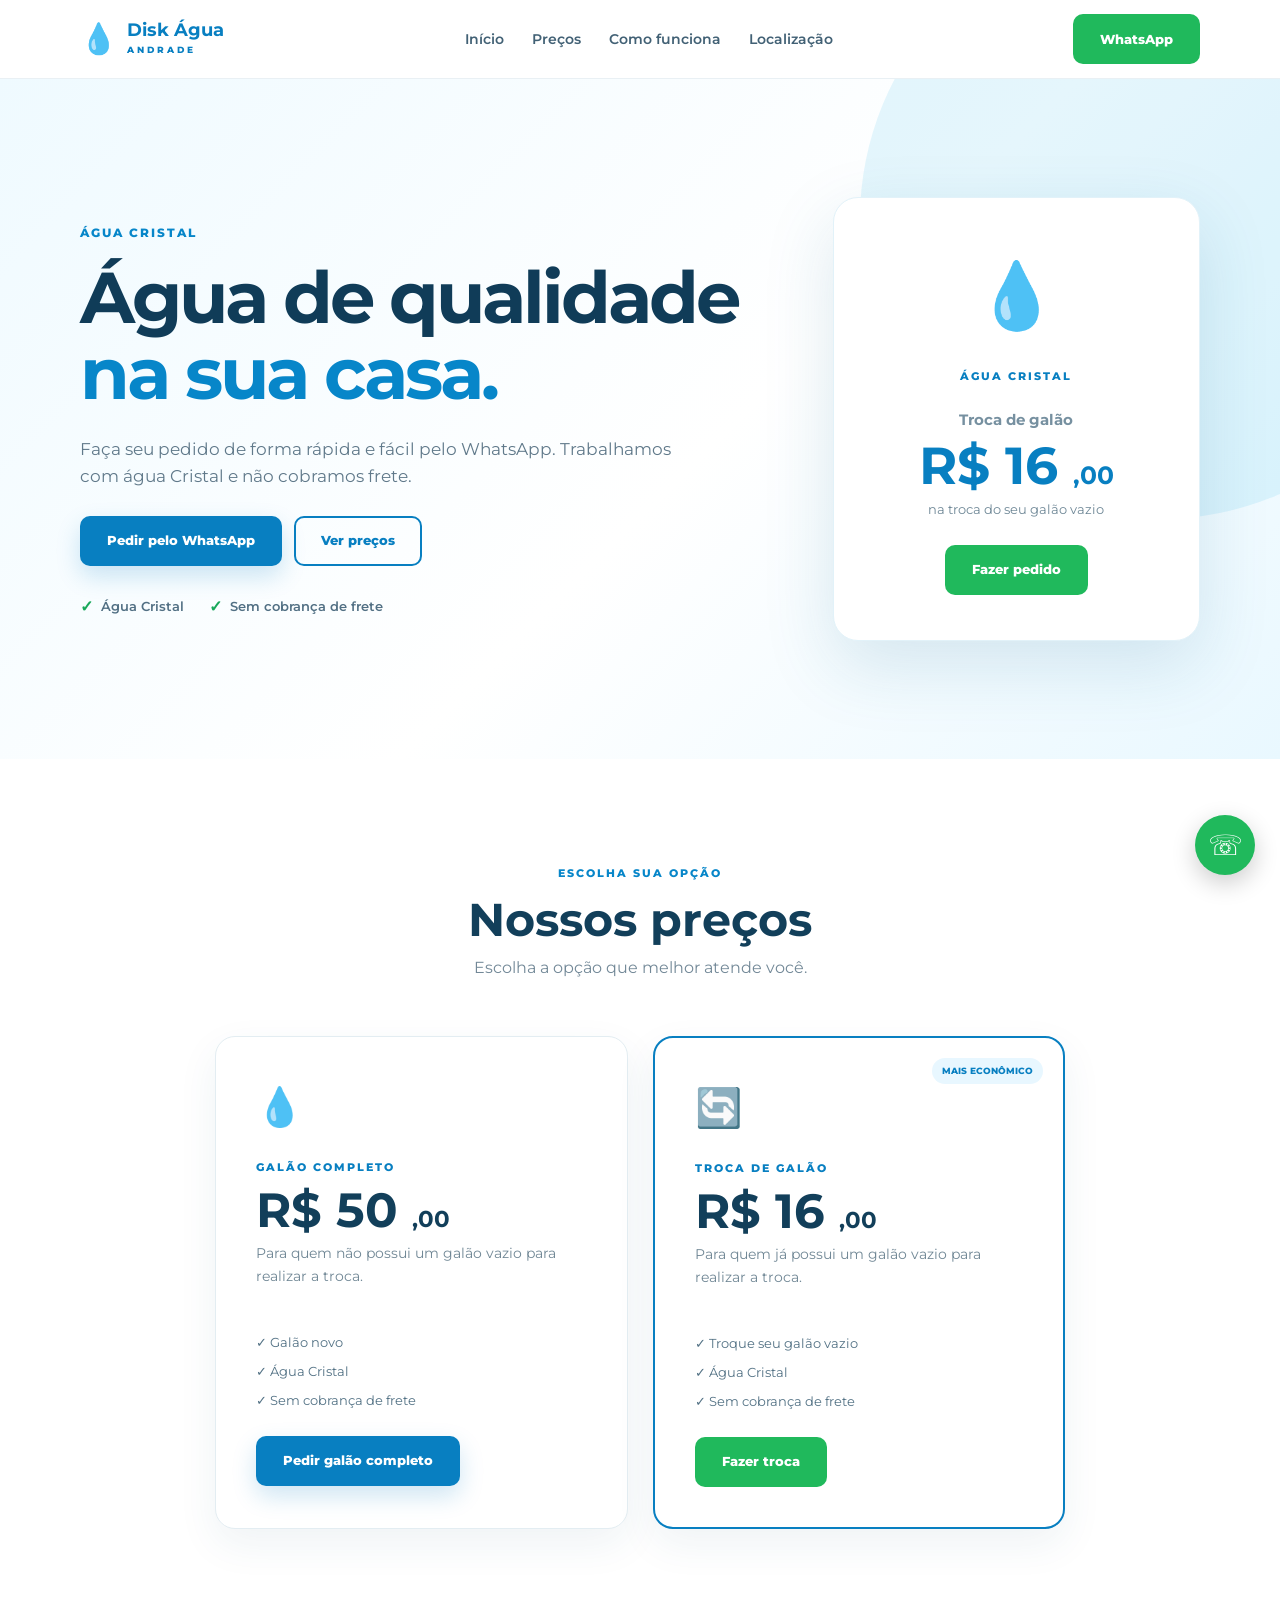
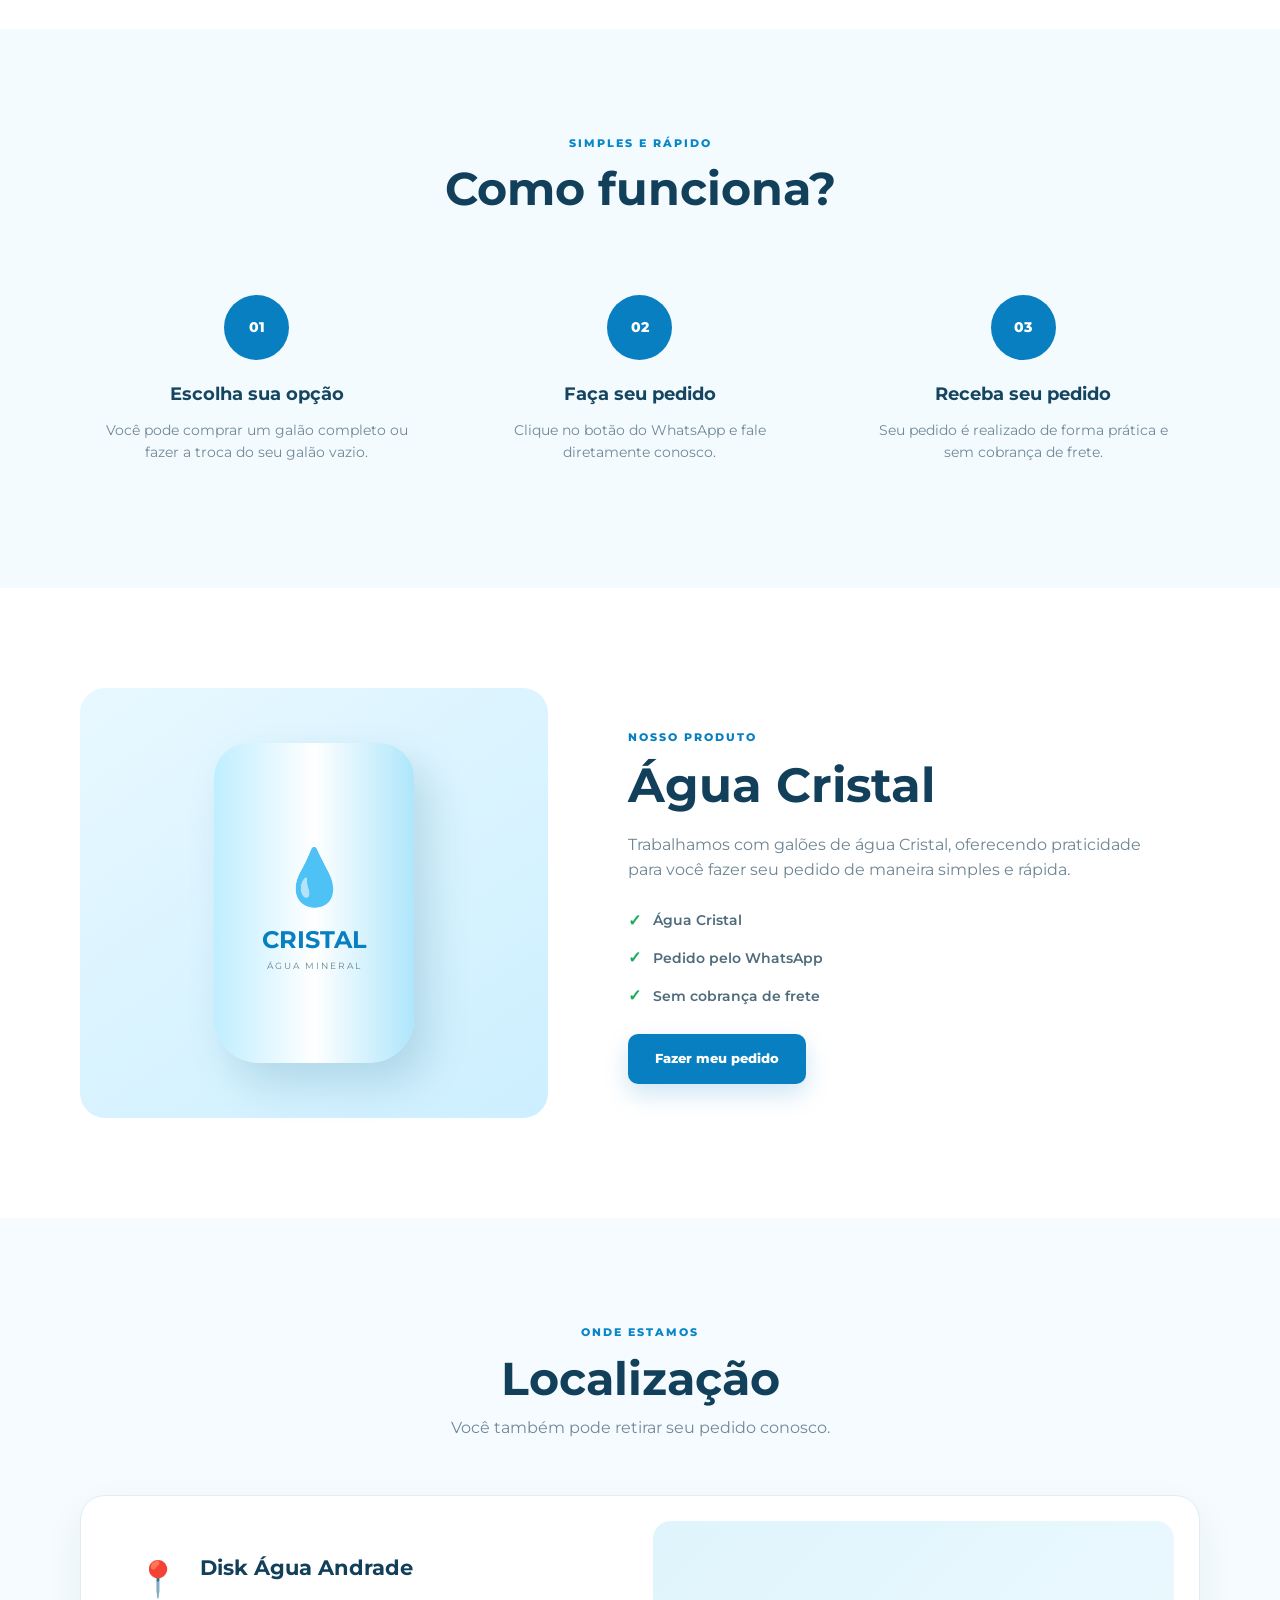
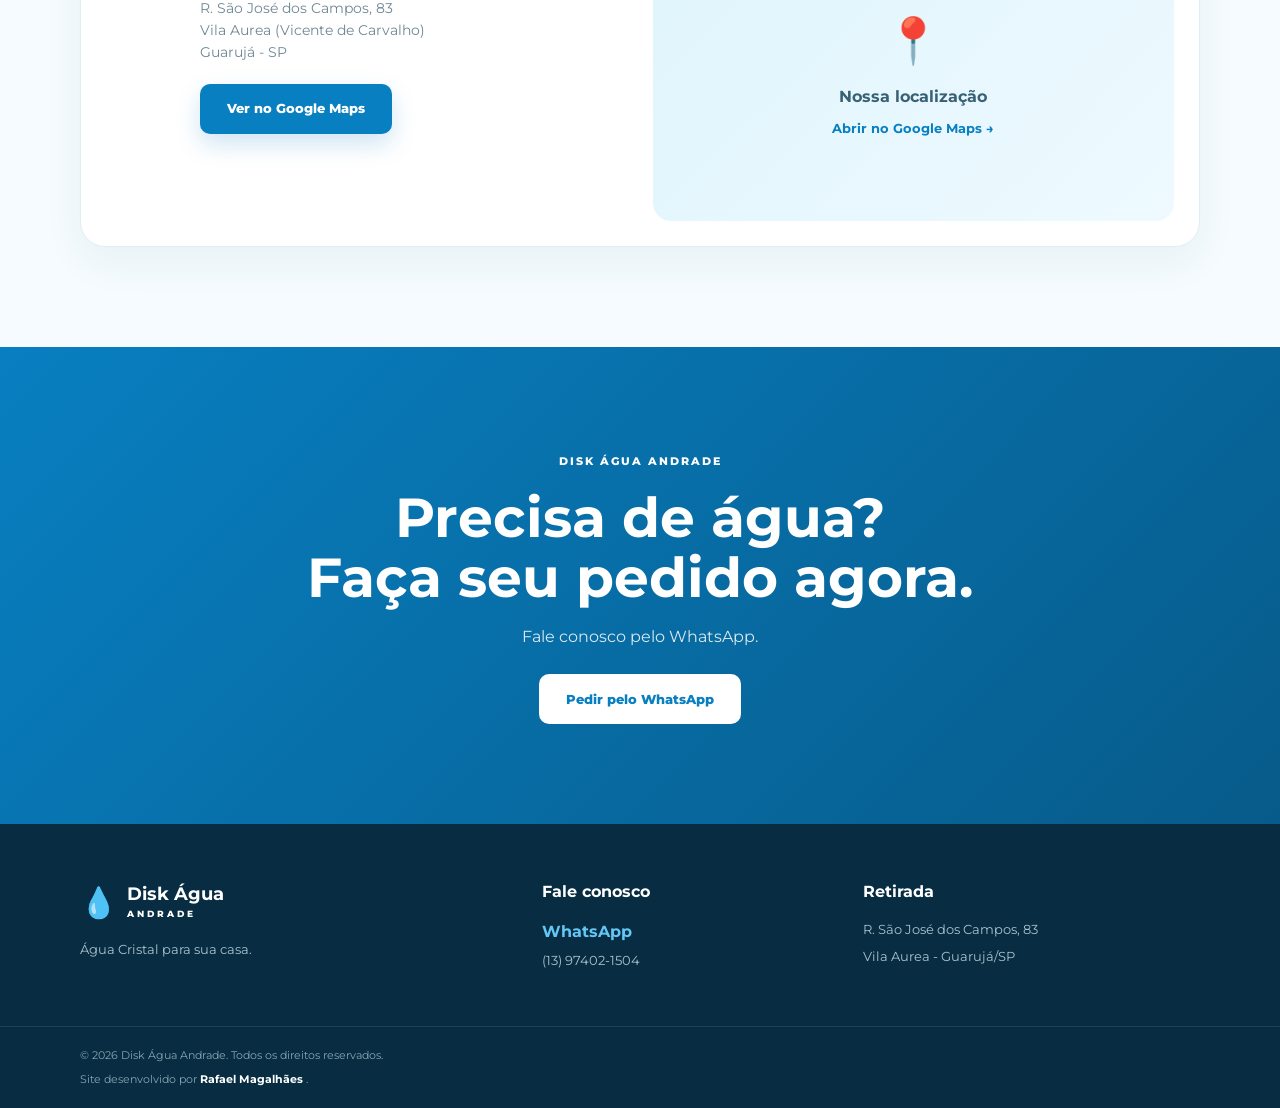
==== index.html @ 964249cc "Add files via upload" ====
<!DOCTYPE html>
<html lang="pt-BR">

<head>

    <meta charset="UTF-8">

    <meta name="viewport" content="width=device-width, initial-scale=1.0">

    <title>Disk Água Andrade | Água Cristal</title>

    <meta
        name="description"
        content="Disk Água Andrade. Água Cristal com entrega sem cobrança de frete. Galão completo por R$ 50,00 ou troca por apenas R$ 16,00."
    >

    <link rel="stylesheet" href="style.css">

    <link rel="preconnect" href="https://fonts.googleapis.com">

    <link rel="preconnect" href="https://fonts.gstatic.com" crossorigin>

    <link
        href="https://fonts.googleapis.com/css2?family=Montserrat:wght@400;500;600;700;800&display=swap"
        rel="stylesheet"
    >

</head>


<body>


    <!-- =========================================
         HEADER
    ========================================== -->

    <header class="header">

        <div class="container header-content">


            <a href="#inicio" class="logo">

                <span class="logo-water">
                    💧
                </span>

                <span>

                    <strong>
                        Disk Água
                    </strong>

                    <small>
                        ANDRADE
                    </small>

                </span>

            </a>


            <nav class="nav">

                <a href="#inicio">
                    Início
                </a>

                <a href="#precos">
                    Preços
                </a>

                <a href="#como-funciona">
                    Como funciona
                </a>

                <a href="#localizacao">
                    Localização
                </a>

            </nav>


            <a
                href="#"
                class="btn btn-whatsapp header-whatsapp"
                data-whatsapp="geral"
            >
                WhatsApp
            </a>


            <button
                class="menu-button"
                id="menuButton"
                aria-label="Abrir menu"
            >
                ☰
            </button>


        </div>

    </header>



    <main>


        <!-- =========================================
             HERO
        ========================================== -->

        <section class="hero" id="inicio">

            <div class="hero-background"></div>


            <div class="container hero-content">


                <div class="hero-text">


                    <span class="tag">
                        ÁGUA CRISTAL
                    </span>


                    <h1>

                        Água de qualidade

                        <span>
                            na sua casa.
                        </span>

                    </h1>


                    <p>

                        Faça seu pedido de forma rápida e fácil pelo WhatsApp.
                        Trabalhamos com água Cristal e não cobramos frete.

                    </p>


                    <div class="hero-buttons">


                        <a
                            href="#"
                            class="btn btn-primary"
                            data-whatsapp="geral"
                        >
                            Pedir pelo WhatsApp
                        </a>


                        <a
                            href="#precos"
                            class="btn btn-outline"
                        >
                            Ver preços
                        </a>


                    </div>


                    <div class="hero-info">


                        <div class="info-item">

                            <span>
                                ✓
                            </span>

                            <p>
                                Água Cristal
                            </p>

                        </div>


                        <div class="info-item">

                            <span>
                                ✓
                            </span>

                            <p>
                                Sem cobrança de frete
                            </p>

                        </div>


                    </div>


                </div>



                <!-- CARD DE DESTAQUE -->

                <div class="hero-card">


                    <div class="water-drop">
                        💧
                    </div>


                    <span>
                        ÁGUA CRISTAL
                    </span>


                    <h2>
                        Troca de galão
                    </h2>


                    <strong>

                        R$ 16

                        <small>
                            ,00
                        </small>

                    </strong>


                    <p>
                        na troca do seu galão vazio
                    </p>


                    <a
                        href="#"
                        class="btn btn-whatsapp"
                        data-whatsapp="troca"
                    >
                        Fazer pedido
                    </a>


                </div>


            </div>

        </section>



        <!-- =========================================
             PREÇOS
        ========================================== -->

        <section
            class="prices section"
            id="precos"
        >


            <div class="container">


                <div class="section-title">


                    <span>
                        ESCOLHA SUA OPÇÃO
                    </span>


                    <h2>
                        Nossos preços
                    </h2>


                    <p>
                        Escolha a opção que melhor atende você.
                    </p>


                </div>



                <div class="price-grid">


                    <!-- GALÃO COMPLETO -->

                    <article class="price-card">


                        <div class="card-icon">
                            💧
                        </div>


                        <span class="card-label">
                            GALÃO COMPLETO
                        </span>


                        <h3>

                            R$ 50

                            <span>
                                ,00
                            </span>

                        </h3>


                        <p>

                            Para quem não possui um galão vazio
                            para realizar a troca.

                        </p>


                        <ul>

                            <li>
                                ✓ Galão novo
                            </li>

                            <li>
                                ✓ Água Cristal
                            </li>

                            <li>
                                ✓ Sem cobrança de frete
                            </li>

                        </ul>


                        <a
                            href="#"
                            class="btn btn-primary"
                            data-whatsapp="completo"
                        >
                            Pedir galão completo
                        </a>


                    </article>



                    <!-- TROCA DE GALÃO -->

                    <article class="price-card featured">


                        <div class="featured-badge">
                            MAIS ECONÔMICO
                        </div>


                        <div class="card-icon">
                            🔄
                        </div>


                        <span class="card-label">
                            TROCA DE GALÃO
                        </span>


                        <h3>

                            R$ 16

                            <span>
                                ,00
                            </span>

                        </h3>


                        <p>

                            Para quem já possui um galão vazio
                            para realizar a troca.

                        </p>


                        <ul>

                            <li>
                                ✓ Troque seu galão vazio
                            </li>

                            <li>
                                ✓ Água Cristal
                            </li>

                            <li>
                                ✓ Sem cobrança de frete
                            </li>

                        </ul>


                        <a
                            href="#"
                            class="btn btn-whatsapp"
                            data-whatsapp="troca"
                        >
                            Fazer troca
                        </a>


                    </article>


                </div>


            </div>


        </section>



        <!-- =========================================
             COMO FUNCIONA
        ========================================== -->

        <section
            class="how section"
            id="como-funciona"
        >


            <div class="container">


                <div class="section-title">


                    <span>
                        SIMPLES E RÁPIDO
                    </span>


                    <h2>
                        Como funciona?
                    </h2>


                </div>



                <div class="steps">


                    <div class="step">


                        <div class="step-number">
                            01
                        </div>


                        <h3>
                            Escolha sua opção
                        </h3>


                        <p>

                            Você pode comprar um galão completo
                            ou fazer a troca do seu galão vazio.

                        </p>


                    </div>



                    <div class="step">


                        <div class="step-number">
                            02
                        </div>


                        <h3>
                            Faça seu pedido
                        </h3>


                        <p>

                            Clique no botão do WhatsApp e
                            fale diretamente conosco.

                        </p>


                    </div>



                    <div class="step">


                        <div class="step-number">
                            03
                        </div>


                        <h3>
                            Receba seu pedido
                        </h3>


                        <p>

                            Seu pedido é realizado de forma
                            prática e sem cobrança de frete.

                        </p>


                    </div>


                </div>


            </div>


        </section>



        <!-- =========================================
             PRODUTO
        ========================================== -->

        <section class="product section">


            <div class="container product-content">


                <div class="product-image">


                    <div class="bottle-placeholder">


                        <span>
                            💧
                        </span>


                        <strong>
                            CRISTAL
                        </strong>


                        <small>
                            ÁGUA MINERAL
                        </small>


                    </div>


                </div>



                <div class="product-text">


                    <span>
                        NOSSO PRODUTO
                    </span>


                    <h2>
                        Água Cristal
                    </h2>


                    <p>

                        Trabalhamos com galões de água Cristal,
                        oferecendo praticidade para você fazer
                        seu pedido de maneira simples e rápida.

                    </p>


                    <div class="product-benefits">


                        <div>

                            <strong>
                                ✓
                            </strong>

                            <span>
                                Água Cristal
                            </span>

                        </div>


                        <div>

                            <strong>
                                ✓
                            </strong>

                            <span>
                                Pedido pelo WhatsApp
                            </span>

                        </div>


                        <div>

                            <strong>
                                ✓
                            </strong>

                            <span>
                                Sem cobrança de frete
                            </span>

                        </div>


                    </div>


                    <a
                        href="#"
                        class="btn btn-primary"
                        data-whatsapp="geral"
                    >
                        Fazer meu pedido
                    </a>


                </div>


            </div>


        </section>



        <!-- =========================================
             LOCALIZAÇÃO
        ========================================== -->

        <section
            class="location section"
            id="localizacao"
        >


            <div class="container">


                <div class="section-title">


                    <span>
                        ONDE ESTAMOS
                    </span>


                    <h2>
                        Localização
                    </h2>


                    <p>
                        Você também pode retirar seu pedido conosco.
                    </p>


                </div>



                <div class="location-card">


                    <div class="location-info">


                        <div class="location-icon">
                            📍
                        </div>


                        <div>


                            <h3>
                                Disk Água Andrade
                            </h3>


                            <p>

                                R. São José dos Campos, 83<br>

                                Vila Aurea
                                (Vicente de Carvalho)<br>

                                Guarujá - SP

                            </p>


                            <a
                                href="https://maps.app.goo.gl/5wChJmHDWE4okMnu8"
                                target="_blank"
                                rel="noopener noreferrer"
                                class="btn btn-primary"
                            >
                                Ver no Google Maps
                            </a>


                        </div>


                    </div>



                    <div class="map-placeholder">


                        <span>
                            📍
                        </span>


                        <p>
                            Nossa localização
                        </p>


                        <a
                            href="https://maps.app.goo.gl/5wChJmHDWE4okMnu8"
                            target="_blank"
                            rel="noopener noreferrer"
                        >
                            Abrir no Google Maps →
                        </a>


                    </div>


                </div>


            </div>


        </section>



        <!-- =========================================
             CTA FINAL
        ========================================== -->

        <section class="final-cta">


            <div class="container">


                <span>
                    DISK ÁGUA ANDRADE
                </span>


                <h2>

                    Precisa de água?

                    <br>

                    Faça seu pedido agora.

                </h2>


                <p>
                    Fale conosco pelo WhatsApp.
                </p>


                <a
                    href="#"
                    class="btn btn-light"
                    data-whatsapp="geral"
                >
                    Pedir pelo WhatsApp
                </a>


            </div>


        </section>


    </main>



    <!-- =========================================
         FOOTER
    ========================================== -->

    <footer class="footer">


        <div class="container footer-content">


            <div class="footer-brand">


                <div class="logo">


                    <span class="logo-water">
                        💧
                    </span>


                    <span>

                        <strong>
                            Disk Água
                        </strong>

                        <small>
                            ANDRADE
                        </small>

                    </span>


                </div>


                <p>
                    Água Cristal para sua casa.
                </p>


            </div>



            <div class="footer-contact">


                <strong>
                    Fale conosco
                </strong>


                <a
                    href="#"
                    data-whatsapp="geral"
                >
                    WhatsApp
                </a>


                <span>
                    (13) 97402-1504
                </span>


            </div>



            <div class="footer-location">


                <strong>
                    Retirada
                </strong>


                <span>
                    R. São José dos Campos, 83
                </span>


                <span>
                    Vila Aurea - Guarujá/SP
                </span>


            </div>


        </div>



        <!-- RODAPÉ INFERIOR -->

        <div class="footer-bottom">


            <div class="container">


                <p>
                    © 2026 Disk Água Andrade. Todos os direitos reservados.
                </p>


                <p class="site-author">

                    Site desenvolvido por

                    <strong>
                        Rafael Magalhães
                    </strong>.

                </p>


            </div>


        </div>


    </footer>



    <!-- =========================================
         BOTÃO FLUTUANTE WHATSAPP
    ========================================== -->

    <a
        href="#"
        class="whatsapp-float"
        data-whatsapp="geral"
        aria-label="Falar pelo WhatsApp"
    >

        <span>
            ☏
        </span>

    </a>



    <script src="script.js"></script>


</body>

</html>
---- style.css ----
/* =========================================
   RESET
========================================= */

* {
    margin: 0;
    padding: 0;
    box-sizing: border-box;
}

html {
    scroll-behavior: smooth;
}

body {
    font-family: "Montserrat", sans-serif;
    color: #123047;
    background: #ffffff;
    line-height: 1.6;
}

a {
    text-decoration: none;
    color: inherit;
}

button {
    font-family: inherit;
}

.container {
    width: min(1120px, 90%);
    margin: 0 auto;
}

.section {
    padding: 100px 0;
}


/* =========================================
   HEADER
========================================= */

.header {
    position: sticky;
    top: 0;
    z-index: 1000;
    background: rgba(255, 255, 255, 0.96);
    backdrop-filter: blur(10px);
    border-bottom: 1px solid #e9f0f4;
}

.header-content {
    min-height: 78px;
    display: flex;
    align-items: center;
    justify-content: space-between;
    gap: 30px;
}

.logo {
    display: flex;
    align-items: center;
    gap: 10px;
    color: #087fc1;
}

.logo-water {
    font-size: 30px;
}

.logo strong {
    display: block;
    font-size: 18px;
    line-height: 1;
}

.logo small {
    display: block;
    font-size: 9px;
    font-weight: 800;
    letter-spacing: 3px;
    margin-top: 4px;
}

.nav {
    display: flex;
    align-items: center;
    gap: 28px;
}

.nav a {
    font-size: 14px;
    font-weight: 600;
    color: #426175;
    transition: 0.3s;
}

.nav a:hover {
    color: #0786c9;
}

.menu-button {
    display: none;
    border: none;
    background: transparent;
    font-size: 26px;
    cursor: pointer;
}


/* =========================================
   BOTÕES
========================================= */

.btn {
    display: inline-flex;
    align-items: center;
    justify-content: center;
    min-height: 50px;
    padding: 0 25px;
    border-radius: 10px;
    font-size: 13px;
    font-weight: 800;
    transition: 0.3s;
    cursor: pointer;
    border: 2px solid transparent;
}

.btn:hover {
    transform: translateY(-2px);
}

.btn-primary {
    background: #087fc1;
    color: #ffffff;
    box-shadow: 0 10px 25px rgba(8, 127, 193, 0.2);
}

.btn-primary:hover {
    background: #066da6;
}

.btn-whatsapp {
    background: #20b95c;
    color: #ffffff;
}

.btn-whatsapp:hover {
    background: #159d4b;
}

.btn-outline {
    border-color: #087fc1;
    color: #087fc1;
}

.btn-outline:hover {
    background: #087fc1;
    color: #ffffff;
}

.btn-light {
    background: #ffffff;
    color: #087fc1;
}

.btn-light:hover {
    background: #eef9ff;
}


/* =========================================
   HERO
========================================= */

.hero {
    position: relative;
    min-height: 680px;
    display: flex;
    align-items: center;
    overflow: hidden;
    background: linear-gradient(
        135deg,
        #effaff 0%,
        #ffffff 55%,
        #e9f8ff 100%
    );
}

.hero-background {
    position: absolute;
    width: 600px;
    height: 600px;
    border-radius: 50%;
    right: -180px;
    top: -160px;
    background: rgba(79, 193, 235, 0.15);
}

.hero-content {
    position: relative;
    z-index: 2;
    display: grid;
    grid-template-columns: 1.3fr 0.7fr;
    gap: 70px;
    align-items: center;
}

.tag {
    display: inline-block;
    color: #0786c9;
    font-size: 12px;
    font-weight: 800;
    letter-spacing: 2px;
    margin-bottom: 18px;
}

.hero h1 {
    max-width: 720px;
    font-size: clamp(42px, 6vw, 72px);
    line-height: 1.05;
    letter-spacing: -3px;
    color: #103c58;
}

.hero h1 span {
    color: #0786c9;
}

.hero-text > p {
    max-width: 600px;
    margin: 25px 0;
    color: #60798a;
    font-size: 17px;
}

.hero-buttons {
    display: flex;
    gap: 12px;
    flex-wrap: wrap;
}

.hero-info {
    display: flex;
    gap: 25px;
    margin-top: 28px;
}

.info-item {
    display: flex;
    align-items: center;
    gap: 8px;
}

.info-item span {
    color: #18a85a;
    font-weight: 800;
}

.info-item p {
    font-size: 13px;
    font-weight: 600;
    color: #527084;
}


/* =========================================
   CARD HERO
========================================= */

.hero-card {
    padding: 45px 35px;
    border-radius: 25px;
    background: #ffffff;
    text-align: center;
    box-shadow: 0 25px 70px rgba(27, 108, 145, 0.15);
    border: 1px solid #e2f2f9;
}

.water-drop {
    font-size: 65px;
    margin-bottom: 15px;
}

.hero-card > span {
    font-size: 11px;
    font-weight: 800;
    letter-spacing: 2px;
    color: #087fc1;
}

.hero-card h2 {
    font-size: 15px;
    margin-top: 20px;
    color: #7690a0;
}

.hero-card > strong {
    display: block;
    color: #087fc1;
    font-size: 52px;
    line-height: 1.1;
    margin: 5px 0;
}

.hero-card > strong small {
    font-size: 25px;
}

.hero-card p {
    color: #6e8796;
    font-size: 13px;
    margin-bottom: 25px;
}


/* =========================================
   TÍTULOS
========================================= */

.section-title {
    text-align: center;
    margin-bottom: 55px;
}

.section-title > span {
    font-size: 11px;
    font-weight: 800;
    letter-spacing: 2px;
    color: #0786c9;
}

.section-title h2 {
    font-size: clamp(32px, 4vw, 46px);
    line-height: 1.1;
    color: #123f5a;
    margin: 10px 0;
}

.section-title p {
    color: #728897;
}


/* =========================================
   PREÇOS
========================================= */

.prices {
    background: #ffffff;
}

.price-grid {
    display: grid;
    grid-template-columns: repeat(2, 1fr);
    max-width: 850px;
    margin: auto;
    gap: 25px;
}

.price-card {
    position: relative;
    padding: 40px;
    border-radius: 20px;
    background: #ffffff;
    border: 1px solid #e3edf2;
    box-shadow: 0 15px 40px rgba(23, 82, 108, 0.07);
}

.price-card.featured {
    border: 2px solid #087fc1;
}

.featured-badge {
    position: absolute;
    right: 20px;
    top: 20px;
    background: #e8f7ff;
    color: #087fc1;
    padding: 6px 10px;
    border-radius: 20px;
    font-size: 9px;
    font-weight: 800;
}

.card-icon {
    font-size: 38px;
    margin-bottom: 15px;
}

.card-label {
    font-size: 11px;
    letter-spacing: 2px;
    font-weight: 800;
    color: #087fc1;
}

.price-card h3 {
    margin: 8px 0;
    font-size: 48px;
    line-height: 1;
    color: #123f5a;
}

.price-card h3 span {
    font-size: 23px;
}

.price-card > p {
    color: #708795;
    font-size: 14px;
    min-height: 70px;
}

.price-card ul {
    list-style: none;
    margin: 20px 0 25px;
}

.price-card li {
    color: #527184;
    font-size: 13px;
    margin-bottom: 8px;
}


/* =========================================
   COMO FUNCIONA
========================================= */

.how {
    background: #f3fbff;
}

.steps {
    display: grid;
    grid-template-columns: repeat(3, 1fr);
    gap: 30px;
}

.step {
    text-align: center;
    padding: 25px;
}

.step-number {
    width: 65px;
    height: 65px;
    display: flex;
    align-items: center;
    justify-content: center;
    margin: 0 auto 20px;
    border-radius: 50%;
    background: #087fc1;
    color: #ffffff;
    font-size: 14px;
    font-weight: 800;
}

.step h3 {
    color: #16455f;
    margin-bottom: 10px;
    font-size: 18px;
}

.step p {
    color: #718896;
    font-size: 14px;
}


/* =========================================
   PRODUTO
========================================= */

.product {
    background: #ffffff;
}

.product-content {
    display: grid;
    grid-template-columns: 0.9fr 1.1fr;
    gap: 80px;
    align-items: center;
}

.product-image {
    min-height: 430px;
    border-radius: 25px;
    background: linear-gradient(
        145deg,
        #e8f8ff,
        #ccefff
    );
    display: flex;
    align-items: center;
    justify-content: center;
}

.bottle-placeholder {
    width: 200px;
    height: 320px;
    border-radius: 35px 35px 45px 45px;
    background: linear-gradient(
        90deg,
        #bfeeff,
        #ffffff,
        #aee6fb
    );
    display: flex;
    flex-direction: column;
    justify-content: center;
    align-items: center;
    box-shadow: 15px 20px 40px rgba(18, 98, 130, 0.18);
    text-align: center;
}

.bottle-placeholder span {
    font-size: 55px;
}

.bottle-placeholder strong {
    font-size: 24px;
    color: #087fc1;
}

.bottle-placeholder small {
    font-size: 9px;
    letter-spacing: 2px;
    color: #638393;
}

.product-text > span {
    color: #087fc1;
    font-size: 11px;
    font-weight: 800;
    letter-spacing: 2px;
}

.product-text h2 {
    font-size: 48px;
    color: #123f5a;
    line-height: 1.1;
    margin: 10px 0 20px;
}

.product-text > p {
    color: #6e8593;
    font-size: 16px;
    max-width: 550px;
}

.product-benefits {
    margin: 25px 0;
}

.product-benefits div {
    display: flex;
    align-items: center;
    gap: 12px;
    margin-bottom: 12px;
}

.product-benefits strong {
    color: #1aac5c;
}

.product-benefits span {
    color: #4f6b7b;
    font-size: 14px;
    font-weight: 600;
}


/* =========================================
   LOCALIZAÇÃO
========================================= */

.location {
    background: #f5fbfe;
}

.location-card {
    display: grid;
    grid-template-columns: 1fr 1fr;
    gap: 25px;
    padding: 25px;
    background: #ffffff;
    border: 1px solid #e1edf2;
    border-radius: 25px;
    box-shadow: 0 15px 40px rgba(23, 82, 108, 0.06);
}

.location-info {
    display: flex;
    gap: 20px;
    padding: 30px;
    align-items: flex-start;
}

.location-icon {
    font-size: 35px;
}

.location-info h3 {
    color: #123f5a;
    font-size: 21px;
    margin-bottom: 12px;
}

.location-info p {
    color: #708794;
    font-size: 14px;
    margin-bottom: 20px;
}

.map-placeholder {
    min-height: 300px;
    border-radius: 18px;
    background: linear-gradient(
        135deg,
        #dff4fc,
        #eefaff
    );
    display: flex;
    flex-direction: column;
    align-items: center;
    justify-content: center;
    text-align: center;
}

.map-placeholder span {
    font-size: 45px;
}

.map-placeholder p {
    color: #386174;
    font-weight: 700;
    margin: 8px 0;
}

.map-placeholder a {
    color: #087fc1;
    font-size: 13px;
    font-weight: 700;
}


/* =========================================
   CTA FINAL
========================================= */

.final-cta {
    padding: 100px 0;
    text-align: center;
    background: linear-gradient(
        135deg,
        #087fc1,
        #075b8a
    );
    color: #ffffff;
}

.final-cta span {
    font-size: 11px;
    font-weight: 800;
    letter-spacing: 2px;
}

.final-cta h2 {
    font-size: clamp(35px, 5vw, 55px);
    line-height: 1.1;
    margin: 15px 0;
}

.final-cta p {
    margin-bottom: 25px;
    opacity: 0.85;
}


/* =========================================
   FOOTER
========================================= */

.footer {
    background: #082d42;
    color: #ffffff;
}

.footer-content {
    padding: 55px 0;
    display: grid;
    grid-template-columns: 1.5fr 1fr 1.2fr;
    gap: 40px;
}

.footer .logo {
    color: #ffffff;
}

.footer-brand p {
    margin-top: 12px;
    color: #a9c2cf;
    font-size: 13px;
}

.footer-contact,
.footer-location {
    display: flex;
    flex-direction: column;
    gap: 6px;
}

.footer-contact strong,
.footer-location strong {
    margin-bottom: 8px;
}

.footer-contact a {
    color: #63c7f5;
    font-weight: 700;
}

.footer-contact span,
.footer-location span {
    color: #a9c2cf;
    font-size: 13px;
}


/* =========================================
   RODAPÉ INFERIOR
========================================= */

.footer-bottom {
    border-top: 1px solid rgba(255, 255, 255, 0.1);
    padding: 20px 0;
}

.footer-bottom p {
    color: #86a5b5;
    font-size: 11px;
}

.site-author {
    margin-top: 6px;
    font-size: 11px;
    color: #86a5b5;
}

.site-author strong {
    color: #ffffff;
}


/* =========================================
   WHATSAPP FLUTUANTE
========================================= */

.whatsapp-float {
    position: fixed;
    right: 25px;
    bottom: 25px;
    z-index: 999;
    width: 60px;
    height: 60px;
    border-radius: 50%;
    display: flex;
    align-items: center;
    justify-content: center;
    background: #20b95c;
    color: #ffffff;
    box-shadow: 0 8px 25px rgba(0, 0, 0, 0.2);
    transition: 0.3s;
}

.whatsapp-float span {
    font-size: 28px;
}

.whatsapp-float:hover {
    transform: scale(1.08);
}


/* =========================================
   RESPONSIVO
========================================= */

@media (max-width: 900px) {

    .nav {
        display: none;
        position: absolute;
        top: 78px;
        left: 0;
        width: 100%;
        padding: 20px;
        flex-direction: column;
        background: #ffffff;
        border-bottom: 1px solid #e5edf1;
    }

    .nav.active {
        display: flex;
    }

    .menu-button {
        display: block;
    }

    .header-whatsapp {
        display: none;
    }

    .hero-content,
    .product-content {
        grid-template-columns: 1fr;
    }

    .hero {
        padding: 80px 0;
    }

    .hero-card {
        max-width: 450px;
        width: 100%;
        margin: auto;
    }

    .steps {
        grid-template-columns: 1fr;
    }

    .location-card {
        grid-template-columns: 1fr;
    }

    .footer-content {
        grid-template-columns: 1fr 1fr;
    }

}


@media (max-width: 650px) {

    .section {
        padding: 70px 0;
    }

    .hero {
        min-height: auto;
        padding: 70px 0;
    }

    .hero h1 {
        font-size: 43px;
        letter-spacing: -2px;
    }

    .hero-text > p {
        font-size: 15px;
    }

    .hero-buttons {
        flex-direction: column;
    }

    .hero-buttons .btn {
        width: 100%;
    }

    .hero-info {
        flex-direction: column;
        gap: 10px;
    }

    .price-grid {
        grid-template-columns: 1fr;
    }

    .price-card {
        padding: 30px 25px;
    }

    .product-image {
        min-height: 350px;
    }

    .product-text h2 {
        font-size: 40px;
    }

    .location-card {
        padding: 10px;
    }

    .location-info {
        padding: 20px;
        flex-direction: column;
    }

    .footer-content {
        grid-template-columns: 1fr;
        padding: 45px 0;
    }

    .whatsapp-float {
        right: 18px;
        bottom: 18px;
    }

}
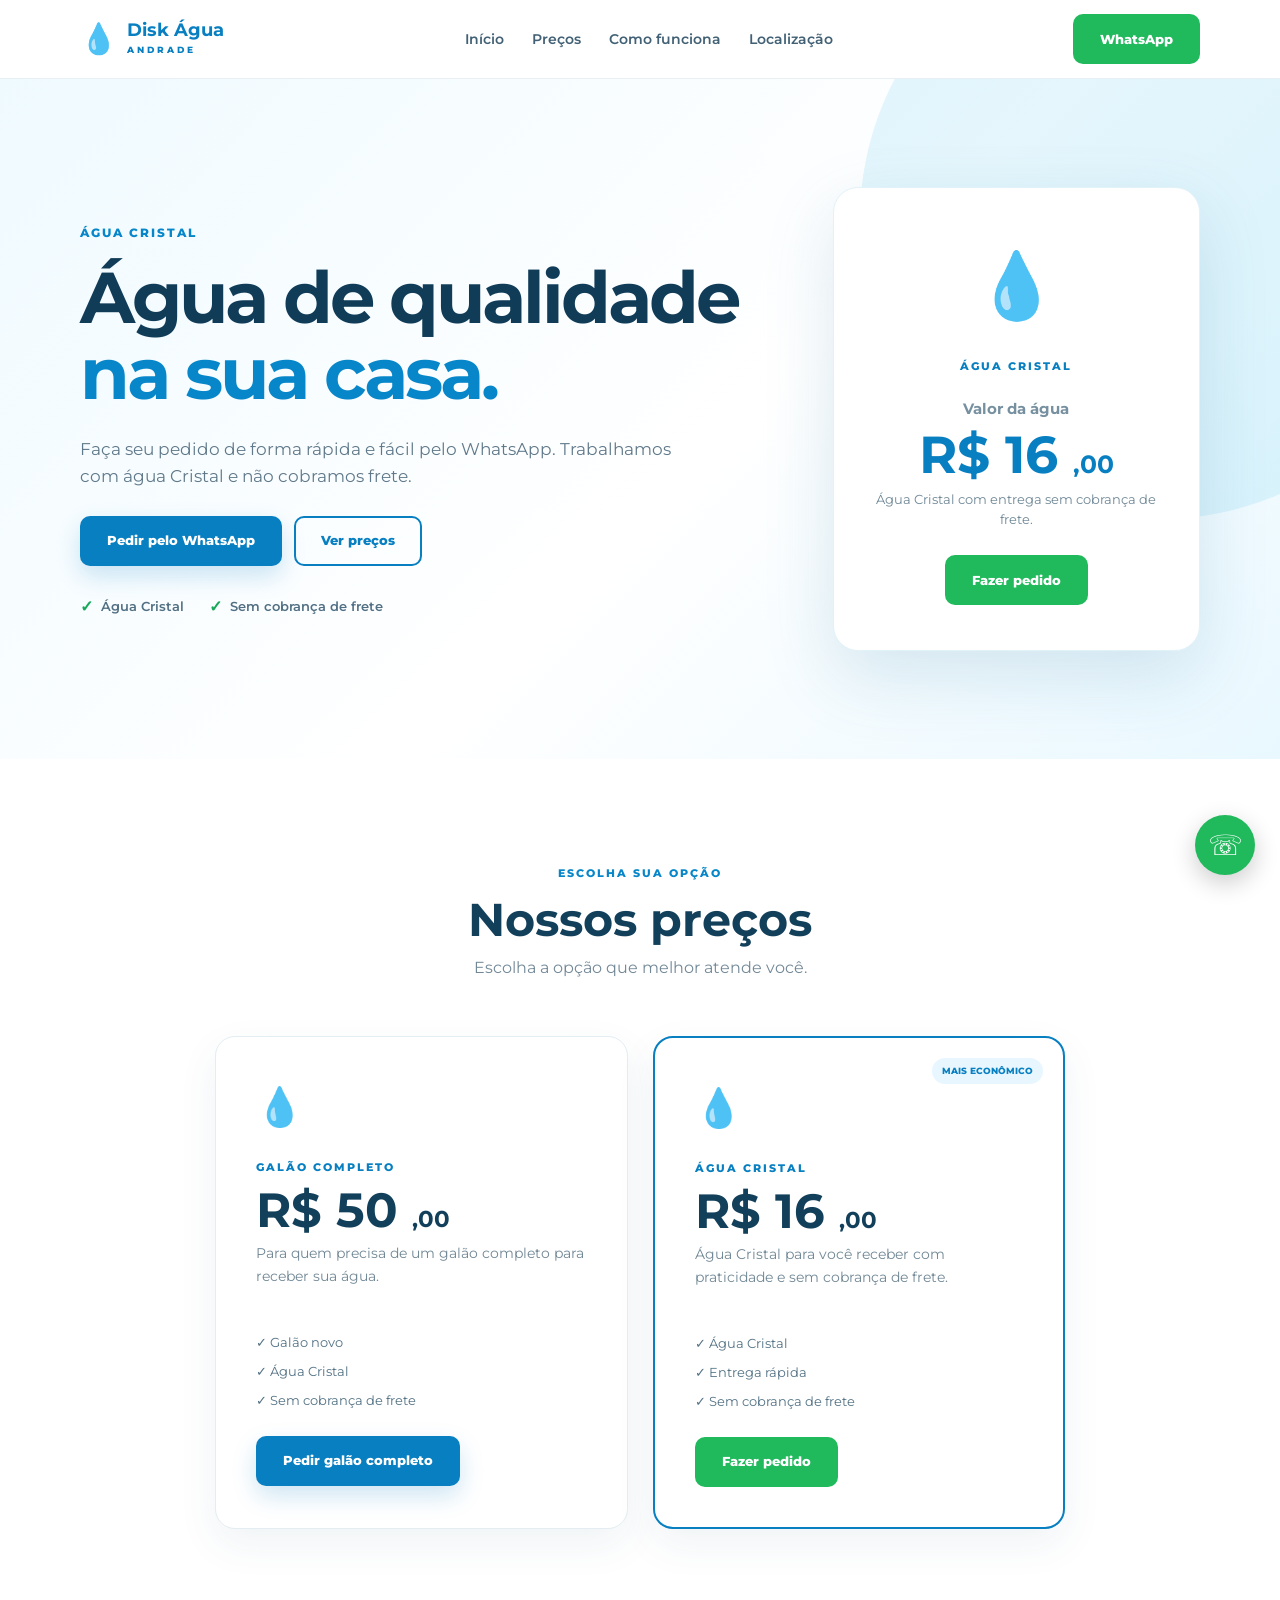
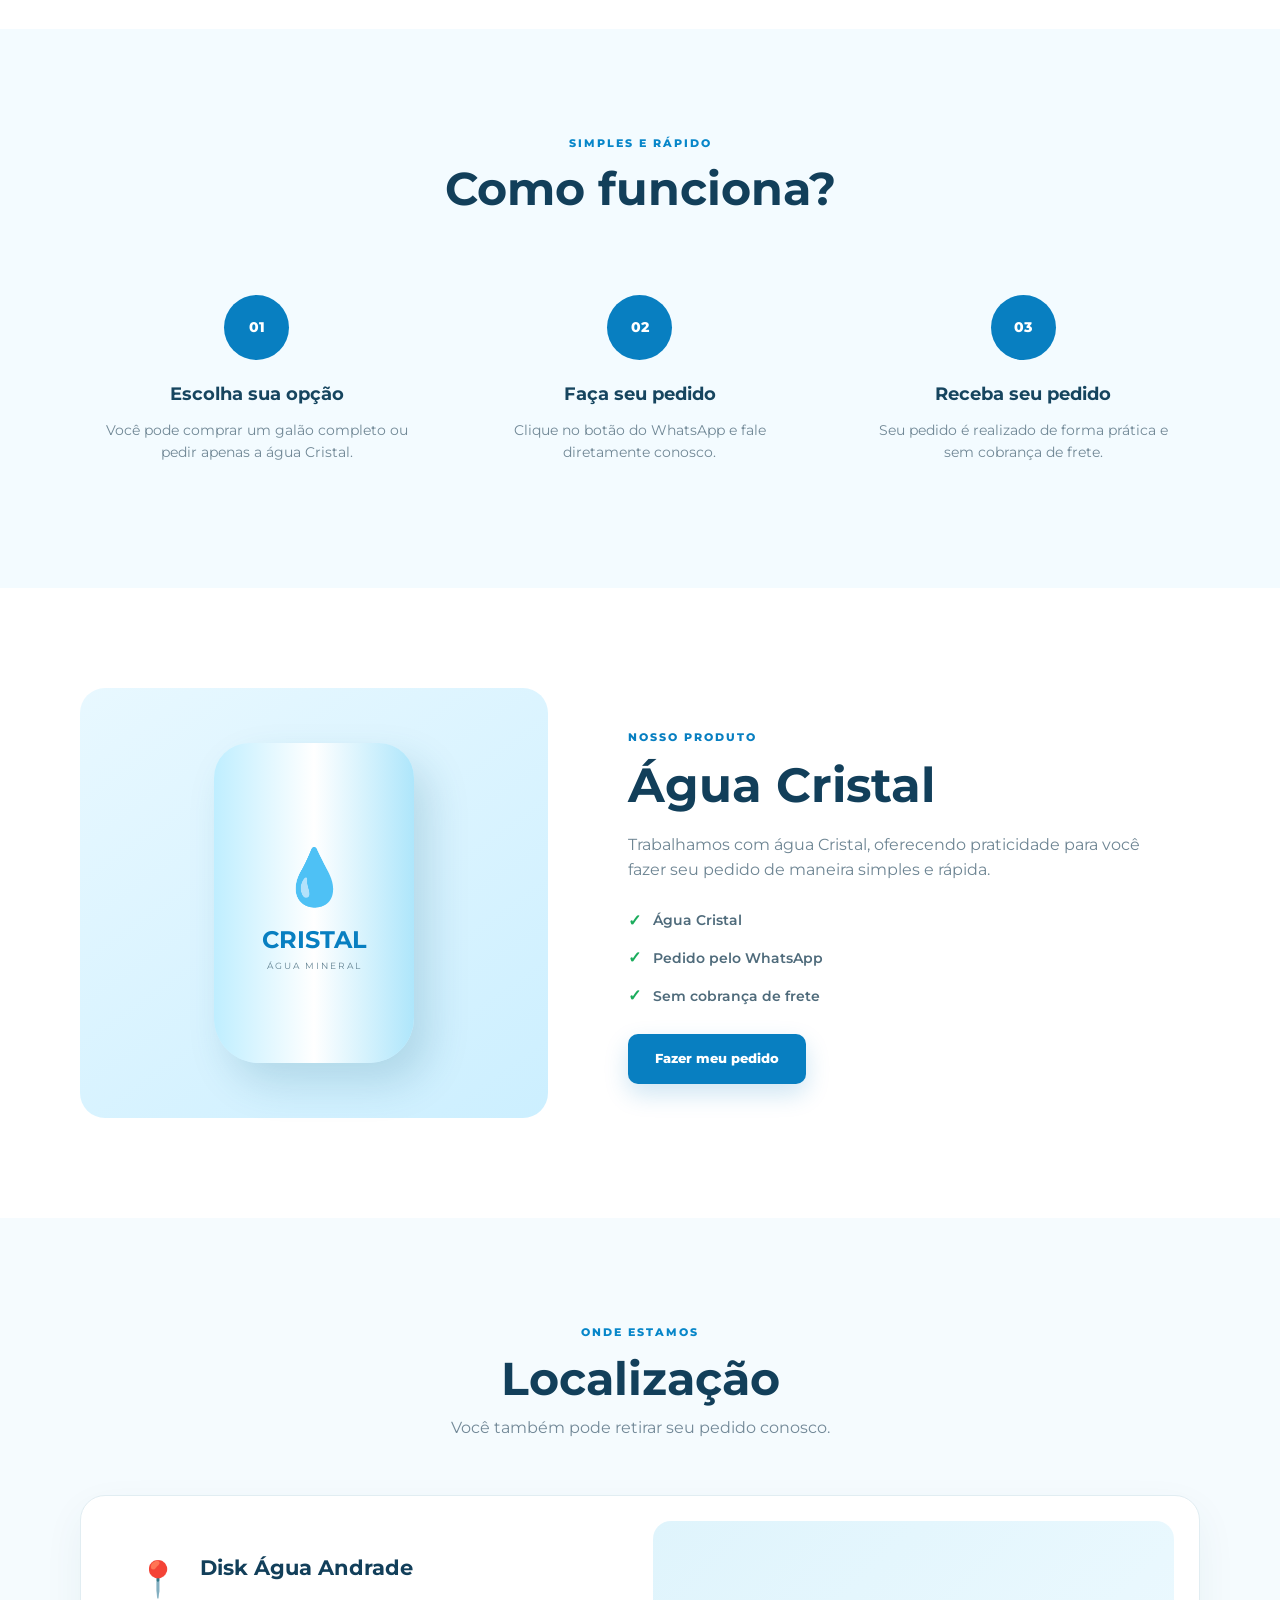
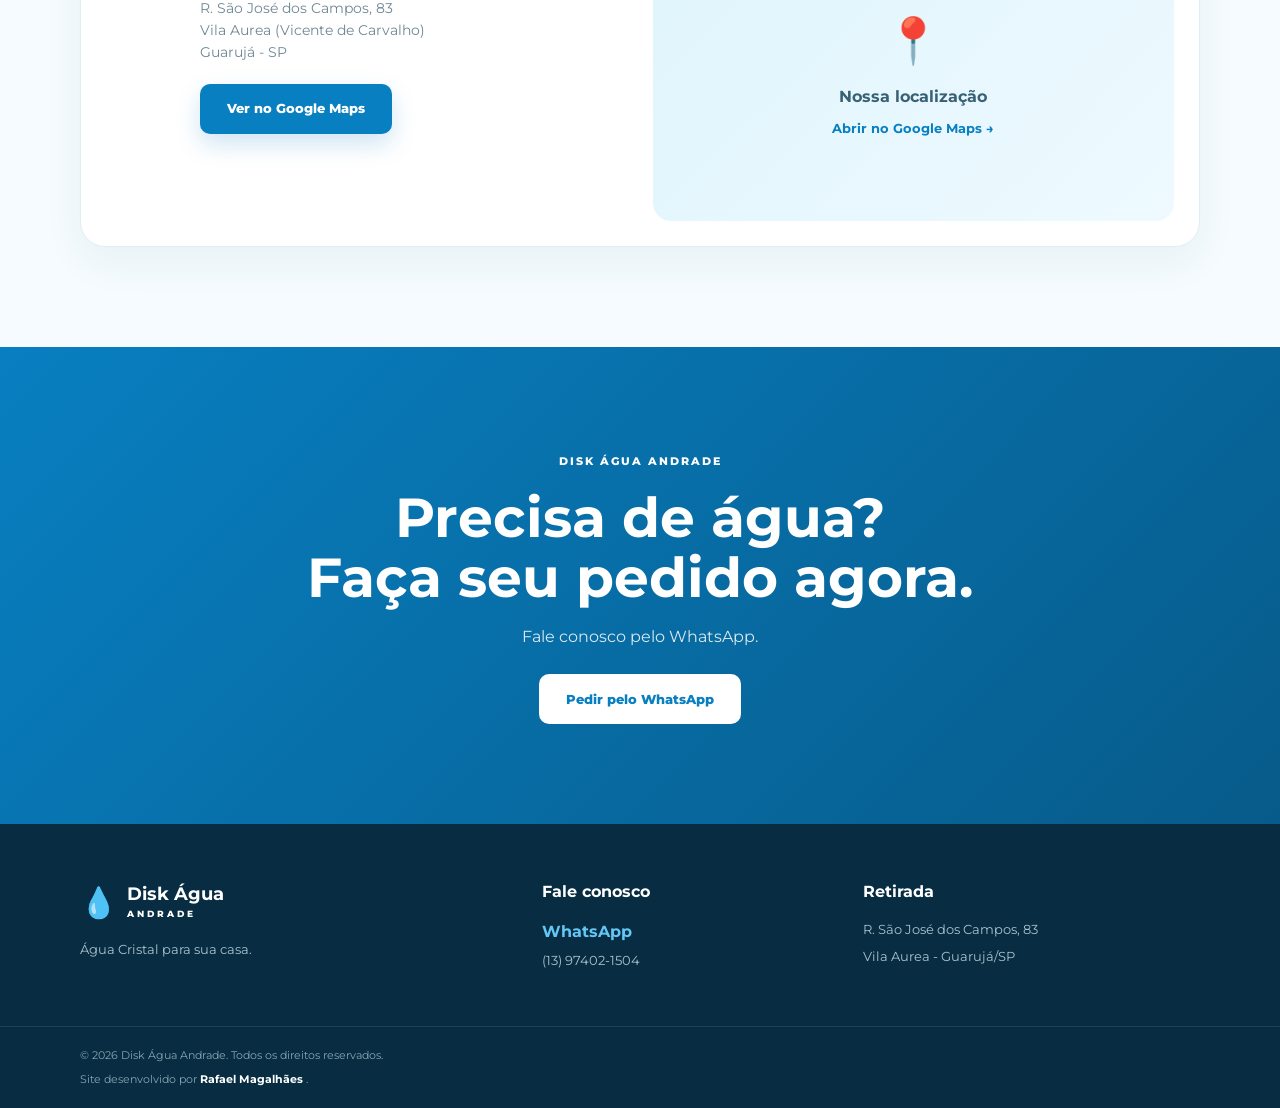
==== commit 23e39144: "Atualiza site Disk Água Andrade" ====
--- a/index.html
+++ b/index.html
@@ -1,1007 +1,1007 @@
-<!DOCTYPE html>
-<html lang="pt-BR">
-
-<head>
-
-    <meta charset="UTF-8">
-
-    <meta name="viewport" content="width=device-width, initial-scale=1.0">
-
-    <title>Disk Água Andrade | Água Cristal</title>
-
-    <meta
-        name="description"
-        content="Disk Água Andrade. Água Cristal com entrega sem cobrança de frete. Galão completo por R$ 50,00 ou troca por apenas R$ 16,00."
-    >
-
-    <link rel="stylesheet" href="style.css">
-
-    <link rel="preconnect" href="https://fonts.googleapis.com">
-
-    <link rel="preconnect" href="https://fonts.gstatic.com" crossorigin>
-
-    <link
-        href="https://fonts.googleapis.com/css2?family=Montserrat:wght@400;500;600;700;800&display=swap"
-        rel="stylesheet"
-    >
-
-</head>
-
-
-<body>
-
-
-    <!-- =========================================
-         HEADER
-    ========================================== -->
-
-    <header class="header">
-
-        <div class="container header-content">
-
-
-            <a href="#inicio" class="logo">
-
-                <span class="logo-water">
-                    💧
-                </span>
-
-                <span>
-
-                    <strong>
-                        Disk Água
-                    </strong>
-
-                    <small>
-                        ANDRADE
-                    </small>
-
-                </span>
-
-            </a>
-
-
-            <nav class="nav">
-
-                <a href="#inicio">
-                    Início
-                </a>
-
-                <a href="#precos">
-                    Preços
-                </a>
-
-                <a href="#como-funciona">
-                    Como funciona
-                </a>
-
-                <a href="#localizacao">
-                    Localização
-                </a>
-
-            </nav>
-
-
-            <a
-                href="#"
-                class="btn btn-whatsapp header-whatsapp"
-                data-whatsapp="geral"
-            >
-                WhatsApp
-            </a>
-
-
-            <button
-                class="menu-button"
-                id="menuButton"
-                aria-label="Abrir menu"
-            >
-                ☰
-            </button>
-
-
-        </div>
-
-    </header>
-
-
-
-    <main>
-
-
-        <!-- =========================================
-             HERO
-        ========================================== -->
-
-        <section class="hero" id="inicio">
-
-            <div class="hero-background"></div>
-
-
-            <div class="container hero-content">
-
-
-                <div class="hero-text">
-
-
-                    <span class="tag">
-                        ÁGUA CRISTAL
-                    </span>
-
-
-                    <h1>
-
-                        Água de qualidade
-
-                        <span>
-                            na sua casa.
-                        </span>
-
-                    </h1>
-
-
-                    <p>
-
-                        Faça seu pedido de forma rápida e fácil pelo WhatsApp.
-                        Trabalhamos com água Cristal e não cobramos frete.
-
-                    </p>
-
-
-                    <div class="hero-buttons">
-
-
-                        <a
-                            href="#"
-                            class="btn btn-primary"
-                            data-whatsapp="geral"
-                        >
-                            Pedir pelo WhatsApp
-                        </a>
-
-
-                        <a
-                            href="#precos"
-                            class="btn btn-outline"
-                        >
-                            Ver preços
-                        </a>
-
-
-                    </div>
-
-
-                    <div class="hero-info">
-
-
-                        <div class="info-item">
-
-                            <span>
-                                ✓
-                            </span>
-
-                            <p>
-                                Água Cristal
-                            </p>
-
-                        </div>
-
-
-                        <div class="info-item">
-
-                            <span>
-                                ✓
-                            </span>
-
-                            <p>
-                                Sem cobrança de frete
-                            </p>
-
-                        </div>
-
-
-                    </div>
-
-
-                </div>
-
-
-
-                <!-- CARD DE DESTAQUE -->
-
-                <div class="hero-card">
-
-
-                    <div class="water-drop">
-                        💧
-                    </div>
-
-
-                    <span>
-                        ÁGUA CRISTAL
-                    </span>
-
-
-                    <h2>
-                        Troca de galão
-                    </h2>
-
-
-                    <strong>
-
-                        R$ 16
-
-                        <small>
-                            ,00
-                        </small>
-
-                    </strong>
-
-
-                    <p>
-                        na troca do seu galão vazio
-                    </p>
-
-
-                    <a
-                        href="#"
-                        class="btn btn-whatsapp"
-                        data-whatsapp="troca"
-                    >
-                        Fazer pedido
-                    </a>
-
-
-                </div>
-
-
-            </div>
-
-        </section>
-
-
-
-        <!-- =========================================
-             PREÇOS
-        ========================================== -->
-
-        <section
-            class="prices section"
-            id="precos"
-        >
-
-
-            <div class="container">
-
-
-                <div class="section-title">
-
-
-                    <span>
-                        ESCOLHA SUA OPÇÃO
-                    </span>
-
-
-                    <h2>
-                        Nossos preços
-                    </h2>
-
-
-                    <p>
-                        Escolha a opção que melhor atende você.
-                    </p>
-
-
-                </div>
-
-
-
-                <div class="price-grid">
-
-
-                    <!-- GALÃO COMPLETO -->
-
-                    <article class="price-card">
-
-
-                        <div class="card-icon">
-                            💧
-                        </div>
-
-
-                        <span class="card-label">
-                            GALÃO COMPLETO
-                        </span>
-
-
-                        <h3>
-
-                            R$ 50
-
-                            <span>
-                                ,00
-                            </span>
-
-                        </h3>
-
-
-                        <p>
-
-                            Para quem não possui um galão vazio
-                            para realizar a troca.
-
-                        </p>
-
-
-                        <ul>
-
-                            <li>
-                                ✓ Galão novo
-                            </li>
-
-                            <li>
-                                ✓ Água Cristal
-                            </li>
-
-                            <li>
-                                ✓ Sem cobrança de frete
-                            </li>
-
-                        </ul>
-
-
-                        <a
-                            href="#"
-                            class="btn btn-primary"
-                            data-whatsapp="completo"
-                        >
-                            Pedir galão completo
-                        </a>
-
-
-                    </article>
-
-
-
-                    <!-- TROCA DE GALÃO -->
-
-                    <article class="price-card featured">
-
-
-                        <div class="featured-badge">
-                            MAIS ECONÔMICO
-                        </div>
-
-
-                        <div class="card-icon">
-                            🔄
-                        </div>
-
-
-                        <span class="card-label">
-                            TROCA DE GALÃO
-                        </span>
-
-
-                        <h3>
-
-                            R$ 16
-
-                            <span>
-                                ,00
-                            </span>
-
-                        </h3>
-
-
-                        <p>
-
-                            Para quem já possui um galão vazio
-                            para realizar a troca.
-
-                        </p>
-
-
-                        <ul>
-
-                            <li>
-                                ✓ Troque seu galão vazio
-                            </li>
-
-                            <li>
-                                ✓ Água Cristal
-                            </li>
-
-                            <li>
-                                ✓ Sem cobrança de frete
-                            </li>
-
-                        </ul>
-
-
-                        <a
-                            href="#"
-                            class="btn btn-whatsapp"
-                            data-whatsapp="troca"
-                        >
-                            Fazer troca
-                        </a>
-
-
-                    </article>
-
-
-                </div>
-
-
-            </div>
-
-
-        </section>
-
-
-
-        <!-- =========================================
-             COMO FUNCIONA
-        ========================================== -->
-
-        <section
-            class="how section"
-            id="como-funciona"
-        >
-
-
-            <div class="container">
-
-
-                <div class="section-title">
-
-
-                    <span>
-                        SIMPLES E RÁPIDO
-                    </span>
-
-
-                    <h2>
-                        Como funciona?
-                    </h2>
-
-
-                </div>
-
-
-
-                <div class="steps">
-
-
-                    <div class="step">
-
-
-                        <div class="step-number">
-                            01
-                        </div>
-
-
-                        <h3>
-                            Escolha sua opção
-                        </h3>
-
-
-                        <p>
-
-                            Você pode comprar um galão completo
-                            ou fazer a troca do seu galão vazio.
-
-                        </p>
-
-
-                    </div>
-
-
-
-                    <div class="step">
-
-
-                        <div class="step-number">
-                            02
-                        </div>
-
-
-                        <h3>
-                            Faça seu pedido
-                        </h3>
-
-
-                        <p>
-
-                            Clique no botão do WhatsApp e
-                            fale diretamente conosco.
-
-                        </p>
-
-
-                    </div>
-
-
-
-                    <div class="step">
-
-
-                        <div class="step-number">
-                            03
-                        </div>
-
-
-                        <h3>
-                            Receba seu pedido
-                        </h3>
-
-
-                        <p>
-
-                            Seu pedido é realizado de forma
-                            prática e sem cobrança de frete.
-
-                        </p>
-
-
-                    </div>
-
-
-                </div>
-
-
-            </div>
-
-
-        </section>
-
-
-
-        <!-- =========================================
-             PRODUTO
-        ========================================== -->
-
-        <section class="product section">
-
-
-            <div class="container product-content">
-
-
-                <div class="product-image">
-
-
-                    <div class="bottle-placeholder">
-
-
-                        <span>
-                            💧
-                        </span>
-
-
-                        <strong>
-                            CRISTAL
-                        </strong>
-
-
-                        <small>
-                            ÁGUA MINERAL
-                        </small>
-
-
-                    </div>
-
-
-                </div>
-
-
-
-                <div class="product-text">
-
-
-                    <span>
-                        NOSSO PRODUTO
-                    </span>
-
-
-                    <h2>
-                        Água Cristal
-                    </h2>
-
-
-                    <p>
-
-                        Trabalhamos com galões de água Cristal,
-                        oferecendo praticidade para você fazer
-                        seu pedido de maneira simples e rápida.
-
-                    </p>
-
-
-                    <div class="product-benefits">
-
-
-                        <div>
-
-                            <strong>
-                                ✓
-                            </strong>
-
-                            <span>
-                                Água Cristal
-                            </span>
-
-                        </div>
-
-
-                        <div>
-
-                            <strong>
-                                ✓
-                            </strong>
-
-                            <span>
-                                Pedido pelo WhatsApp
-                            </span>
-
-                        </div>
-
-
-                        <div>
-
-                            <strong>
-                                ✓
-                            </strong>
-
-                            <span>
-                                Sem cobrança de frete
-                            </span>
-
-                        </div>
-
-
-                    </div>
-
-
-                    <a
-                        href="#"
-                        class="btn btn-primary"
-                        data-whatsapp="geral"
-                    >
-                        Fazer meu pedido
-                    </a>
-
-
-                </div>
-
-
-            </div>
-
-
-        </section>
-
-
-
-        <!-- =========================================
-             LOCALIZAÇÃO
-        ========================================== -->
-
-        <section
-            class="location section"
-            id="localizacao"
-        >
-
-
-            <div class="container">
-
-
-                <div class="section-title">
-
-
-                    <span>
-                        ONDE ESTAMOS
-                    </span>
-
-
-                    <h2>
-                        Localização
-                    </h2>
-
-
-                    <p>
-                        Você também pode retirar seu pedido conosco.
-                    </p>
-
-
-                </div>
-
-
-
-                <div class="location-card">
-
-
-                    <div class="location-info">
-
-
-                        <div class="location-icon">
-                            📍
-                        </div>
-
-
-                        <div>
-
-
-                            <h3>
-                                Disk Água Andrade
-                            </h3>
-
-
-                            <p>
-
-                                R. São José dos Campos, 83<br>
-
-                                Vila Aurea
-                                (Vicente de Carvalho)<br>
-
-                                Guarujá - SP
-
-                            </p>
-
-
-                            <a
-                                href="https://maps.app.goo.gl/5wChJmHDWE4okMnu8"
-                                target="_blank"
-                                rel="noopener noreferrer"
-                                class="btn btn-primary"
-                            >
-                                Ver no Google Maps
-                            </a>
-
-
-                        </div>
-
-
-                    </div>
-
-
-
-                    <div class="map-placeholder">
-
-
-                        <span>
-                            📍
-                        </span>
-
-
-                        <p>
-                            Nossa localização
-                        </p>
-
-
-                        <a
-                            href="https://maps.app.goo.gl/5wChJmHDWE4okMnu8"
-                            target="_blank"
-                            rel="noopener noreferrer"
-                        >
-                            Abrir no Google Maps →
-                        </a>
-
-
-                    </div>
-
-
-                </div>
-
-
-            </div>
-
-
-        </section>
-
-
-
-        <!-- =========================================
-             CTA FINAL
-        ========================================== -->
-
-        <section class="final-cta">
-
-
-            <div class="container">
-
-
-                <span>
-                    DISK ÁGUA ANDRADE
-                </span>
-
-
-                <h2>
-
-                    Precisa de água?
-
-                    <br>
-
-                    Faça seu pedido agora.
-
-                </h2>
-
-
-                <p>
-                    Fale conosco pelo WhatsApp.
-                </p>
-
-
-                <a
-                    href="#"
-                    class="btn btn-light"
-                    data-whatsapp="geral"
-                >
-                    Pedir pelo WhatsApp
-                </a>
-
-
-            </div>
-
-
-        </section>
-
-
-    </main>
-
-
-
-    <!-- =========================================
-         FOOTER
-    ========================================== -->
-
-    <footer class="footer">
-
-
-        <div class="container footer-content">
-
-
-            <div class="footer-brand">
-
-
-                <div class="logo">
-
-
-                    <span class="logo-water">
-                        💧
-                    </span>
-
-
-                    <span>
-
-                        <strong>
-                            Disk Água
-                        </strong>
-
-                        <small>
-                            ANDRADE
-                        </small>
-
-                    </span>
-
-
-                </div>
-
-
-                <p>
-                    Água Cristal para sua casa.
-                </p>
-
-
-            </div>
-
-
-
-            <div class="footer-contact">
-
-
-                <strong>
-                    Fale conosco
-                </strong>
-
-
-                <a
-                    href="#"
-                    data-whatsapp="geral"
-                >
-                    WhatsApp
-                </a>
-
-
-                <span>
-                    (13) 97402-1504
-                </span>
-
-
-            </div>
-
-
-
-            <div class="footer-location">
-
-
-                <strong>
-                    Retirada
-                </strong>
-
-
-                <span>
-                    R. São José dos Campos, 83
-                </span>
-
-
-                <span>
-                    Vila Aurea - Guarujá/SP
-                </span>
-
-
-            </div>
-
-
-        </div>
-
-
-
-        <!-- RODAPÉ INFERIOR -->
-
-        <div class="footer-bottom">
-
-
-            <div class="container">
-
-
-                <p>
-                    © 2026 Disk Água Andrade. Todos os direitos reservados.
-                </p>
-
-
-                <p class="site-author">
-
-                    Site desenvolvido por
-
-                    <strong>
-                        Rafael Magalhães
-                    </strong>.
-
-                </p>
-
-
-            </div>
-
-
-        </div>
-
-
-    </footer>
-
-
-
-    <!-- =========================================
-         BOTÃO FLUTUANTE WHATSAPP
-    ========================================== -->
-
-    <a
-        href="#"
-        class="whatsapp-float"
-        data-whatsapp="geral"
-        aria-label="Falar pelo WhatsApp"
-    >
-
-        <span>
-            ☏
-        </span>
-
-    </a>
-
-
-
-    <script src="script.js"></script>
-
-
-</body>
-
+<!DOCTYPE html>
+<html lang="pt-BR">
+
+<head>
+
+    <meta charset="UTF-8">
+
+    <meta name="viewport" content="width=device-width, initial-scale=1.0">
+
+    <title>Disk Água Andrade | Água Cristal</title>
+
+    <meta
+        name="description"
+        content="Disk Água Andrade. Água Cristal com entrega sem cobrança de frete. Galão completo por R$ 50,00 ou água por apenas R$ 16,00."
+    >
+
+    <link rel="stylesheet" href="style.css">
+
+    <link rel="preconnect" href="https://fonts.googleapis.com">
+
+    <link rel="preconnect" href="https://fonts.gstatic.com" crossorigin>
+
+    <link
+        href="https://fonts.googleapis.com/css2?family=Montserrat:wght@400;500;600;700;800&display=swap"
+        rel="stylesheet"
+    >
+
+</head>
+
+
+<body>
+
+
+    <!-- =========================================
+         HEADER
+    ========================================== -->
+
+    <header class="header">
+
+        <div class="container header-content">
+
+
+            <a href="#inicio" class="logo">
+
+                <span class="logo-water">
+                    💧
+                </span>
+
+                <span>
+
+                    <strong>
+                        Disk Água
+                    </strong>
+
+                    <small>
+                        ANDRADE
+                    </small>
+
+                </span>
+
+            </a>
+
+
+            <nav class="nav">
+
+                <a href="#inicio">
+                    Início
+                </a>
+
+                <a href="#precos">
+                    Preços
+                </a>
+
+                <a href="#como-funciona">
+                    Como funciona
+                </a>
+
+                <a href="#localizacao">
+                    Localização
+                </a>
+
+            </nav>
+
+
+            <a
+                href="#"
+                class="btn btn-whatsapp header-whatsapp"
+                data-whatsapp="geral"
+            >
+                WhatsApp
+            </a>
+
+
+            <button
+                class="menu-button"
+                id="menuButton"
+                aria-label="Abrir menu"
+            >
+                ☰
+            </button>
+
+
+        </div>
+
+    </header>
+
+
+
+    <main>
+
+
+        <!-- =========================================
+             HERO
+        ========================================== -->
+
+        <section class="hero" id="inicio">
+
+            <div class="hero-background"></div>
+
+
+            <div class="container hero-content">
+
+
+                <div class="hero-text">
+
+
+                    <span class="tag">
+                        ÁGUA CRISTAL
+                    </span>
+
+
+                    <h1>
+
+                        Água de qualidade
+
+                        <span>
+                            na sua casa.
+                        </span>
+
+                    </h1>
+
+
+                    <p>
+
+                        Faça seu pedido de forma rápida e fácil pelo WhatsApp.
+                        Trabalhamos com água Cristal e não cobramos frete.
+
+                    </p>
+
+
+                    <div class="hero-buttons">
+
+
+                        <a
+                            href="#"
+                            class="btn btn-primary"
+                            data-whatsapp="geral"
+                        >
+                            Pedir pelo WhatsApp
+                        </a>
+
+
+                        <a
+                            href="#precos"
+                            class="btn btn-outline"
+                        >
+                            Ver preços
+                        </a>
+
+
+                    </div>
+
+
+                    <div class="hero-info">
+
+
+                        <div class="info-item">
+
+                            <span>
+                                ✓
+                            </span>
+
+                            <p>
+                                Água Cristal
+                            </p>
+
+                        </div>
+
+
+                        <div class="info-item">
+
+                            <span>
+                                ✓
+                            </span>
+
+                            <p>
+                                Sem cobrança de frete
+                            </p>
+
+                        </div>
+
+
+                    </div>
+
+
+                </div>
+
+
+
+                <!-- CARD DE DESTAQUE -->
+
+                <div class="hero-card">
+
+
+                    <div class="water-drop">
+                        💧
+                    </div>
+
+
+                    <span>
+                        ÁGUA CRISTAL
+                    </span>
+
+
+                    <h2>
+                        Valor da água
+                    </h2>
+
+
+                    <strong>
+
+                        R$ 16
+
+                        <small>
+                            ,00
+                        </small>
+
+                    </strong>
+
+
+                    <p>
+                        Água Cristal com entrega sem cobrança de frete.
+                    </p>
+
+
+                    <a
+                        href="#"
+                        class="btn btn-whatsapp"
+                        data-whatsapp="geral"
+                    >
+                        Fazer pedido
+                    </a>
+
+
+                </div>
+
+
+            </div>
+
+        </section>
+
+
+
+        <!-- =========================================
+             PREÇOS
+        ========================================== -->
+
+        <section
+            class="prices section"
+            id="precos"
+        >
+
+
+            <div class="container">
+
+
+                <div class="section-title">
+
+
+                    <span>
+                        ESCOLHA SUA OPÇÃO
+                    </span>
+
+
+                    <h2>
+                        Nossos preços
+                    </h2>
+
+
+                    <p>
+                        Escolha a opção que melhor atende você.
+                    </p>
+
+
+                </div>
+
+
+
+                <div class="price-grid">
+
+
+                    <!-- GALÃO COMPLETO -->
+
+                    <article class="price-card">
+
+
+                        <div class="card-icon">
+                            💧
+                        </div>
+
+
+                        <span class="card-label">
+                            GALÃO COMPLETO
+                        </span>
+
+
+                        <h3>
+
+                            R$ 50
+
+                            <span>
+                                ,00
+                            </span>
+
+                        </h3>
+
+
+                        <p>
+
+                            Para quem precisa de um galão completo
+                            para receber sua água.
+
+                        </p>
+
+
+                        <ul>
+
+                            <li>
+                                ✓ Galão novo
+                            </li>
+
+                            <li>
+                                ✓ Água Cristal
+                            </li>
+
+                            <li>
+                                ✓ Sem cobrança de frete
+                            </li>
+
+                        </ul>
+
+
+                        <a
+                            href="#"
+                            class="btn btn-primary"
+                            data-whatsapp="completo"
+                        >
+                            Pedir galão completo
+                        </a>
+
+
+                    </article>
+
+
+
+                    <!-- ÁGUA CRISTAL -->
+
+                    <article class="price-card featured">
+
+
+                        <div class="featured-badge">
+                            MAIS ECONÔMICO
+                        </div>
+
+
+                        <div class="card-icon">
+                            💧
+                        </div>
+
+
+                        <span class="card-label">
+                            ÁGUA CRISTAL
+                        </span>
+
+
+                        <h3>
+
+                            R$ 16
+
+                            <span>
+                                ,00
+                            </span>
+
+                        </h3>
+
+
+                        <p>
+
+                            Água Cristal para você receber
+                            com praticidade e sem cobrança de frete.
+
+                        </p>
+
+
+                        <ul>
+
+                            <li>
+                                ✓ Água Cristal
+                            </li>
+
+                            <li>
+                                ✓ Entrega rápida
+                            </li>
+
+                            <li>
+                                ✓ Sem cobrança de frete
+                            </li>
+
+                        </ul>
+
+
+                        <a
+                            href="#"
+                            class="btn btn-whatsapp"
+                            data-whatsapp="geral"
+                        >
+                            Fazer pedido
+                        </a>
+
+
+                    </article>
+
+
+                </div>
+
+
+            </div>
+
+
+        </section>
+
+
+
+        <!-- =========================================
+             COMO FUNCIONA
+        ========================================== -->
+
+        <section
+            class="how section"
+            id="como-funciona"
+        >
+
+
+            <div class="container">
+
+
+                <div class="section-title">
+
+
+                    <span>
+                        SIMPLES E RÁPIDO
+                    </span>
+
+
+                    <h2>
+                        Como funciona?
+                    </h2>
+
+
+                </div>
+
+
+
+                <div class="steps">
+
+
+                    <div class="step">
+
+
+                        <div class="step-number">
+                            01
+                        </div>
+
+
+                        <h3>
+                            Escolha sua opção
+                        </h3>
+
+
+                        <p>
+
+                            Você pode comprar um galão completo
+                            ou pedir apenas a água Cristal.
+
+                        </p>
+
+
+                    </div>
+
+
+
+                    <div class="step">
+
+
+                        <div class="step-number">
+                            02
+                        </div>
+
+
+                        <h3>
+                            Faça seu pedido
+                        </h3>
+
+
+                        <p>
+
+                            Clique no botão do WhatsApp e
+                            fale diretamente conosco.
+
+                        </p>
+
+
+                    </div>
+
+
+
+                    <div class="step">
+
+
+                        <div class="step-number">
+                            03
+                        </div>
+
+
+                        <h3>
+                            Receba seu pedido
+                        </h3>
+
+
+                        <p>
+
+                            Seu pedido é realizado de forma
+                            prática e sem cobrança de frete.
+
+                        </p>
+
+
+                    </div>
+
+
+                </div>
+
+
+            </div>
+
+
+        </section>
+
+
+
+        <!-- =========================================
+             PRODUTO
+        ========================================== -->
+
+        <section class="product section">
+
+
+            <div class="container product-content">
+
+
+                <div class="product-image">
+
+
+                    <div class="bottle-placeholder">
+
+
+                        <span>
+                            💧
+                        </span>
+
+
+                        <strong>
+                            CRISTAL
+                        </strong>
+
+
+                        <small>
+                            ÁGUA MINERAL
+                        </small>
+
+
+                    </div>
+
+
+                </div>
+
+
+
+                <div class="product-text">
+
+
+                    <span>
+                        NOSSO PRODUTO
+                    </span>
+
+
+                    <h2>
+                        Água Cristal
+                    </h2>
+
+
+                    <p>
+
+                        Trabalhamos com água Cristal,
+                        oferecendo praticidade para você fazer
+                        seu pedido de maneira simples e rápida.
+
+                    </p>
+
+
+                    <div class="product-benefits">
+
+
+                        <div>
+
+                            <strong>
+                                ✓
+                            </strong>
+
+                            <span>
+                                Água Cristal
+                            </span>
+
+                        </div>
+
+
+                        <div>
+
+                            <strong>
+                                ✓
+                            </strong>
+
+                            <span>
+                                Pedido pelo WhatsApp
+                            </span>
+
+                        </div>
+
+
+                        <div>
+
+                            <strong>
+                                ✓
+                            </strong>
+
+                            <span>
+                                Sem cobrança de frete
+                            </span>
+
+                        </div>
+
+
+                    </div>
+
+
+                    <a
+                        href="#"
+                        class="btn btn-primary"
+                        data-whatsapp="geral"
+                    >
+                        Fazer meu pedido
+                    </a>
+
+
+                </div>
+
+
+            </div>
+
+
+        </section>
+
+
+
+        <!-- =========================================
+             LOCALIZAÇÃO
+        ========================================== -->
+
+        <section
+            class="location section"
+            id="localizacao"
+        >
+
+
+            <div class="container">
+
+
+                <div class="section-title">
+
+
+                    <span>
+                        ONDE ESTAMOS
+                    </span>
+
+
+                    <h2>
+                        Localização
+                    </h2>
+
+
+                    <p>
+                        Você também pode retirar seu pedido conosco.
+                    </p>
+
+
+                </div>
+
+
+
+                <div class="location-card">
+
+
+                    <div class="location-info">
+
+
+                        <div class="location-icon">
+                            📍
+                        </div>
+
+
+                        <div>
+
+
+                            <h3>
+                                Disk Água Andrade
+                            </h3>
+
+
+                            <p>
+
+                                R. São José dos Campos, 83<br>
+
+                                Vila Aurea
+                                (Vicente de Carvalho)<br>
+
+                                Guarujá - SP
+
+                            </p>
+
+
+                            <a
+                                href="https://maps.app.goo.gl/5wChJmHDWE4okMnu8"
+                                target="_blank"
+                                rel="noopener noreferrer"
+                                class="btn btn-primary"
+                            >
+                                Ver no Google Maps
+                            </a>
+
+
+                        </div>
+
+
+                    </div>
+
+
+
+                    <div class="map-placeholder">
+
+
+                        <span>
+                            📍
+                        </span>
+
+
+                        <p>
+                            Nossa localização
+                        </p>
+
+
+                        <a
+                            href="https://maps.app.goo.gl/5wChJmHDWE4okMnu8"
+                            target="_blank"
+                            rel="noopener noreferrer"
+                        >
+                            Abrir no Google Maps →
+                        </a>
+
+
+                    </div>
+
+
+                </div>
+
+
+            </div>
+
+
+        </section>
+
+
+
+        <!-- =========================================
+             CTA FINAL
+        ========================================== -->
+
+        <section class="final-cta">
+
+
+            <div class="container">
+
+
+                <span>
+                    DISK ÁGUA ANDRADE
+                </span>
+
+
+                <h2>
+
+                    Precisa de água?
+
+                    <br>
+
+                    Faça seu pedido agora.
+
+                </h2>
+
+
+                <p>
+                    Fale conosco pelo WhatsApp.
+                </p>
+
+
+                <a
+                    href="#"
+                    class="btn btn-light"
+                    data-whatsapp="geral"
+                >
+                    Pedir pelo WhatsApp
+                </a>
+
+
+            </div>
+
+
+        </section>
+
+
+    </main>
+
+
+
+    <!-- =========================================
+         FOOTER
+    ========================================== -->
+
+    <footer class="footer">
+
+
+        <div class="container footer-content">
+
+
+            <div class="footer-brand">
+
+
+                <div class="logo">
+
+
+                    <span class="logo-water">
+                        💧
+                    </span>
+
+
+                    <span>
+
+                        <strong>
+                            Disk Água
+                        </strong>
+
+                        <small>
+                            ANDRADE
+                        </small>
+
+                    </span>
+
+
+                </div>
+
+
+                <p>
+                    Água Cristal para sua casa.
+                </p>
+
+
+            </div>
+
+
+
+            <div class="footer-contact">
+
+
+                <strong>
+                    Fale conosco
+                </strong>
+
+
+                <a
+                    href="#"
+                    data-whatsapp="geral"
+                >
+                    WhatsApp
+                </a>
+
+
+                <span>
+                    (13) 97402-1504
+                </span>
+
+
+            </div>
+
+
+
+            <div class="footer-location">
+
+
+                <strong>
+                    Retirada
+                </strong>
+
+
+                <span>
+                    R. São José dos Campos, 83
+                </span>
+
+
+                <span>
+                    Vila Aurea - Guarujá/SP
+                </span>
+
+
+            </div>
+
+
+        </div>
+
+
+
+        <!-- RODAPÉ INFERIOR -->
+
+        <div class="footer-bottom">
+
+
+            <div class="container">
+
+
+                <p>
+                    © 2026 Disk Água Andrade. Todos os direitos reservados.
+                </p>
+
+
+                <p class="site-author">
+
+                    Site desenvolvido por
+
+                    <strong>
+                        Rafael Magalhães
+                    </strong>.
+
+                </p>
+
+
+            </div>
+
+
+        </div>
+
+
+    </footer>
+
+
+
+    <!-- =========================================
+         BOTÃO FLUTUANTE WHATSAPP
+    ========================================== -->
+
+    <a
+        href="#"
+        class="whatsapp-float"
+        data-whatsapp="geral"
+        aria-label="Falar pelo WhatsApp"
+    >
+
+        <span>
+            ☏
+        </span>
+
+    </a>
+
+
+
+    <script src="script.js"></script>
+
+
+</body>
+
 </html>
--- a/style.css
+++ b/style.css
@@ -1,917 +1,917 @@
-/* =========================================
-   RESET
-========================================= */
-
-* {
-    margin: 0;
-    padding: 0;
-    box-sizing: border-box;
-}
-
-html {
-    scroll-behavior: smooth;
-}
-
-body {
-    font-family: "Montserrat", sans-serif;
-    color: #123047;
-    background: #ffffff;
-    line-height: 1.6;
-}
-
-a {
-    text-decoration: none;
-    color: inherit;
-}
-
-button {
-    font-family: inherit;
-}
-
-.container {
-    width: min(1120px, 90%);
-    margin: 0 auto;
-}
-
-.section {
-    padding: 100px 0;
-}
-
-
-/* =========================================
-   HEADER
-========================================= */
-
-.header {
-    position: sticky;
-    top: 0;
-    z-index: 1000;
-    background: rgba(255, 255, 255, 0.96);
-    backdrop-filter: blur(10px);
-    border-bottom: 1px solid #e9f0f4;
-}
-
-.header-content {
-    min-height: 78px;
-    display: flex;
-    align-items: center;
-    justify-content: space-between;
-    gap: 30px;
-}
-
-.logo {
-    display: flex;
-    align-items: center;
-    gap: 10px;
-    color: #087fc1;
-}
-
-.logo-water {
-    font-size: 30px;
-}
-
-.logo strong {
-    display: block;
-    font-size: 18px;
-    line-height: 1;
-}
-
-.logo small {
-    display: block;
-    font-size: 9px;
-    font-weight: 800;
-    letter-spacing: 3px;
-    margin-top: 4px;
-}
-
-.nav {
-    display: flex;
-    align-items: center;
-    gap: 28px;
-}
-
-.nav a {
-    font-size: 14px;
-    font-weight: 600;
-    color: #426175;
-    transition: 0.3s;
-}
-
-.nav a:hover {
-    color: #0786c9;
-}
-
-.menu-button {
-    display: none;
-    border: none;
-    background: transparent;
-    font-size: 26px;
-    cursor: pointer;
-}
-
-
-/* =========================================
-   BOTÕES
-========================================= */
-
-.btn {
-    display: inline-flex;
-    align-items: center;
-    justify-content: center;
-    min-height: 50px;
-    padding: 0 25px;
-    border-radius: 10px;
-    font-size: 13px;
-    font-weight: 800;
-    transition: 0.3s;
-    cursor: pointer;
-    border: 2px solid transparent;
-}
-
-.btn:hover {
-    transform: translateY(-2px);
-}
-
-.btn-primary {
-    background: #087fc1;
-    color: #ffffff;
-    box-shadow: 0 10px 25px rgba(8, 127, 193, 0.2);
-}
-
-.btn-primary:hover {
-    background: #066da6;
-}
-
-.btn-whatsapp {
-    background: #20b95c;
-    color: #ffffff;
-}
-
-.btn-whatsapp:hover {
-    background: #159d4b;
-}
-
-.btn-outline {
-    border-color: #087fc1;
-    color: #087fc1;
-}
-
-.btn-outline:hover {
-    background: #087fc1;
-    color: #ffffff;
-}
-
-.btn-light {
-    background: #ffffff;
-    color: #087fc1;
-}
-
-.btn-light:hover {
-    background: #eef9ff;
-}
-
-
-/* =========================================
-   HERO
-========================================= */
-
-.hero {
-    position: relative;
-    min-height: 680px;
-    display: flex;
-    align-items: center;
-    overflow: hidden;
-    background: linear-gradient(
-        135deg,
-        #effaff 0%,
-        #ffffff 55%,
-        #e9f8ff 100%
-    );
-}
-
-.hero-background {
-    position: absolute;
-    width: 600px;
-    height: 600px;
-    border-radius: 50%;
-    right: -180px;
-    top: -160px;
-    background: rgba(79, 193, 235, 0.15);
-}
-
-.hero-content {
-    position: relative;
-    z-index: 2;
-    display: grid;
-    grid-template-columns: 1.3fr 0.7fr;
-    gap: 70px;
-    align-items: center;
-}
-
-.tag {
-    display: inline-block;
-    color: #0786c9;
-    font-size: 12px;
-    font-weight: 800;
-    letter-spacing: 2px;
-    margin-bottom: 18px;
-}
-
-.hero h1 {
-    max-width: 720px;
-    font-size: clamp(42px, 6vw, 72px);
-    line-height: 1.05;
-    letter-spacing: -3px;
-    color: #103c58;
-}
-
-.hero h1 span {
-    color: #0786c9;
-}
-
-.hero-text > p {
-    max-width: 600px;
-    margin: 25px 0;
-    color: #60798a;
-    font-size: 17px;
-}
-
-.hero-buttons {
-    display: flex;
-    gap: 12px;
-    flex-wrap: wrap;
-}
-
-.hero-info {
-    display: flex;
-    gap: 25px;
-    margin-top: 28px;
-}
-
-.info-item {
-    display: flex;
-    align-items: center;
-    gap: 8px;
-}
-
-.info-item span {
-    color: #18a85a;
-    font-weight: 800;
-}
-
-.info-item p {
-    font-size: 13px;
-    font-weight: 600;
-    color: #527084;
-}
-
-
-/* =========================================
-   CARD HERO
-========================================= */
-
-.hero-card {
-    padding: 45px 35px;
-    border-radius: 25px;
-    background: #ffffff;
-    text-align: center;
-    box-shadow: 0 25px 70px rgba(27, 108, 145, 0.15);
-    border: 1px solid #e2f2f9;
-}
-
-.water-drop {
-    font-size: 65px;
-    margin-bottom: 15px;
-}
-
-.hero-card > span {
-    font-size: 11px;
-    font-weight: 800;
-    letter-spacing: 2px;
-    color: #087fc1;
-}
-
-.hero-card h2 {
-    font-size: 15px;
-    margin-top: 20px;
-    color: #7690a0;
-}
-
-.hero-card > strong {
-    display: block;
-    color: #087fc1;
-    font-size: 52px;
-    line-height: 1.1;
-    margin: 5px 0;
-}
-
-.hero-card > strong small {
-    font-size: 25px;
-}
-
-.hero-card p {
-    color: #6e8796;
-    font-size: 13px;
-    margin-bottom: 25px;
-}
-
-
-/* =========================================
-   TÍTULOS
-========================================= */
-
-.section-title {
-    text-align: center;
-    margin-bottom: 55px;
-}
-
-.section-title > span {
-    font-size: 11px;
-    font-weight: 800;
-    letter-spacing: 2px;
-    color: #0786c9;
-}
-
-.section-title h2 {
-    font-size: clamp(32px, 4vw, 46px);
-    line-height: 1.1;
-    color: #123f5a;
-    margin: 10px 0;
-}
-
-.section-title p {
-    color: #728897;
-}
-
-
-/* =========================================
-   PREÇOS
-========================================= */
-
-.prices {
-    background: #ffffff;
-}
-
-.price-grid {
-    display: grid;
-    grid-template-columns: repeat(2, 1fr);
-    max-width: 850px;
-    margin: auto;
-    gap: 25px;
-}
-
-.price-card {
-    position: relative;
-    padding: 40px;
-    border-radius: 20px;
-    background: #ffffff;
-    border: 1px solid #e3edf2;
-    box-shadow: 0 15px 40px rgba(23, 82, 108, 0.07);
-}
-
-.price-card.featured {
-    border: 2px solid #087fc1;
-}
-
-.featured-badge {
-    position: absolute;
-    right: 20px;
-    top: 20px;
-    background: #e8f7ff;
-    color: #087fc1;
-    padding: 6px 10px;
-    border-radius: 20px;
-    font-size: 9px;
-    font-weight: 800;
-}
-
-.card-icon {
-    font-size: 38px;
-    margin-bottom: 15px;
-}
-
-.card-label {
-    font-size: 11px;
-    letter-spacing: 2px;
-    font-weight: 800;
-    color: #087fc1;
-}
-
-.price-card h3 {
-    margin: 8px 0;
-    font-size: 48px;
-    line-height: 1;
-    color: #123f5a;
-}
-
-.price-card h3 span {
-    font-size: 23px;
-}
-
-.price-card > p {
-    color: #708795;
-    font-size: 14px;
-    min-height: 70px;
-}
-
-.price-card ul {
-    list-style: none;
-    margin: 20px 0 25px;
-}
-
-.price-card li {
-    color: #527184;
-    font-size: 13px;
-    margin-bottom: 8px;
-}
-
-
-/* =========================================
-   COMO FUNCIONA
-========================================= */
-
-.how {
-    background: #f3fbff;
-}
-
-.steps {
-    display: grid;
-    grid-template-columns: repeat(3, 1fr);
-    gap: 30px;
-}
-
-.step {
-    text-align: center;
-    padding: 25px;
-}
-
-.step-number {
-    width: 65px;
-    height: 65px;
-    display: flex;
-    align-items: center;
-    justify-content: center;
-    margin: 0 auto 20px;
-    border-radius: 50%;
-    background: #087fc1;
-    color: #ffffff;
-    font-size: 14px;
-    font-weight: 800;
-}
-
-.step h3 {
-    color: #16455f;
-    margin-bottom: 10px;
-    font-size: 18px;
-}
-
-.step p {
-    color: #718896;
-    font-size: 14px;
-}
-
-
-/* =========================================
-   PRODUTO
-========================================= */
-
-.product {
-    background: #ffffff;
-}
-
-.product-content {
-    display: grid;
-    grid-template-columns: 0.9fr 1.1fr;
-    gap: 80px;
-    align-items: center;
-}
-
-.product-image {
-    min-height: 430px;
-    border-radius: 25px;
-    background: linear-gradient(
-        145deg,
-        #e8f8ff,
-        #ccefff
-    );
-    display: flex;
-    align-items: center;
-    justify-content: center;
-}
-
-.bottle-placeholder {
-    width: 200px;
-    height: 320px;
-    border-radius: 35px 35px 45px 45px;
-    background: linear-gradient(
-        90deg,
-        #bfeeff,
-        #ffffff,
-        #aee6fb
-    );
-    display: flex;
-    flex-direction: column;
-    justify-content: center;
-    align-items: center;
-    box-shadow: 15px 20px 40px rgba(18, 98, 130, 0.18);
-    text-align: center;
-}
-
-.bottle-placeholder span {
-    font-size: 55px;
-}
-
-.bottle-placeholder strong {
-    font-size: 24px;
-    color: #087fc1;
-}
-
-.bottle-placeholder small {
-    font-size: 9px;
-    letter-spacing: 2px;
-    color: #638393;
-}
-
-.product-text > span {
-    color: #087fc1;
-    font-size: 11px;
-    font-weight: 800;
-    letter-spacing: 2px;
-}
-
-.product-text h2 {
-    font-size: 48px;
-    color: #123f5a;
-    line-height: 1.1;
-    margin: 10px 0 20px;
-}
-
-.product-text > p {
-    color: #6e8593;
-    font-size: 16px;
-    max-width: 550px;
-}
-
-.product-benefits {
-    margin: 25px 0;
-}
-
-.product-benefits div {
-    display: flex;
-    align-items: center;
-    gap: 12px;
-    margin-bottom: 12px;
-}
-
-.product-benefits strong {
-    color: #1aac5c;
-}
-
-.product-benefits span {
-    color: #4f6b7b;
-    font-size: 14px;
-    font-weight: 600;
-}
-
-
-/* =========================================
-   LOCALIZAÇÃO
-========================================= */
-
-.location {
-    background: #f5fbfe;
-}
-
-.location-card {
-    display: grid;
-    grid-template-columns: 1fr 1fr;
-    gap: 25px;
-    padding: 25px;
-    background: #ffffff;
-    border: 1px solid #e1edf2;
-    border-radius: 25px;
-    box-shadow: 0 15px 40px rgba(23, 82, 108, 0.06);
-}
-
-.location-info {
-    display: flex;
-    gap: 20px;
-    padding: 30px;
-    align-items: flex-start;
-}
-
-.location-icon {
-    font-size: 35px;
-}
-
-.location-info h3 {
-    color: #123f5a;
-    font-size: 21px;
-    margin-bottom: 12px;
-}
-
-.location-info p {
-    color: #708794;
-    font-size: 14px;
-    margin-bottom: 20px;
-}
-
-.map-placeholder {
-    min-height: 300px;
-    border-radius: 18px;
-    background: linear-gradient(
-        135deg,
-        #dff4fc,
-        #eefaff
-    );
-    display: flex;
-    flex-direction: column;
-    align-items: center;
-    justify-content: center;
-    text-align: center;
-}
-
-.map-placeholder span {
-    font-size: 45px;
-}
-
-.map-placeholder p {
-    color: #386174;
-    font-weight: 700;
-    margin: 8px 0;
-}
-
-.map-placeholder a {
-    color: #087fc1;
-    font-size: 13px;
-    font-weight: 700;
-}
-
-
-/* =========================================
-   CTA FINAL
-========================================= */
-
-.final-cta {
-    padding: 100px 0;
-    text-align: center;
-    background: linear-gradient(
-        135deg,
-        #087fc1,
-        #075b8a
-    );
-    color: #ffffff;
-}
-
-.final-cta span {
-    font-size: 11px;
-    font-weight: 800;
-    letter-spacing: 2px;
-}
-
-.final-cta h2 {
-    font-size: clamp(35px, 5vw, 55px);
-    line-height: 1.1;
-    margin: 15px 0;
-}
-
-.final-cta p {
-    margin-bottom: 25px;
-    opacity: 0.85;
-}
-
-
-/* =========================================
-   FOOTER
-========================================= */
-
-.footer {
-    background: #082d42;
-    color: #ffffff;
-}
-
-.footer-content {
-    padding: 55px 0;
-    display: grid;
-    grid-template-columns: 1.5fr 1fr 1.2fr;
-    gap: 40px;
-}
-
-.footer .logo {
-    color: #ffffff;
-}
-
-.footer-brand p {
-    margin-top: 12px;
-    color: #a9c2cf;
-    font-size: 13px;
-}
-
-.footer-contact,
-.footer-location {
-    display: flex;
-    flex-direction: column;
-    gap: 6px;
-}
-
-.footer-contact strong,
-.footer-location strong {
-    margin-bottom: 8px;
-}
-
-.footer-contact a {
-    color: #63c7f5;
-    font-weight: 700;
-}
-
-.footer-contact span,
-.footer-location span {
-    color: #a9c2cf;
-    font-size: 13px;
-}
-
-
-/* =========================================
-   RODAPÉ INFERIOR
-========================================= */
-
-.footer-bottom {
-    border-top: 1px solid rgba(255, 255, 255, 0.1);
-    padding: 20px 0;
-}
-
-.footer-bottom p {
-    color: #86a5b5;
-    font-size: 11px;
-}
-
-.site-author {
-    margin-top: 6px;
-    font-size: 11px;
-    color: #86a5b5;
-}
-
-.site-author strong {
-    color: #ffffff;
-}
-
-
-/* =========================================
-   WHATSAPP FLUTUANTE
-========================================= */
-
-.whatsapp-float {
-    position: fixed;
-    right: 25px;
-    bottom: 25px;
-    z-index: 999;
-    width: 60px;
-    height: 60px;
-    border-radius: 50%;
-    display: flex;
-    align-items: center;
-    justify-content: center;
-    background: #20b95c;
-    color: #ffffff;
-    box-shadow: 0 8px 25px rgba(0, 0, 0, 0.2);
-    transition: 0.3s;
-}
-
-.whatsapp-float span {
-    font-size: 28px;
-}
-
-.whatsapp-float:hover {
-    transform: scale(1.08);
-}
-
-
-/* =========================================
-   RESPONSIVO
-========================================= */
-
-@media (max-width: 900px) {
-
-    .nav {
-        display: none;
-        position: absolute;
-        top: 78px;
-        left: 0;
-        width: 100%;
-        padding: 20px;
-        flex-direction: column;
-        background: #ffffff;
-        border-bottom: 1px solid #e5edf1;
-    }
-
-    .nav.active {
-        display: flex;
-    }
-
-    .menu-button {
-        display: block;
-    }
-
-    .header-whatsapp {
-        display: none;
-    }
-
-    .hero-content,
-    .product-content {
-        grid-template-columns: 1fr;
-    }
-
-    .hero {
-        padding: 80px 0;
-    }
-
-    .hero-card {
-        max-width: 450px;
-        width: 100%;
-        margin: auto;
-    }
-
-    .steps {
-        grid-template-columns: 1fr;
-    }
-
-    .location-card {
-        grid-template-columns: 1fr;
-    }
-
-    .footer-content {
-        grid-template-columns: 1fr 1fr;
-    }
-
-}
-
-
-@media (max-width: 650px) {
-
-    .section {
-        padding: 70px 0;
-    }
-
-    .hero {
-        min-height: auto;
-        padding: 70px 0;
-    }
-
-    .hero h1 {
-        font-size: 43px;
-        letter-spacing: -2px;
-    }
-
-    .hero-text > p {
-        font-size: 15px;
-    }
-
-    .hero-buttons {
-        flex-direction: column;
-    }
-
-    .hero-buttons .btn {
-        width: 100%;
-    }
-
-    .hero-info {
-        flex-direction: column;
-        gap: 10px;
-    }
-
-    .price-grid {
-        grid-template-columns: 1fr;
-    }
-
-    .price-card {
-        padding: 30px 25px;
-    }
-
-    .product-image {
-        min-height: 350px;
-    }
-
-    .product-text h2 {
-        font-size: 40px;
-    }
-
-    .location-card {
-        padding: 10px;
-    }
-
-    .location-info {
-        padding: 20px;
-        flex-direction: column;
-    }
-
-    .footer-content {
-        grid-template-columns: 1fr;
-        padding: 45px 0;
-    }
-
-    .whatsapp-float {
-        right: 18px;
-        bottom: 18px;
-    }
-
+/* =========================================
+   RESET
+========================================= */
+
+* {
+    margin: 0;
+    padding: 0;
+    box-sizing: border-box;
+}
+
+html {
+    scroll-behavior: smooth;
+}
+
+body {
+    font-family: "Montserrat", sans-serif;
+    color: #123047;
+    background: #ffffff;
+    line-height: 1.6;
+}
+
+a {
+    text-decoration: none;
+    color: inherit;
+}
+
+button {
+    font-family: inherit;
+}
+
+.container {
+    width: min(1120px, 90%);
+    margin: 0 auto;
+}
+
+.section {
+    padding: 100px 0;
+}
+
+
+/* =========================================
+   HEADER
+========================================= */
+
+.header {
+    position: sticky;
+    top: 0;
+    z-index: 1000;
+    background: rgba(255, 255, 255, 0.96);
+    backdrop-filter: blur(10px);
+    border-bottom: 1px solid #e9f0f4;
+}
+
+.header-content {
+    min-height: 78px;
+    display: flex;
+    align-items: center;
+    justify-content: space-between;
+    gap: 30px;
+}
+
+.logo {
+    display: flex;
+    align-items: center;
+    gap: 10px;
+    color: #087fc1;
+}
+
+.logo-water {
+    font-size: 30px;
+}
+
+.logo strong {
+    display: block;
+    font-size: 18px;
+    line-height: 1;
+}
+
+.logo small {
+    display: block;
+    font-size: 9px;
+    font-weight: 800;
+    letter-spacing: 3px;
+    margin-top: 4px;
+}
+
+.nav {
+    display: flex;
+    align-items: center;
+    gap: 28px;
+}
+
+.nav a {
+    font-size: 14px;
+    font-weight: 600;
+    color: #426175;
+    transition: 0.3s;
+}
+
+.nav a:hover {
+    color: #0786c9;
+}
+
+.menu-button {
+    display: none;
+    border: none;
+    background: transparent;
+    font-size: 26px;
+    cursor: pointer;
+}
+
+
+/* =========================================
+   BOTÕES
+========================================= */
+
+.btn {
+    display: inline-flex;
+    align-items: center;
+    justify-content: center;
+    min-height: 50px;
+    padding: 0 25px;
+    border-radius: 10px;
+    font-size: 13px;
+    font-weight: 800;
+    transition: 0.3s;
+    cursor: pointer;
+    border: 2px solid transparent;
+}
+
+.btn:hover {
+    transform: translateY(-2px);
+}
+
+.btn-primary {
+    background: #087fc1;
+    color: #ffffff;
+    box-shadow: 0 10px 25px rgba(8, 127, 193, 0.2);
+}
+
+.btn-primary:hover {
+    background: #066da6;
+}
+
+.btn-whatsapp {
+    background: #20b95c;
+    color: #ffffff;
+}
+
+.btn-whatsapp:hover {
+    background: #159d4b;
+}
+
+.btn-outline {
+    border-color: #087fc1;
+    color: #087fc1;
+}
+
+.btn-outline:hover {
+    background: #087fc1;
+    color: #ffffff;
+}
+
+.btn-light {
+    background: #ffffff;
+    color: #087fc1;
+}
+
+.btn-light:hover {
+    background: #eef9ff;
+}
+
+
+/* =========================================
+   HERO
+========================================= */
+
+.hero {
+    position: relative;
+    min-height: 680px;
+    display: flex;
+    align-items: center;
+    overflow: hidden;
+    background: linear-gradient(
+        135deg,
+        #effaff 0%,
+        #ffffff 55%,
+        #e9f8ff 100%
+    );
+}
+
+.hero-background {
+    position: absolute;
+    width: 600px;
+    height: 600px;
+    border-radius: 50%;
+    right: -180px;
+    top: -160px;
+    background: rgba(79, 193, 235, 0.15);
+}
+
+.hero-content {
+    position: relative;
+    z-index: 2;
+    display: grid;
+    grid-template-columns: 1.3fr 0.7fr;
+    gap: 70px;
+    align-items: center;
+}
+
+.tag {
+    display: inline-block;
+    color: #0786c9;
+    font-size: 12px;
+    font-weight: 800;
+    letter-spacing: 2px;
+    margin-bottom: 18px;
+}
+
+.hero h1 {
+    max-width: 720px;
+    font-size: clamp(42px, 6vw, 72px);
+    line-height: 1.05;
+    letter-spacing: -3px;
+    color: #103c58;
+}
+
+.hero h1 span {
+    color: #0786c9;
+}
+
+.hero-text > p {
+    max-width: 600px;
+    margin: 25px 0;
+    color: #60798a;
+    font-size: 17px;
+}
+
+.hero-buttons {
+    display: flex;
+    gap: 12px;
+    flex-wrap: wrap;
+}
+
+.hero-info {
+    display: flex;
+    gap: 25px;
+    margin-top: 28px;
+}
+
+.info-item {
+    display: flex;
+    align-items: center;
+    gap: 8px;
+}
+
+.info-item span {
+    color: #18a85a;
+    font-weight: 800;
+}
+
+.info-item p {
+    font-size: 13px;
+    font-weight: 600;
+    color: #527084;
+}
+
+
+/* =========================================
+   CARD HERO
+========================================= */
+
+.hero-card {
+    padding: 45px 35px;
+    border-radius: 25px;
+    background: #ffffff;
+    text-align: center;
+    box-shadow: 0 25px 70px rgba(27, 108, 145, 0.15);
+    border: 1px solid #e2f2f9;
+}
+
+.water-drop {
+    font-size: 65px;
+    margin-bottom: 15px;
+}
+
+.hero-card > span {
+    font-size: 11px;
+    font-weight: 800;
+    letter-spacing: 2px;
+    color: #087fc1;
+}
+
+.hero-card h2 {
+    font-size: 15px;
+    margin-top: 20px;
+    color: #7690a0;
+}
+
+.hero-card > strong {
+    display: block;
+    color: #087fc1;
+    font-size: 52px;
+    line-height: 1.1;
+    margin: 5px 0;
+}
+
+.hero-card > strong small {
+    font-size: 25px;
+}
+
+.hero-card p {
+    color: #6e8796;
+    font-size: 13px;
+    margin-bottom: 25px;
+}
+
+
+/* =========================================
+   TÍTULOS
+========================================= */
+
+.section-title {
+    text-align: center;
+    margin-bottom: 55px;
+}
+
+.section-title > span {
+    font-size: 11px;
+    font-weight: 800;
+    letter-spacing: 2px;
+    color: #0786c9;
+}
+
+.section-title h2 {
+    font-size: clamp(32px, 4vw, 46px);
+    line-height: 1.1;
+    color: #123f5a;
+    margin: 10px 0;
+}
+
+.section-title p {
+    color: #728897;
+}
+
+
+/* =========================================
+   PREÇOS
+========================================= */
+
+.prices {
+    background: #ffffff;
+}
+
+.price-grid {
+    display: grid;
+    grid-template-columns: repeat(2, 1fr);
+    max-width: 850px;
+    margin: auto;
+    gap: 25px;
+}
+
+.price-card {
+    position: relative;
+    padding: 40px;
+    border-radius: 20px;
+    background: #ffffff;
+    border: 1px solid #e3edf2;
+    box-shadow: 0 15px 40px rgba(23, 82, 108, 0.07);
+}
+
+.price-card.featured {
+    border: 2px solid #087fc1;
+}
+
+.featured-badge {
+    position: absolute;
+    right: 20px;
+    top: 20px;
+    background: #e8f7ff;
+    color: #087fc1;
+    padding: 6px 10px;
+    border-radius: 20px;
+    font-size: 9px;
+    font-weight: 800;
+}
+
+.card-icon {
+    font-size: 38px;
+    margin-bottom: 15px;
+}
+
+.card-label {
+    font-size: 11px;
+    letter-spacing: 2px;
+    font-weight: 800;
+    color: #087fc1;
+}
+
+.price-card h3 {
+    margin: 8px 0;
+    font-size: 48px;
+    line-height: 1;
+    color: #123f5a;
+}
+
+.price-card h3 span {
+    font-size: 23px;
+}
+
+.price-card > p {
+    color: #708795;
+    font-size: 14px;
+    min-height: 70px;
+}
+
+.price-card ul {
+    list-style: none;
+    margin: 20px 0 25px;
+}
+
+.price-card li {
+    color: #527184;
+    font-size: 13px;
+    margin-bottom: 8px;
+}
+
+
+/* =========================================
+   COMO FUNCIONA
+========================================= */
+
+.how {
+    background: #f3fbff;
+}
+
+.steps {
+    display: grid;
+    grid-template-columns: repeat(3, 1fr);
+    gap: 30px;
+}
+
+.step {
+    text-align: center;
+    padding: 25px;
+}
+
+.step-number {
+    width: 65px;
+    height: 65px;
+    display: flex;
+    align-items: center;
+    justify-content: center;
+    margin: 0 auto 20px;
+    border-radius: 50%;
+    background: #087fc1;
+    color: #ffffff;
+    font-size: 14px;
+    font-weight: 800;
+}
+
+.step h3 {
+    color: #16455f;
+    margin-bottom: 10px;
+    font-size: 18px;
+}
+
+.step p {
+    color: #718896;
+    font-size: 14px;
+}
+
+
+/* =========================================
+   PRODUTO
+========================================= */
+
+.product {
+    background: #ffffff;
+}
+
+.product-content {
+    display: grid;
+    grid-template-columns: 0.9fr 1.1fr;
+    gap: 80px;
+    align-items: center;
+}
+
+.product-image {
+    min-height: 430px;
+    border-radius: 25px;
+    background: linear-gradient(
+        145deg,
+        #e8f8ff,
+        #ccefff
+    );
+    display: flex;
+    align-items: center;
+    justify-content: center;
+}
+
+.bottle-placeholder {
+    width: 200px;
+    height: 320px;
+    border-radius: 35px 35px 45px 45px;
+    background: linear-gradient(
+        90deg,
+        #bfeeff,
+        #ffffff,
+        #aee6fb
+    );
+    display: flex;
+    flex-direction: column;
+    justify-content: center;
+    align-items: center;
+    box-shadow: 15px 20px 40px rgba(18, 98, 130, 0.18);
+    text-align: center;
+}
+
+.bottle-placeholder span {
+    font-size: 55px;
+}
+
+.bottle-placeholder strong {
+    font-size: 24px;
+    color: #087fc1;
+}
+
+.bottle-placeholder small {
+    font-size: 9px;
+    letter-spacing: 2px;
+    color: #638393;
+}
+
+.product-text > span {
+    color: #087fc1;
+    font-size: 11px;
+    font-weight: 800;
+    letter-spacing: 2px;
+}
+
+.product-text h2 {
+    font-size: 48px;
+    color: #123f5a;
+    line-height: 1.1;
+    margin: 10px 0 20px;
+}
+
+.product-text > p {
+    color: #6e8593;
+    font-size: 16px;
+    max-width: 550px;
+}
+
+.product-benefits {
+    margin: 25px 0;
+}
+
+.product-benefits div {
+    display: flex;
+    align-items: center;
+    gap: 12px;
+    margin-bottom: 12px;
+}
+
+.product-benefits strong {
+    color: #1aac5c;
+}
+
+.product-benefits span {
+    color: #4f6b7b;
+    font-size: 14px;
+    font-weight: 600;
+}
+
+
+/* =========================================
+   LOCALIZAÇÃO
+========================================= */
+
+.location {
+    background: #f5fbfe;
+}
+
+.location-card {
+    display: grid;
+    grid-template-columns: 1fr 1fr;
+    gap: 25px;
+    padding: 25px;
+    background: #ffffff;
+    border: 1px solid #e1edf2;
+    border-radius: 25px;
+    box-shadow: 0 15px 40px rgba(23, 82, 108, 0.06);
+}
+
+.location-info {
+    display: flex;
+    gap: 20px;
+    padding: 30px;
+    align-items: flex-start;
+}
+
+.location-icon {
+    font-size: 35px;
+}
+
+.location-info h3 {
+    color: #123f5a;
+    font-size: 21px;
+    margin-bottom: 12px;
+}
+
+.location-info p {
+    color: #708794;
+    font-size: 14px;
+    margin-bottom: 20px;
+}
+
+.map-placeholder {
+    min-height: 300px;
+    border-radius: 18px;
+    background: linear-gradient(
+        135deg,
+        #dff4fc,
+        #eefaff
+    );
+    display: flex;
+    flex-direction: column;
+    align-items: center;
+    justify-content: center;
+    text-align: center;
+}
+
+.map-placeholder span {
+    font-size: 45px;
+}
+
+.map-placeholder p {
+    color: #386174;
+    font-weight: 700;
+    margin: 8px 0;
+}
+
+.map-placeholder a {
+    color: #087fc1;
+    font-size: 13px;
+    font-weight: 700;
+}
+
+
+/* =========================================
+   CTA FINAL
+========================================= */
+
+.final-cta {
+    padding: 100px 0;
+    text-align: center;
+    background: linear-gradient(
+        135deg,
+        #087fc1,
+        #075b8a
+    );
+    color: #ffffff;
+}
+
+.final-cta span {
+    font-size: 11px;
+    font-weight: 800;
+    letter-spacing: 2px;
+}
+
+.final-cta h2 {
+    font-size: clamp(35px, 5vw, 55px);
+    line-height: 1.1;
+    margin: 15px 0;
+}
+
+.final-cta p {
+    margin-bottom: 25px;
+    opacity: 0.85;
+}
+
+
+/* =========================================
+   FOOTER
+========================================= */
+
+.footer {
+    background: #082d42;
+    color: #ffffff;
+}
+
+.footer-content {
+    padding: 55px 0;
+    display: grid;
+    grid-template-columns: 1.5fr 1fr 1.2fr;
+    gap: 40px;
+}
+
+.footer .logo {
+    color: #ffffff;
+}
+
+.footer-brand p {
+    margin-top: 12px;
+    color: #a9c2cf;
+    font-size: 13px;
+}
+
+.footer-contact,
+.footer-location {
+    display: flex;
+    flex-direction: column;
+    gap: 6px;
+}
+
+.footer-contact strong,
+.footer-location strong {
+    margin-bottom: 8px;
+}
+
+.footer-contact a {
+    color: #63c7f5;
+    font-weight: 700;
+}
+
+.footer-contact span,
+.footer-location span {
+    color: #a9c2cf;
+    font-size: 13px;
+}
+
+
+/* =========================================
+   RODAPÉ INFERIOR
+========================================= */
+
+.footer-bottom {
+    border-top: 1px solid rgba(255, 255, 255, 0.1);
+    padding: 20px 0;
+}
+
+.footer-bottom p {
+    color: #86a5b5;
+    font-size: 11px;
+}
+
+.site-author {
+    margin-top: 6px;
+    font-size: 11px;
+    color: #86a5b5;
+}
+
+.site-author strong {
+    color: #ffffff;
+}
+
+
+/* =========================================
+   WHATSAPP FLUTUANTE
+========================================= */
+
+.whatsapp-float {
+    position: fixed;
+    right: 25px;
+    bottom: 25px;
+    z-index: 999;
+    width: 60px;
+    height: 60px;
+    border-radius: 50%;
+    display: flex;
+    align-items: center;
+    justify-content: center;
+    background: #20b95c;
+    color: #ffffff;
+    box-shadow: 0 8px 25px rgba(0, 0, 0, 0.2);
+    transition: 0.3s;
+}
+
+.whatsapp-float span {
+    font-size: 28px;
+}
+
+.whatsapp-float:hover {
+    transform: scale(1.08);
+}
+
+
+/* =========================================
+   RESPONSIVO
+========================================= */
+
+@media (max-width: 900px) {
+
+    .nav {
+        display: none;
+        position: absolute;
+        top: 78px;
+        left: 0;
+        width: 100%;
+        padding: 20px;
+        flex-direction: column;
+        background: #ffffff;
+        border-bottom: 1px solid #e5edf1;
+    }
+
+    .nav.active {
+        display: flex;
+    }
+
+    .menu-button {
+        display: block;
+    }
+
+    .header-whatsapp {
+        display: none;
+    }
+
+    .hero-content,
+    .product-content {
+        grid-template-columns: 1fr;
+    }
+
+    .hero {
+        padding: 80px 0;
+    }
+
+    .hero-card {
+        max-width: 450px;
+        width: 100%;
+        margin: auto;
+    }
+
+    .steps {
+        grid-template-columns: 1fr;
+    }
+
+    .location-card {
+        grid-template-columns: 1fr;
+    }
+
+    .footer-content {
+        grid-template-columns: 1fr 1fr;
+    }
+
+}
+
+
+@media (max-width: 650px) {
+
+    .section {
+        padding: 70px 0;
+    }
+
+    .hero {
+        min-height: auto;
+        padding: 70px 0;
+    }
+
+    .hero h1 {
+        font-size: 43px;
+        letter-spacing: -2px;
+    }
+
+    .hero-text > p {
+        font-size: 15px;
+    }
+
+    .hero-buttons {
+        flex-direction: column;
+    }
+
+    .hero-buttons .btn {
+        width: 100%;
+    }
+
+    .hero-info {
+        flex-direction: column;
+        gap: 10px;
+    }
+
+    .price-grid {
+        grid-template-columns: 1fr;
+    }
+
+    .price-card {
+        padding: 30px 25px;
+    }
+
+    .product-image {
+        min-height: 350px;
+    }
+
+    .product-text h2 {
+        font-size: 40px;
+    }
+
+    .location-card {
+        padding: 10px;
+    }
+
+    .location-info {
+        padding: 20px;
+        flex-direction: column;
+    }
+
+    .footer-content {
+        grid-template-columns: 1fr;
+        padding: 45px 0;
+    }
+
+    .whatsapp-float {
+        right: 18px;
+        bottom: 18px;
+    }
+
 }
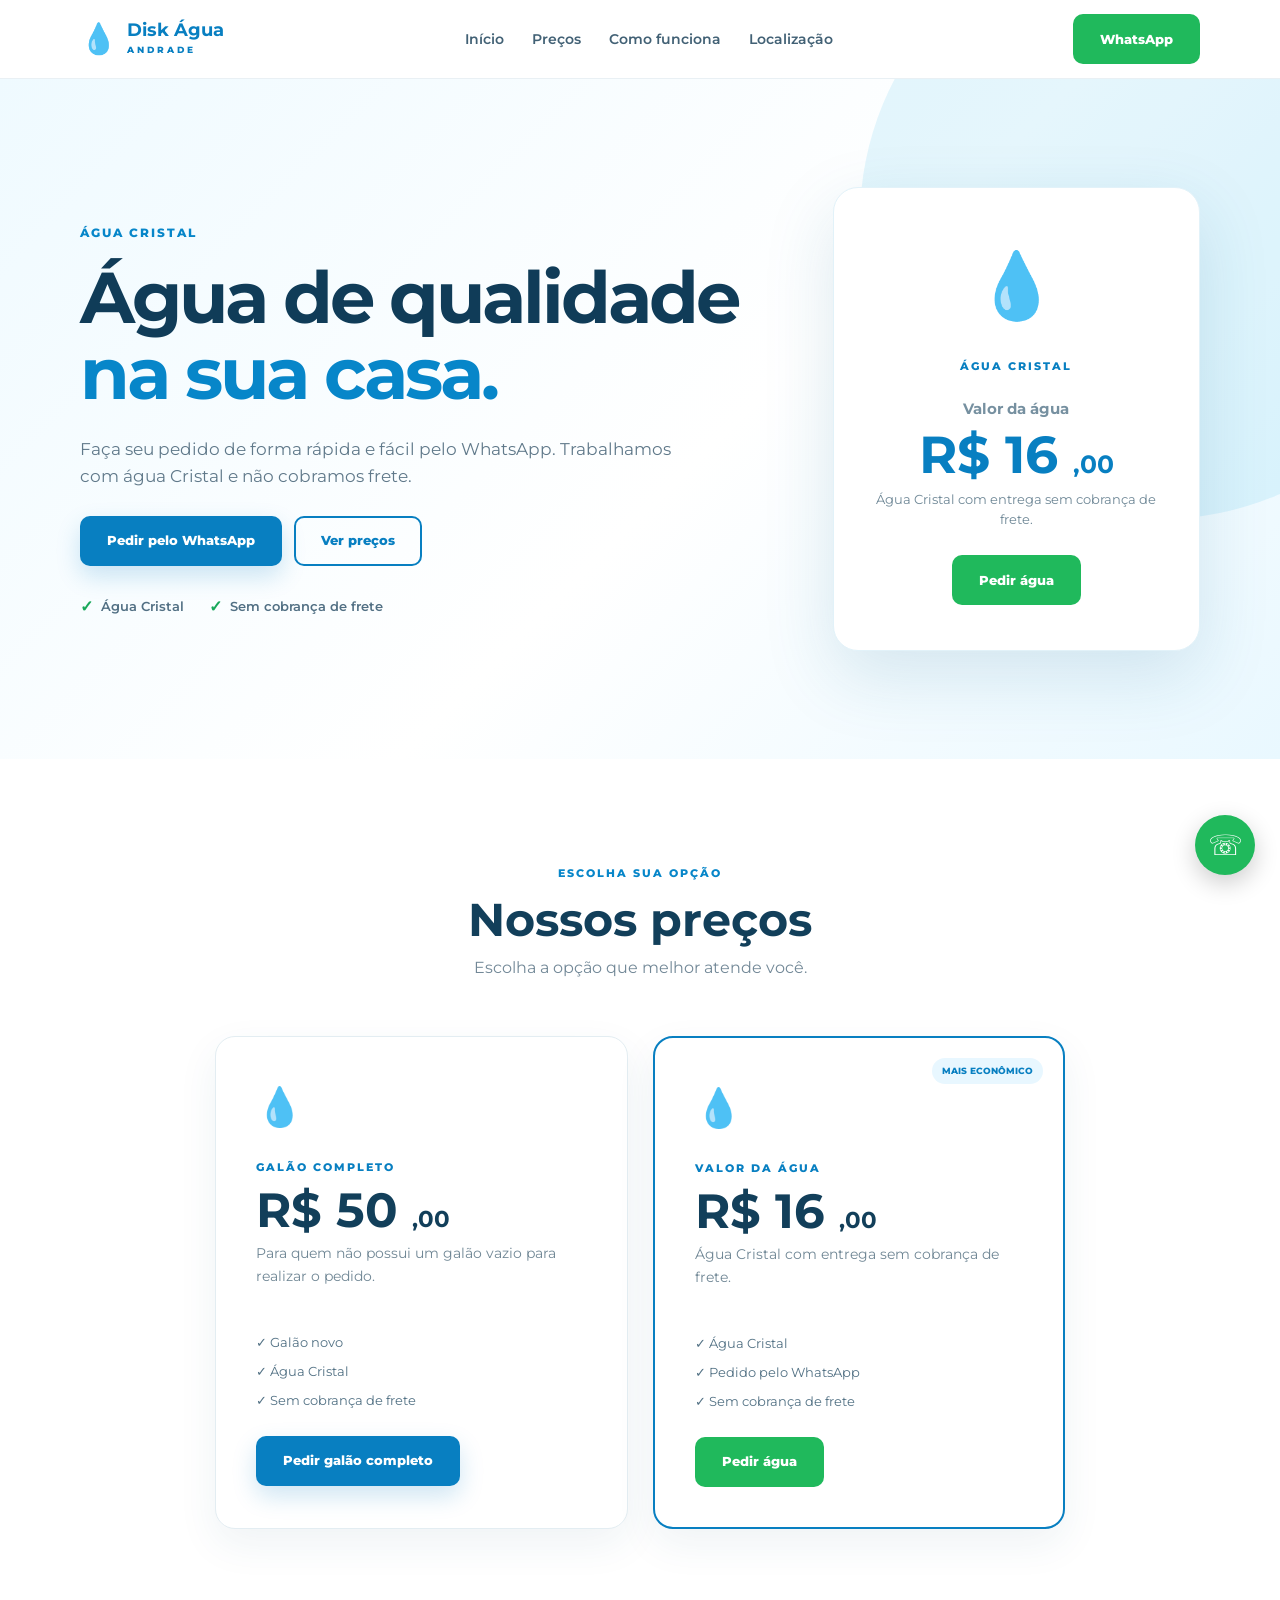
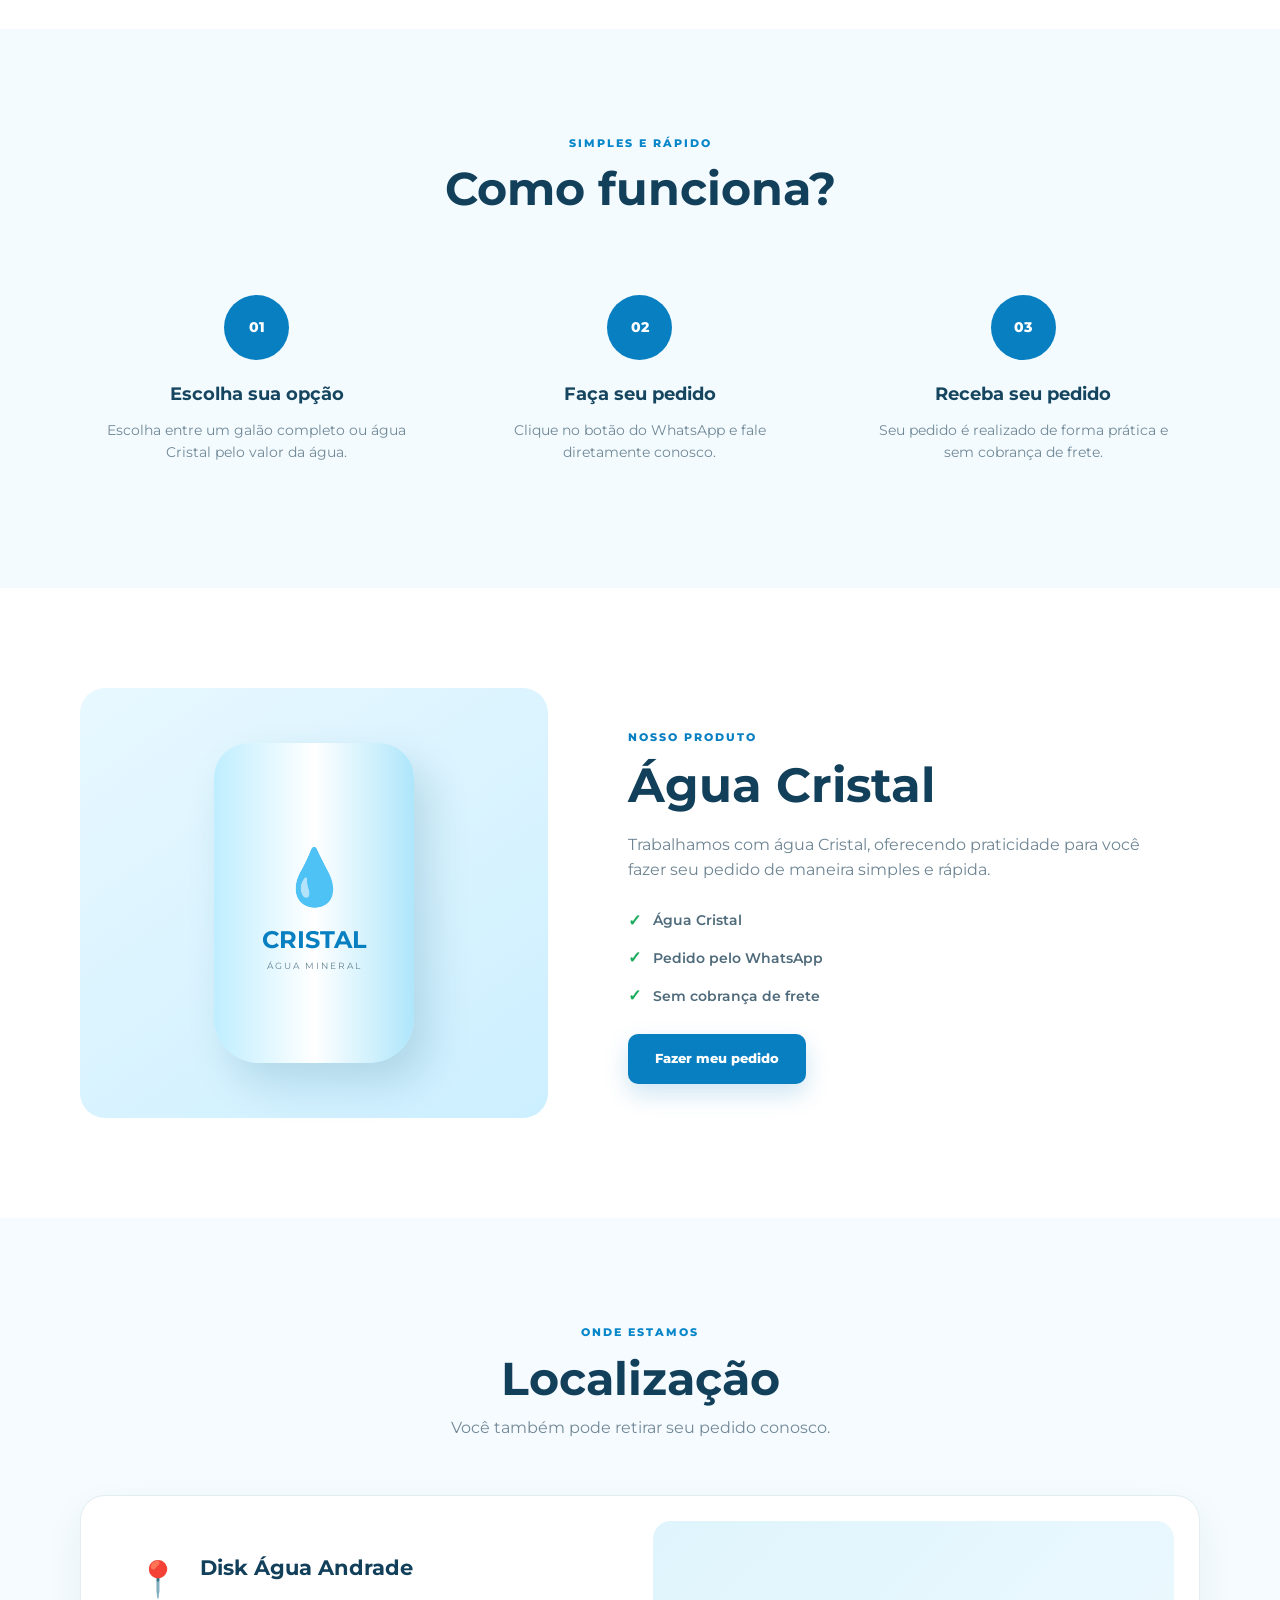
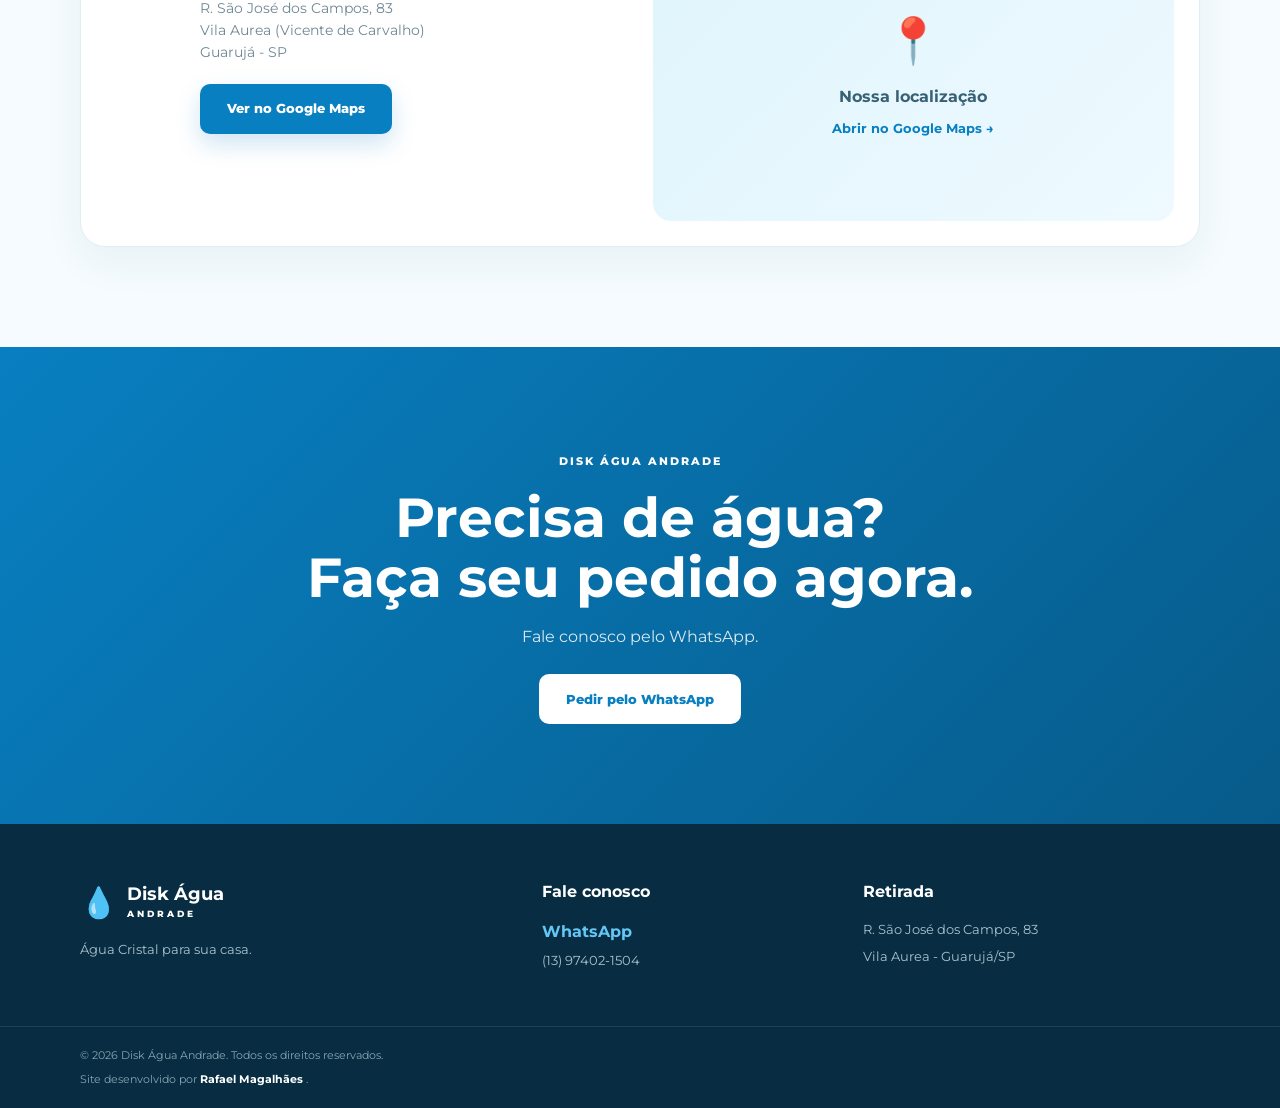
==== commit 5d58cfb0: "Merge branch 'main' of https://github.com/engrafa7498/Desenvolvimento-Web" ====
--- a/index.html
+++ b/index.html
@@ -11,7 +11,7 @@
 
     <meta
         name="description"
-        content="Disk Água Andrade. Água Cristal com entrega sem cobrança de frete. Galão completo por R$ 50,00 ou água por apenas R$ 16,00."
+        content="Disk Água Andrade. Água Cristal com entrega sem cobrança de frete. Galão completo por R$ 50,00 ou água Cristal por R$ 16,00."
     >
 
     <link rel="stylesheet" href="style.css">
@@ -246,9 +246,9 @@
                     <a
                         href="#"
                         class="btn btn-whatsapp"
-                        data-whatsapp="geral"
+                        data-whatsapp="agua"
                     >
-                        Fazer pedido
+                        Pedir água
                     </a>
 
 
@@ -327,8 +327,8 @@
 
                         <p>
 
-                            Para quem precisa de um galão completo
-                            para receber sua água.
+                            Para quem não possui um galão vazio
+                            para realizar o pedido.
 
                         </p>
 
@@ -363,7 +363,7 @@
 
 
 
-                    <!-- ÁGUA CRISTAL -->
+                    <!-- VALOR DA ÁGUA -->
 
                     <article class="price-card featured">
 
@@ -379,7 +379,7 @@
 
 
                         <span class="card-label">
-                            ÁGUA CRISTAL
+                            VALOR DA ÁGUA
                         </span>
 
 
@@ -396,8 +396,8 @@
 
                         <p>
 
-                            Água Cristal para você receber
-                            com praticidade e sem cobrança de frete.
+                            Água Cristal com entrega sem cobrança
+                            de frete.
 
                         </p>
 
@@ -409,7 +409,7 @@
                             </li>
 
                             <li>
-                                ✓ Entrega rápida
+                                ✓ Pedido pelo WhatsApp
                             </li>
 
                             <li>
@@ -422,9 +422,9 @@
                         <a
                             href="#"
                             class="btn btn-whatsapp"
-                            data-whatsapp="geral"
+                            data-whatsapp="agua"
                         >
-                            Fazer pedido
+                            Pedir água
                         </a>
 
 
@@ -489,8 +489,8 @@
 
                         <p>
 
-                            Você pode comprar um galão completo
-                            ou pedir apenas a água Cristal.
+                            Escolha entre um galão completo
+                            ou água Cristal pelo valor da água.
 
                         </p>
 
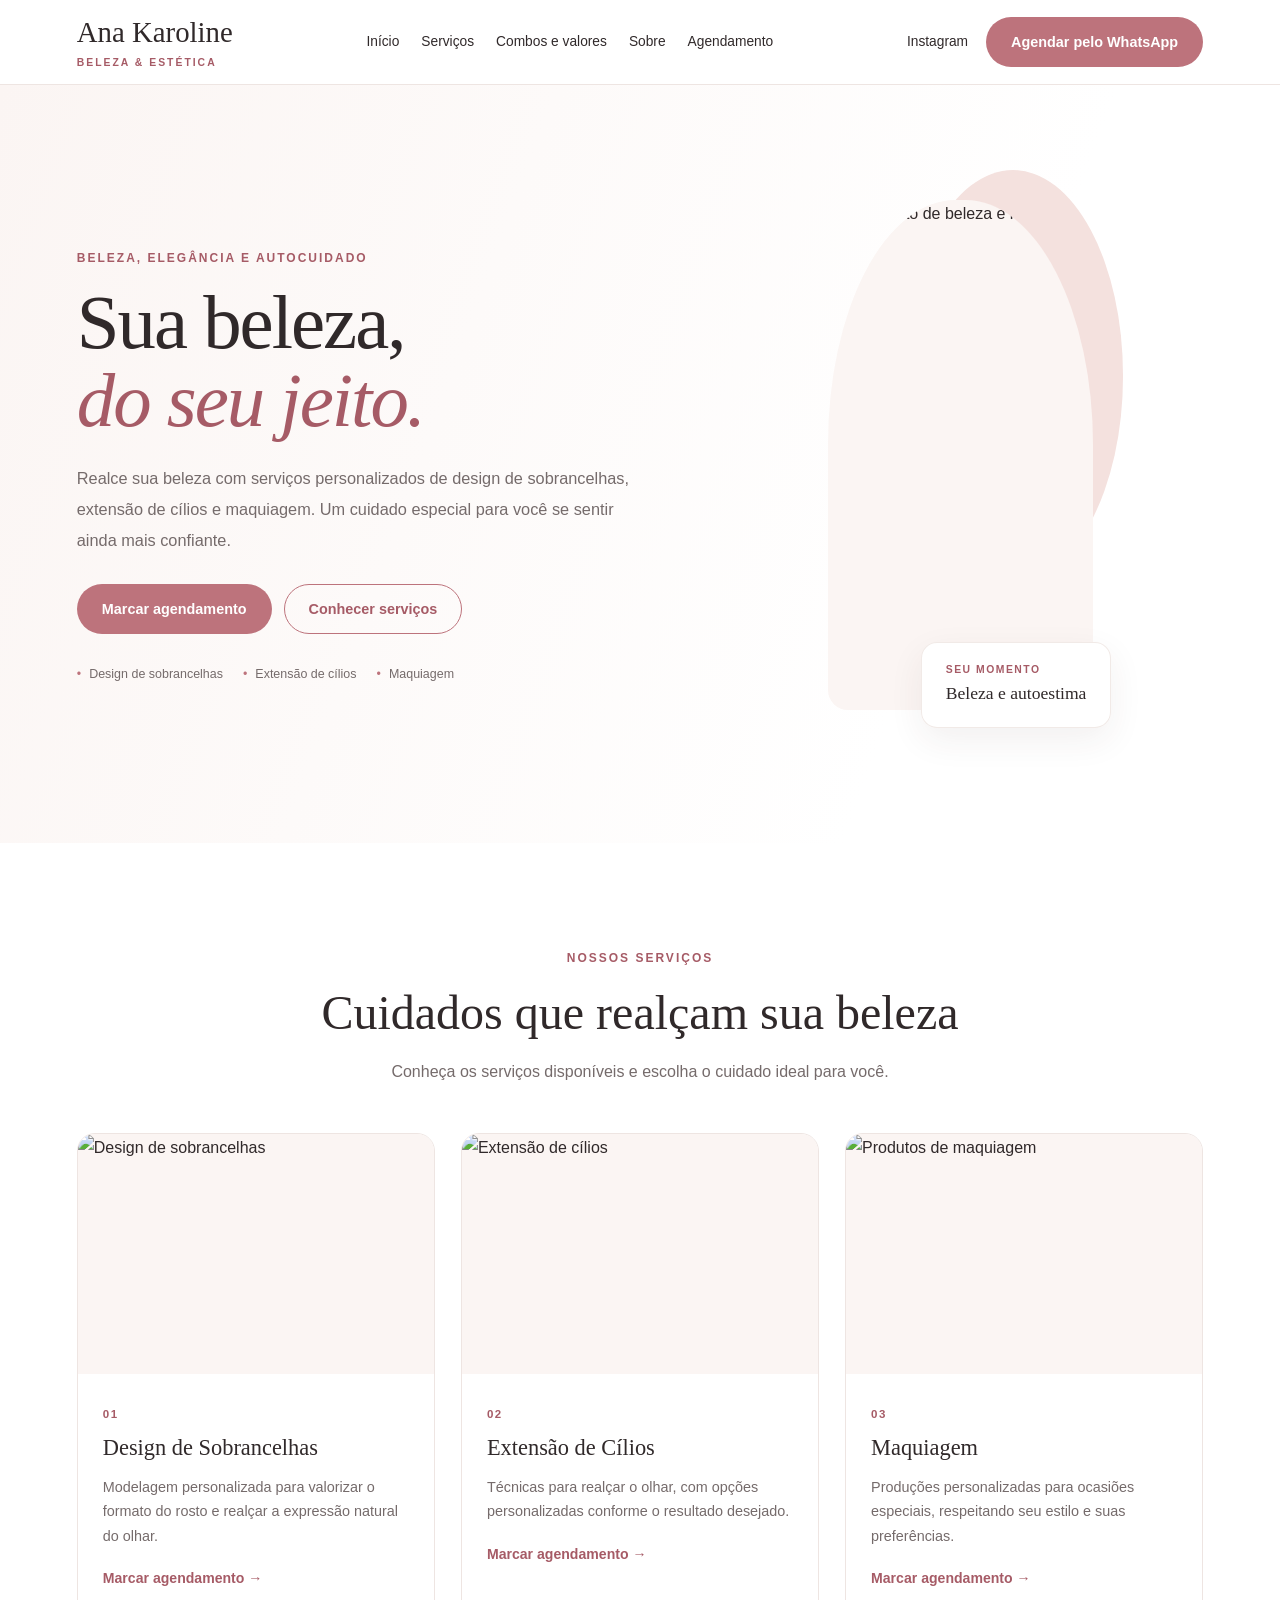
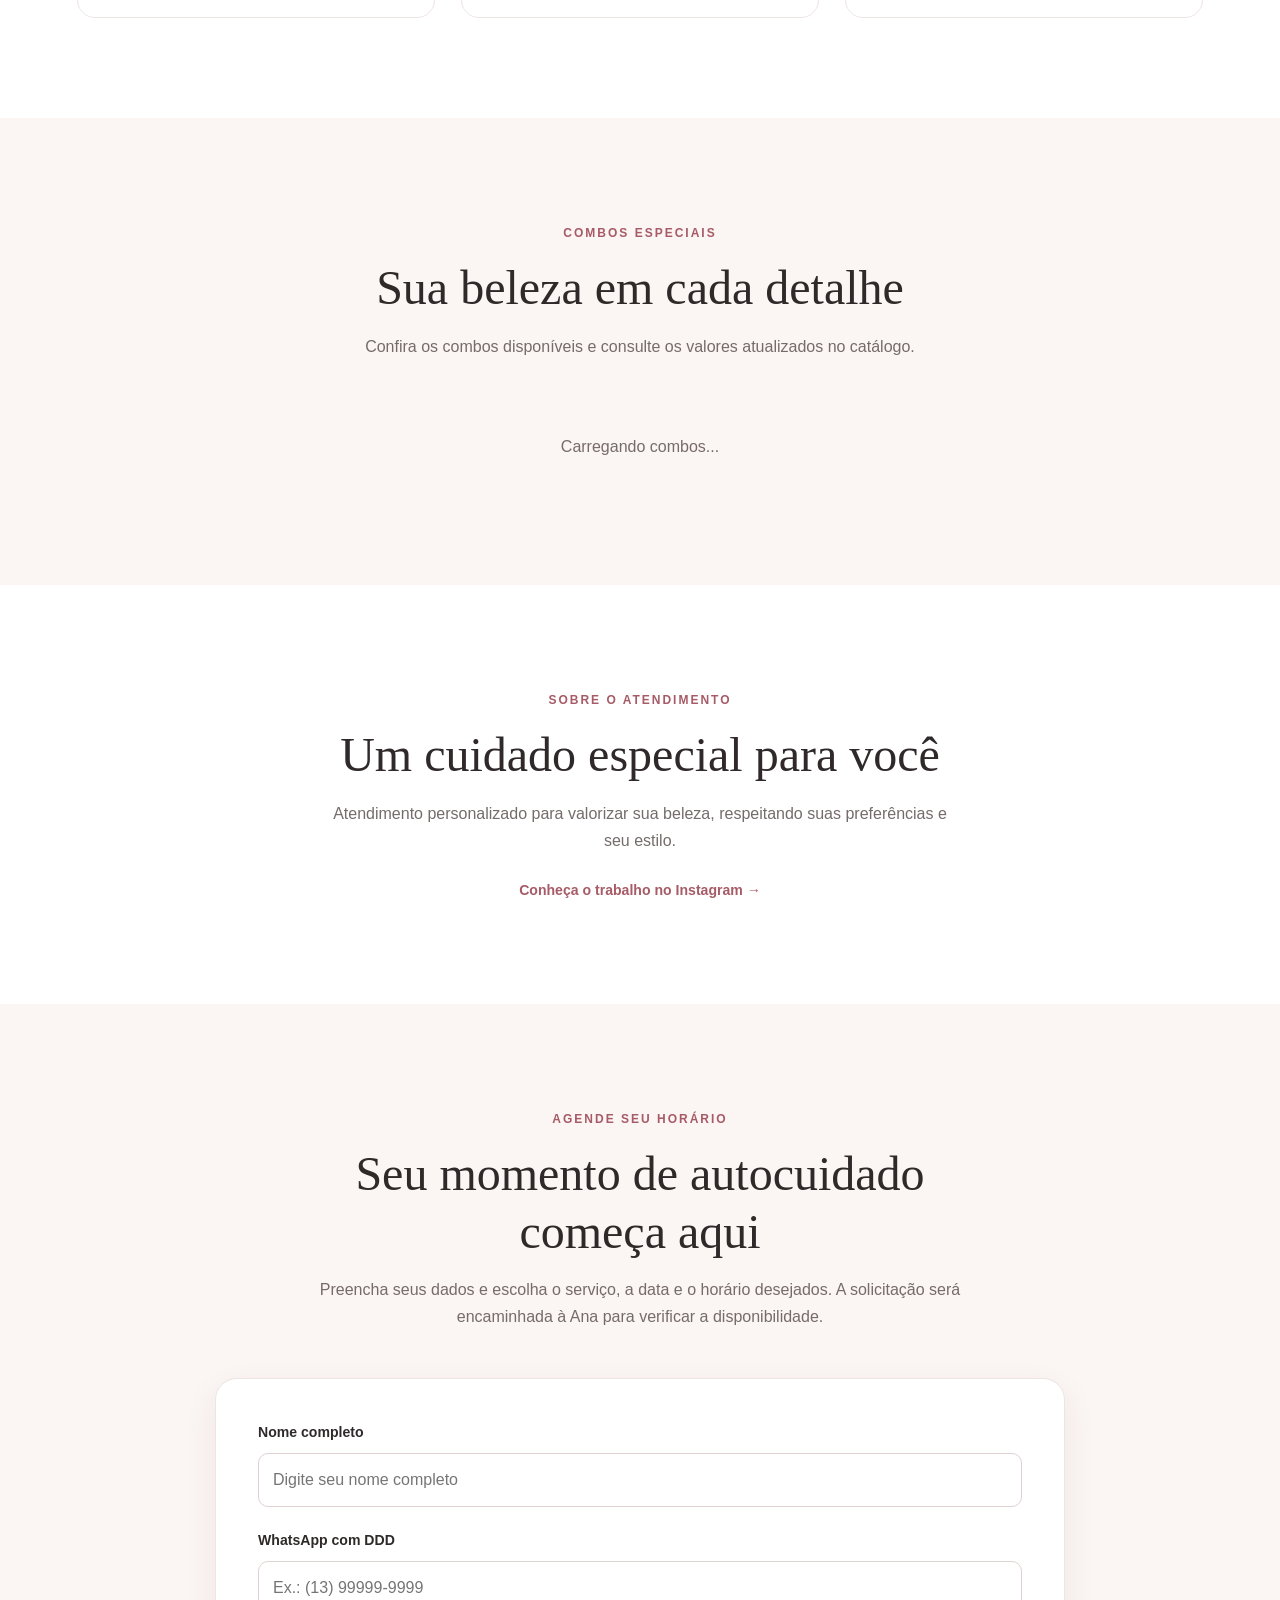
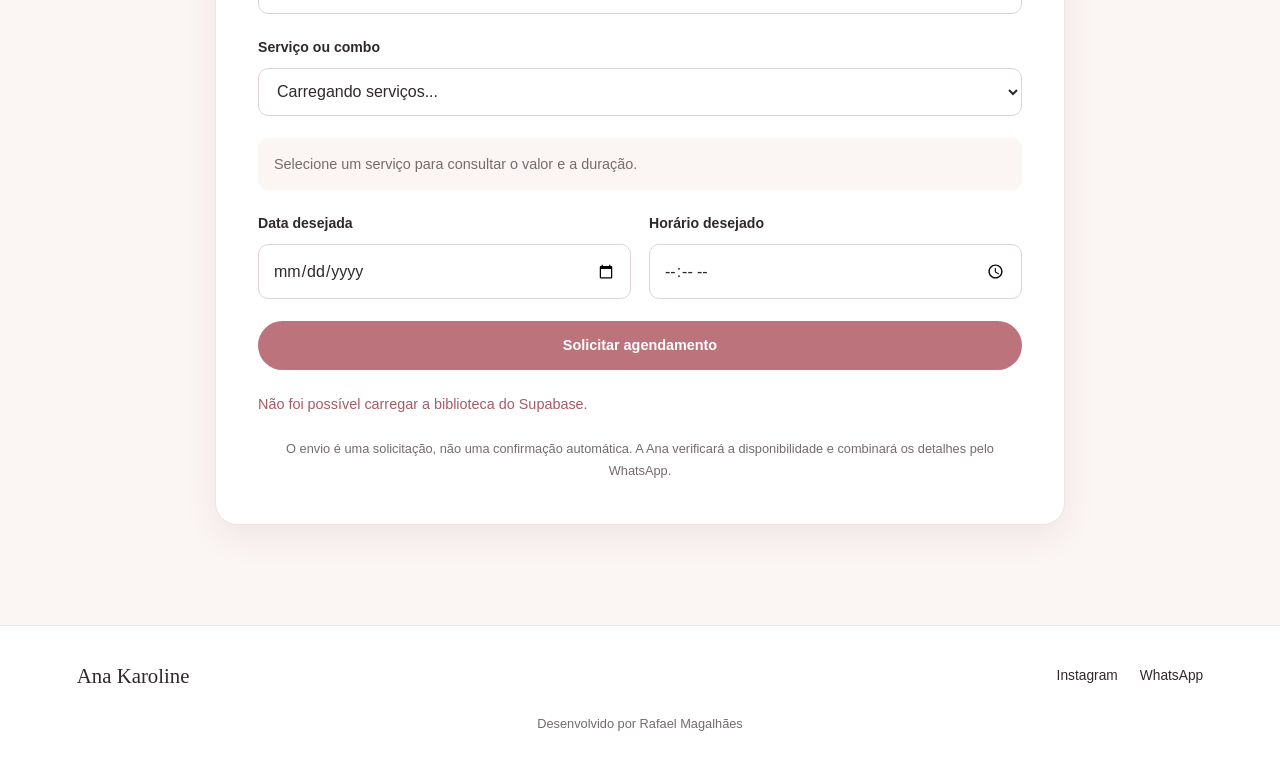
==== commit 491da15d: "Add files via upload" ====
--- a/index.html
+++ b/index.html
@@ -1,1007 +1,285 @@
-<!DOCTYPE html>
-<html lang="pt-BR">
-
-<head>
-
-    <meta charset="UTF-8">
-
-    <meta name="viewport" content="width=device-width, initial-scale=1.0">
-
-    <title>Disk Água Andrade | Água Cristal</title>
-
-    <meta
-        name="description"
-        content="Disk Água Andrade. Água Cristal com entrega sem cobrança de frete. Galão completo por R$ 50,00 ou água Cristal por R$ 16,00."
-    >
-
-    <link rel="stylesheet" href="style.css">
-
-    <link rel="preconnect" href="https://fonts.googleapis.com">
-
-    <link rel="preconnect" href="https://fonts.gstatic.com" crossorigin>
-
-    <link
-        href="https://fonts.googleapis.com/css2?family=Montserrat:wght@400;500;600;700;800&display=swap"
-        rel="stylesheet"
-    >
-
-</head>
-
-
-<body>
-
-
-    <!-- =========================================
-         HEADER
-    ========================================== -->
-
-    <header class="header">
-
-        <div class="container header-content">
-
-
-            <a href="#inicio" class="logo">
-
-                <span class="logo-water">
-                    💧
-                </span>
-
-                <span>
-
-                    <strong>
-                        Disk Água
-                    </strong>
-
-                    <small>
-                        ANDRADE
-                    </small>
-
-                </span>
-
-            </a>
-
-
-            <nav class="nav">
-
-                <a href="#inicio">
-                    Início
-                </a>
-
-                <a href="#precos">
-                    Preços
-                </a>
-
-                <a href="#como-funciona">
-                    Como funciona
-                </a>
-
-                <a href="#localizacao">
-                    Localização
-                </a>
-
-            </nav>
-
-
-            <a
-                href="#"
-                class="btn btn-whatsapp header-whatsapp"
-                data-whatsapp="geral"
-            >
-                WhatsApp
-            </a>
-
-
-            <button
-                class="menu-button"
-                id="menuButton"
-                aria-label="Abrir menu"
-            >
-                ☰
-            </button>
-
-
-        </div>
-
-    </header>
-
-
-
-    <main>
-
-
-        <!-- =========================================
-             HERO
-        ========================================== -->
-
-        <section class="hero" id="inicio">
-
-            <div class="hero-background"></div>
-
-
-            <div class="container hero-content">
-
-
-                <div class="hero-text">
-
-
-                    <span class="tag">
-                        ÁGUA CRISTAL
-                    </span>
-
-
-                    <h1>
-
-                        Água de qualidade
-
-                        <span>
-                            na sua casa.
-                        </span>
-
-                    </h1>
-
-
-                    <p>
-
-                        Faça seu pedido de forma rápida e fácil pelo WhatsApp.
-                        Trabalhamos com água Cristal e não cobramos frete.
-
-                    </p>
-
-
-                    <div class="hero-buttons">
-
-
-                        <a
-                            href="#"
-                            class="btn btn-primary"
-                            data-whatsapp="geral"
-                        >
-                            Pedir pelo WhatsApp
-                        </a>
-
-
-                        <a
-                            href="#precos"
-                            class="btn btn-outline"
-                        >
-                            Ver preços
-                        </a>
-
-
-                    </div>
-
-
-                    <div class="hero-info">
-
-
-                        <div class="info-item">
-
-                            <span>
-                                ✓
-                            </span>
-
-                            <p>
-                                Água Cristal
-                            </p>
-
-                        </div>
-
-
-                        <div class="info-item">
-
-                            <span>
-                                ✓
-                            </span>
-
-                            <p>
-                                Sem cobrança de frete
-                            </p>
-
-                        </div>
-
-
-                    </div>
-
-
-                </div>
-
-
-
-                <!-- CARD DE DESTAQUE -->
-
-                <div class="hero-card">
-
-
-                    <div class="water-drop">
-                        💧
-                    </div>
-
-
-                    <span>
-                        ÁGUA CRISTAL
-                    </span>
-
-
-                    <h2>
-                        Valor da água
-                    </h2>
-
-
-                    <strong>
-
-                        R$ 16
-
-                        <small>
-                            ,00
-                        </small>
-
-                    </strong>
-
-
-                    <p>
-                        Água Cristal com entrega sem cobrança de frete.
-                    </p>
-
-
-                    <a
-                        href="#"
-                        class="btn btn-whatsapp"
-                        data-whatsapp="agua"
-                    >
-                        Pedir água
-                    </a>
-
-
-                </div>
-
-
-            </div>
-
-        </section>
-
-
-
-        <!-- =========================================
-             PREÇOS
-        ========================================== -->
-
-        <section
-            class="prices section"
-            id="precos"
-        >
-
-
-            <div class="container">
-
-
-                <div class="section-title">
-
-
-                    <span>
-                        ESCOLHA SUA OPÇÃO
-                    </span>
-
-
-                    <h2>
-                        Nossos preços
-                    </h2>
-
-
-                    <p>
-                        Escolha a opção que melhor atende você.
-                    </p>
-
-
-                </div>
-
-
-
-                <div class="price-grid">
-
-
-                    <!-- GALÃO COMPLETO -->
-
-                    <article class="price-card">
-
-
-                        <div class="card-icon">
-                            💧
-                        </div>
-
-
-                        <span class="card-label">
-                            GALÃO COMPLETO
-                        </span>
-
-
-                        <h3>
-
-                            R$ 50
-
-                            <span>
-                                ,00
-                            </span>
-
-                        </h3>
-
-
-                        <p>
-
-                            Para quem não possui um galão vazio
-                            para realizar o pedido.
-
-                        </p>
-
-
-                        <ul>
-
-                            <li>
-                                ✓ Galão novo
-                            </li>
-
-                            <li>
-                                ✓ Água Cristal
-                            </li>
-
-                            <li>
-                                ✓ Sem cobrança de frete
-                            </li>
-
-                        </ul>
-
-
-                        <a
-                            href="#"
-                            class="btn btn-primary"
-                            data-whatsapp="completo"
-                        >
-                            Pedir galão completo
-                        </a>
-
-
-                    </article>
-
-
-
-                    <!-- VALOR DA ÁGUA -->
-
-                    <article class="price-card featured">
-
-
-                        <div class="featured-badge">
-                            MAIS ECONÔMICO
-                        </div>
-
-
-                        <div class="card-icon">
-                            💧
-                        </div>
-
-
-                        <span class="card-label">
-                            VALOR DA ÁGUA
-                        </span>
-
-
-                        <h3>
-
-                            R$ 16
-
-                            <span>
-                                ,00
-                            </span>
-
-                        </h3>
-
-
-                        <p>
-
-                            Água Cristal com entrega sem cobrança
-                            de frete.
-
-                        </p>
-
-
-                        <ul>
-
-                            <li>
-                                ✓ Água Cristal
-                            </li>
-
-                            <li>
-                                ✓ Pedido pelo WhatsApp
-                            </li>
-
-                            <li>
-                                ✓ Sem cobrança de frete
-                            </li>
-
-                        </ul>
-
-
-                        <a
-                            href="#"
-                            class="btn btn-whatsapp"
-                            data-whatsapp="agua"
-                        >
-                            Pedir água
-                        </a>
-
-
-                    </article>
-
-
-                </div>
-
-
-            </div>
-
-
-        </section>
-
-
-
-        <!-- =========================================
-             COMO FUNCIONA
-        ========================================== -->
-
-        <section
-            class="how section"
-            id="como-funciona"
-        >
-
-
-            <div class="container">
-
-
-                <div class="section-title">
-
-
-                    <span>
-                        SIMPLES E RÁPIDO
-                    </span>
-
-
-                    <h2>
-                        Como funciona?
-                    </h2>
-
-
-                </div>
-
-
-
-                <div class="steps">
-
-
-                    <div class="step">
-
-
-                        <div class="step-number">
-                            01
-                        </div>
-
-
-                        <h3>
-                            Escolha sua opção
-                        </h3>
-
-
-                        <p>
-
-                            Escolha entre um galão completo
-                            ou água Cristal pelo valor da água.
-
-                        </p>
-
-
-                    </div>
-
-
-
-                    <div class="step">
-
-
-                        <div class="step-number">
-                            02
-                        </div>
-
-
-                        <h3>
-                            Faça seu pedido
-                        </h3>
-
-
-                        <p>
-
-                            Clique no botão do WhatsApp e
-                            fale diretamente conosco.
-
-                        </p>
-
-
-                    </div>
-
-
-
-                    <div class="step">
-
-
-                        <div class="step-number">
-                            03
-                        </div>
-
-
-                        <h3>
-                            Receba seu pedido
-                        </h3>
-
-
-                        <p>
-
-                            Seu pedido é realizado de forma
-                            prática e sem cobrança de frete.
-
-                        </p>
-
-
-                    </div>
-
-
-                </div>
-
-
-            </div>
-
-
-        </section>
-
-
-
-        <!-- =========================================
-             PRODUTO
-        ========================================== -->
-
-        <section class="product section">
-
-
-            <div class="container product-content">
-
-
-                <div class="product-image">
-
-
-                    <div class="bottle-placeholder">
-
-
-                        <span>
-                            💧
-                        </span>
-
-
-                        <strong>
-                            CRISTAL
-                        </strong>
-
-
-                        <small>
-                            ÁGUA MINERAL
-                        </small>
-
-
-                    </div>
-
-
-                </div>
-
-
-
-                <div class="product-text">
-
-
-                    <span>
-                        NOSSO PRODUTO
-                    </span>
-
-
-                    <h2>
-                        Água Cristal
-                    </h2>
-
-
-                    <p>
-
-                        Trabalhamos com água Cristal,
-                        oferecendo praticidade para você fazer
-                        seu pedido de maneira simples e rápida.
-
-                    </p>
-
-
-                    <div class="product-benefits">
-
-
-                        <div>
-
-                            <strong>
-                                ✓
-                            </strong>
-
-                            <span>
-                                Água Cristal
-                            </span>
-
-                        </div>
-
-
-                        <div>
-
-                            <strong>
-                                ✓
-                            </strong>
-
-                            <span>
-                                Pedido pelo WhatsApp
-                            </span>
-
-                        </div>
-
-
-                        <div>
-
-                            <strong>
-                                ✓
-                            </strong>
-
-                            <span>
-                                Sem cobrança de frete
-                            </span>
-
-                        </div>
-
-
-                    </div>
-
-
-                    <a
-                        href="#"
-                        class="btn btn-primary"
-                        data-whatsapp="geral"
-                    >
-                        Fazer meu pedido
-                    </a>
-
-
-                </div>
-
-
-            </div>
-
-
-        </section>
-
-
-
-        <!-- =========================================
-             LOCALIZAÇÃO
-        ========================================== -->
-
-        <section
-            class="location section"
-            id="localizacao"
-        >
-
-
-            <div class="container">
-
-
-                <div class="section-title">
-
-
-                    <span>
-                        ONDE ESTAMOS
-                    </span>
-
-
-                    <h2>
-                        Localização
-                    </h2>
-
-
-                    <p>
-                        Você também pode retirar seu pedido conosco.
-                    </p>
-
-
-                </div>
-
-
-
-                <div class="location-card">
-
-
-                    <div class="location-info">
-
-
-                        <div class="location-icon">
-                            📍
-                        </div>
-
-
-                        <div>
-
-
-                            <h3>
-                                Disk Água Andrade
-                            </h3>
-
-
-                            <p>
-
-                                R. São José dos Campos, 83<br>
-
-                                Vila Aurea
-                                (Vicente de Carvalho)<br>
-
-                                Guarujá - SP
-
-                            </p>
-
-
-                            <a
-                                href="https://maps.app.goo.gl/5wChJmHDWE4okMnu8"
-                                target="_blank"
-                                rel="noopener noreferrer"
-                                class="btn btn-primary"
-                            >
-                                Ver no Google Maps
-                            </a>
-
-
-                        </div>
-
-
-                    </div>
-
-
-
-                    <div class="map-placeholder">
-
-
-                        <span>
-                            📍
-                        </span>
-
-
-                        <p>
-                            Nossa localização
-                        </p>
-
-
-                        <a
-                            href="https://maps.app.goo.gl/5wChJmHDWE4okMnu8"
-                            target="_blank"
-                            rel="noopener noreferrer"
-                        >
-                            Abrir no Google Maps →
-                        </a>
-
-
-                    </div>
-
-
-                </div>
-
-
-            </div>
-
-
-        </section>
-
-
-
-        <!-- =========================================
-             CTA FINAL
-        ========================================== -->
-
-        <section class="final-cta">
-
-
-            <div class="container">
-
-
-                <span>
-                    DISK ÁGUA ANDRADE
-                </span>
-
-
-                <h2>
-
-                    Precisa de água?
-
-                    <br>
-
-                    Faça seu pedido agora.
-
-                </h2>
-
-
-                <p>
-                    Fale conosco pelo WhatsApp.
-                </p>
-
-
-                <a
-                    href="#"
-                    class="btn btn-light"
-                    data-whatsapp="geral"
-                >
-                    Pedir pelo WhatsApp
-                </a>
-
-
-            </div>
-
-
-        </section>
-
-
-    </main>
-
-
-
-    <!-- =========================================
-         FOOTER
-    ========================================== -->
-
-    <footer class="footer">
-
-
-        <div class="container footer-content">
-
-
-            <div class="footer-brand">
-
-
-                <div class="logo">
-
-
-                    <span class="logo-water">
-                        💧
-                    </span>
-
-
-                    <span>
-
-                        <strong>
-                            Disk Água
-                        </strong>
-
-                        <small>
-                            ANDRADE
-                        </small>
-
-                    </span>
-
-
-                </div>
-
-
-                <p>
-                    Água Cristal para sua casa.
-                </p>
-
-
-            </div>
-
-
-
-            <div class="footer-contact">
-
-
-                <strong>
-                    Fale conosco
-                </strong>
-
-
-                <a
-                    href="#"
-                    data-whatsapp="geral"
-                >
-                    WhatsApp
-                </a>
-
-
-                <span>
-                    (13) 97402-1504
-                </span>
-
-
-            </div>
-
-
-
-            <div class="footer-location">
-
-
-                <strong>
-                    Retirada
-                </strong>
-
-
-                <span>
-                    R. São José dos Campos, 83
-                </span>
-
-
-                <span>
-                    Vila Aurea - Guarujá/SP
-                </span>
-
-
-            </div>
-
-
-        </div>
-
-
-
-        <!-- RODAPÉ INFERIOR -->
-
-        <div class="footer-bottom">
-
-
-            <div class="container">
-
-
-                <p>
-                    © 2026 Disk Água Andrade. Todos os direitos reservados.
-                </p>
-
-
-                <p class="site-author">
-
-                    Site desenvolvido por
-
-                    <strong>
-                        Rafael Magalhães
-                    </strong>.
-
-                </p>
-
-
-            </div>
-
-
-        </div>
-
-
-    </footer>
-
-
-
-    <!-- =========================================
-         BOTÃO FLUTUANTE WHATSAPP
-    ========================================== -->
-
-    <a
-        href="#"
-        class="whatsapp-float"
-        data-whatsapp="geral"
-        aria-label="Falar pelo WhatsApp"
-    >
-
-        <span>
-            ☏
-        </span>
-
-    </a>
-
-
-
-    <script src="script.js"></script>
-
-
-</body>
-
+<!DOCTYPE html>
+<html lang="pt-BR">
+<head>
+    <meta charset="UTF-8">
+    <meta name="viewport" content="width=device-width, initial-scale=1.0">
+    <meta name="theme-color" content="#fffaf8">
+    <meta name="description" content="Conheça os serviços de beleza e estética de Ana Karoline e solicite seu agendamento.">
+
+    <title>Ana Karoline | Beleza e Estética</title>
+
+    <link rel="stylesheet" href="./style.css">
+
+    <script src="https://cdn.jsdelivr.net/npm/@supabase/supabase-js@2"></script>
+    <script src="./script.js" defer></script>
+</head>
+
+<body>
+    <header class="site-header">
+        <div class="container header-content">
+            <a href="#inicio" class="brand">
+                <span class="brand-name">Ana Karoline</span>
+                <span class="brand-description">BELEZA &amp; ESTÉTICA</span>
+            </a>
+
+            <nav class="main-nav">
+                <a href="#inicio">Início</a>
+                <a href="#servicos">Serviços</a>
+                <a href="#combos">Combos e valores</a>
+                <a href="#sobre">Sobre</a>
+                <a href="#agendamento">Agendamento</a>
+            </nav>
+
+            <div class="header-actions">
+                <a class="instagram-link"
+                   href="https://www.instagram.com/ana_maquiadoraprofissional/"
+                   target="_blank" rel="noopener noreferrer">Instagram</a>
+
+                <a class="btn btn-primary"
+                   href="https://wa.me/5513997712897"
+                   target="_blank" rel="noopener noreferrer">
+                    Agendar pelo WhatsApp
+                </a>
+            </div>
+        </div>
+    </header>
+
+    <main>
+        <section class="hero" id="inicio">
+            <div class="container hero-content">
+                <div class="hero-text">
+                    <span class="eyebrow">BELEZA, ELEGÂNCIA E AUTOCUIDADO</span>
+
+                    <h1>Sua beleza,<br><span>do seu jeito.</span></h1>
+
+                    <p class="hero-description">
+                        Realce sua beleza com serviços personalizados de design
+                        de sobrancelhas, extensão de cílios e maquiagem.
+                        Um cuidado especial para você se sentir ainda mais confiante.
+                    </p>
+
+                    <div class="hero-actions">
+                        <a href="#agendamento" class="btn btn-primary">
+                            Marcar agendamento
+                        </a>
+
+                        <a href="#servicos" class="btn btn-secondary">
+                            Conhecer serviços
+                        </a>
+                    </div>
+
+                    <div class="hero-specialties">
+                        <span>Design de sobrancelhas</span>
+                        <span>Extensão de cílios</span>
+                        <span>Maquiagem</span>
+                    </div>
+                </div>
+
+                <div class="hero-visual">
+                    <div class="hero-photo-frame">
+                        <img
+                            src="https://images.unsplash.com/photo-1487412720507-e7ab37603c6f?auto=format&fit=crop&w=1000&q=85"
+                            alt="Inspiração de beleza e maquiagem"
+                            class="hero-image">
+                    </div>
+
+                    <div class="hero-note">
+                        <span class="hero-note-label">SEU MOMENTO</span>
+                        <span class="hero-note-title">Beleza e autoestima</span>
+                    </div>
+                </div>
+            </div>
+        </section>
+
+        <section class="section" id="servicos">
+            <div class="container">
+                <div class="section-heading">
+                    <span class="eyebrow">NOSSOS SERVIÇOS</span>
+                    <h2>Cuidados que realçam sua beleza</h2>
+                    <p>
+                        Conheça os serviços disponíveis e escolha o cuidado
+                        ideal para você.
+                    </p>
+                </div>
+
+                <div class="services-grid">
+                    <article class="service-card">
+                        <img src="./assents/imagens/sobrancelha.jpg"
+                             alt="Design de sobrancelhas"
+                             class="service-image" loading="lazy">
+
+                        <div class="service-content">
+                            <span class="service-number">01</span>
+                            <h3>Design de Sobrancelhas</h3>
+                            <p>
+                                Modelagem personalizada para valorizar o formato
+                                do rosto e realçar a expressão natural do olhar.
+                            </p>
+                            <a href="#agendamento" class="service-link"
+                               data-select-service="Design de Sobrancelhas">
+                                Marcar agendamento →
+                            </a>
+                        </div>
+                    </article>
+
+                    <article class="service-card">
+                        <img src="./assents/imagens/cilios%202.jpg"
+                             alt="Extensão de cílios"
+                             class="service-image" loading="lazy">
+
+                        <div class="service-content">
+                            <span class="service-number">02</span>
+                            <h3>Extensão de Cílios</h3>
+                            <p>
+                                Técnicas para realçar o olhar, com opções
+                                personalizadas conforme o resultado desejado.
+                            </p>
+                            <a href="#agendamento" class="service-link"
+                               data-select-service="Extensão de Cílios">
+                                Marcar agendamento →
+                            </a>
+                        </div>
+                    </article>
+
+                    <article class="service-card">
+                        <img
+                            src="https://images.unsplash.com/photo-1522335789203-aabd1fc54bc9?auto=format&fit=crop&w=800&q=85"
+                            alt="Produtos de maquiagem"
+                            class="service-image" loading="lazy">
+
+                        <div class="service-content">
+                            <span class="service-number">03</span>
+                            <h3>Maquiagem</h3>
+                            <p>
+                                Produções personalizadas para ocasiões especiais,
+                                respeitando seu estilo e suas preferências.
+                            </p>
+                            <a href="#agendamento" class="service-link"
+                               data-select-service="Maquiagem">
+                                Marcar agendamento →
+                            </a>
+                        </div>
+                    </article>
+                </div>
+            </div>
+        </section>
+
+        <section class="section combos-section" id="combos">
+            <div class="container">
+                <div class="section-heading">
+                    <span class="eyebrow">COMBOS ESPECIAIS</span>
+                    <h2>Sua beleza em cada detalhe</h2>
+                    <p>
+                        Confira os combos disponíveis e consulte os valores
+                        atualizados no catálogo.
+                    </p>
+                </div>
+
+                <div class="services-grid" id="combos-list">
+                    <p class="loading-message">Carregando combos...</p>
+                </div>
+            </div>
+        </section>
+
+        <section class="section about-section" id="sobre">
+            <div class="container about-content">
+                <span class="eyebrow">SOBRE O ATENDIMENTO</span>
+                <h2>Um cuidado especial para você</h2>
+                <p>
+                    Atendimento personalizado para valorizar sua beleza,
+                    respeitando suas preferências e seu estilo.
+                </p>
+                <a class="text-link"
+                   href="https://www.instagram.com/ana_maquiadoraprofissional/"
+                   target="_blank" rel="noopener noreferrer">
+                    Conheça o trabalho no Instagram →
+                </a>
+            </div>
+        </section>
+
+        <section class="section booking-section" id="agendamento">
+            <div class="container booking-container">
+                <div class="section-heading">
+                    <span class="eyebrow">AGENDE SEU HORÁRIO</span>
+                    <h2>Seu momento de autocuidado começa aqui</h2>
+                    <p>
+                        Preencha seus dados e escolha o serviço, a data e o
+                        horário desejados. A solicitação será encaminhada à Ana
+                        para verificar a disponibilidade.
+                    </p>
+                </div>
+
+                <form id="booking-form" class="booking-form">
+                    <div class="form-field">
+                        <label for="client-name">Nome completo</label>
+                        <input id="client-name" name="client_name"
+                               type="text" autocomplete="name"
+                               placeholder="Digite seu nome completo" required>
+                    </div>
+
+                    <div class="form-field">
+                        <label for="client-phone">WhatsApp com DDD</label>
+                        <input id="client-phone" name="client_phone"
+                               type="tel" autocomplete="tel"
+                               placeholder="Ex.: (13) 99999-9999" required>
+                    </div>
+
+                    <div class="form-field">
+                        <label for="service-select">Serviço ou combo</label>
+                        <select id="service-select" name="service_id" required>
+                            <option value="">Carregando serviços...</option>
+                        </select>
+                    </div>
+
+                    <div id="selected-service-info" class="selected-service-info"
+                         aria-live="polite">
+                        Selecione um serviço para consultar o valor e a duração.
+                    </div>
+
+                    <div class="form-row">
+                        <div class="form-field">
+                            <label for="booking-date">Data desejada</label>
+                            <input id="booking-date" name="booking_date"
+                                   type="date" required>
+                        </div>
+
+                        <div class="form-field">
+                            <label for="booking-time">Horário desejado</label>
+                            <input id="booking-time" name="booking_time"
+                                   type="time" required>
+                        </div>
+                    </div>
+
+                    <button class="btn btn-primary booking-submit" type="submit">
+                        Solicitar agendamento
+                    </button>
+
+                    <p id="booking-message" class="booking-message"
+                       role="status" aria-live="polite"></p>
+
+                    <p class="form-disclaimer">
+                        O envio é uma solicitação, não uma confirmação automática.
+                        A Ana verificará a disponibilidade e combinará os detalhes
+                        pelo WhatsApp.
+                    </p>
+                </form>
+            </div>
+        </section>
+    </main>
+
+    <footer class="site-footer">
+        <div class="container footer-content">
+            <a href="#inicio" class="footer-brand">Ana Karoline</a>
+
+            <div class="footer-links">
+                <a href="https://www.instagram.com/ana_maquiadoraprofissional/"
+                   target="_blank" rel="noopener noreferrer">Instagram</a>
+                <a href="https://wa.me/5513997712897"
+                   target="_blank" rel="noopener noreferrer">WhatsApp</a>
+            </div>
+
+            <p class="footer-credit">Desenvolvido por Rafael Magalhães</p>
+        </div>
+    </footer>
+</body>
 </html>
--- a/style.css
+++ b/style.css
@@ -1,917 +1,736 @@
-/* =========================================
-   RESET
-========================================= */
-
-* {
-    margin: 0;
-    padding: 0;
-    box-sizing: border-box;
-}
-
-html {
-    scroll-behavior: smooth;
-}
-
-body {
-    font-family: "Montserrat", sans-serif;
-    color: #123047;
-    background: #ffffff;
-    line-height: 1.6;
-}
-
-a {
-    text-decoration: none;
-    color: inherit;
-}
-
-button {
-    font-family: inherit;
-}
-
-.container {
-    width: min(1120px, 90%);
-    margin: 0 auto;
-}
-
-.section {
-    padding: 100px 0;
-}
-
-
-/* =========================================
-   HEADER
-========================================= */
-
-.header {
-    position: sticky;
-    top: 0;
-    z-index: 1000;
-    background: rgba(255, 255, 255, 0.96);
-    backdrop-filter: blur(10px);
-    border-bottom: 1px solid #e9f0f4;
-}
-
-.header-content {
-    min-height: 78px;
-    display: flex;
-    align-items: center;
-    justify-content: space-between;
-    gap: 30px;
-}
-
-.logo {
-    display: flex;
-    align-items: center;
-    gap: 10px;
-    color: #087fc1;
-}
-
-.logo-water {
-    font-size: 30px;
-}
-
-.logo strong {
-    display: block;
-    font-size: 18px;
-    line-height: 1;
-}
-
-.logo small {
-    display: block;
-    font-size: 9px;
-    font-weight: 800;
-    letter-spacing: 3px;
-    margin-top: 4px;
-}
-
-.nav {
-    display: flex;
-    align-items: center;
-    gap: 28px;
-}
-
-.nav a {
-    font-size: 14px;
-    font-weight: 600;
-    color: #426175;
-    transition: 0.3s;
-}
-
-.nav a:hover {
-    color: #0786c9;
-}
-
-.menu-button {
-    display: none;
-    border: none;
-    background: transparent;
-    font-size: 26px;
-    cursor: pointer;
-}
-
-
-/* =========================================
-   BOTÕES
-========================================= */
-
-.btn {
-    display: inline-flex;
-    align-items: center;
-    justify-content: center;
-    min-height: 50px;
-    padding: 0 25px;
-    border-radius: 10px;
-    font-size: 13px;
-    font-weight: 800;
-    transition: 0.3s;
-    cursor: pointer;
-    border: 2px solid transparent;
-}
-
-.btn:hover {
-    transform: translateY(-2px);
-}
-
-.btn-primary {
-    background: #087fc1;
-    color: #ffffff;
-    box-shadow: 0 10px 25px rgba(8, 127, 193, 0.2);
-}
-
-.btn-primary:hover {
-    background: #066da6;
-}
-
-.btn-whatsapp {
-    background: #20b95c;
-    color: #ffffff;
-}
-
-.btn-whatsapp:hover {
-    background: #159d4b;
-}
-
-.btn-outline {
-    border-color: #087fc1;
-    color: #087fc1;
-}
-
-.btn-outline:hover {
-    background: #087fc1;
-    color: #ffffff;
-}
-
-.btn-light {
-    background: #ffffff;
-    color: #087fc1;
-}
-
-.btn-light:hover {
-    background: #eef9ff;
-}
-
-
-/* =========================================
-   HERO
-========================================= */
-
-.hero {
-    position: relative;
-    min-height: 680px;
-    display: flex;
-    align-items: center;
-    overflow: hidden;
-    background: linear-gradient(
-        135deg,
-        #effaff 0%,
-        #ffffff 55%,
-        #e9f8ff 100%
-    );
-}
-
-.hero-background {
-    position: absolute;
-    width: 600px;
-    height: 600px;
-    border-radius: 50%;
-    right: -180px;
-    top: -160px;
-    background: rgba(79, 193, 235, 0.15);
-}
-
-.hero-content {
-    position: relative;
-    z-index: 2;
-    display: grid;
-    grid-template-columns: 1.3fr 0.7fr;
-    gap: 70px;
-    align-items: center;
-}
-
-.tag {
-    display: inline-block;
-    color: #0786c9;
-    font-size: 12px;
-    font-weight: 800;
-    letter-spacing: 2px;
-    margin-bottom: 18px;
-}
-
-.hero h1 {
-    max-width: 720px;
-    font-size: clamp(42px, 6vw, 72px);
-    line-height: 1.05;
-    letter-spacing: -3px;
-    color: #103c58;
-}
-
-.hero h1 span {
-    color: #0786c9;
-}
-
-.hero-text > p {
-    max-width: 600px;
-    margin: 25px 0;
-    color: #60798a;
-    font-size: 17px;
-}
-
-.hero-buttons {
-    display: flex;
-    gap: 12px;
-    flex-wrap: wrap;
-}
-
-.hero-info {
-    display: flex;
-    gap: 25px;
-    margin-top: 28px;
-}
-
-.info-item {
-    display: flex;
-    align-items: center;
-    gap: 8px;
-}
-
-.info-item span {
-    color: #18a85a;
-    font-weight: 800;
-}
-
-.info-item p {
-    font-size: 13px;
-    font-weight: 600;
-    color: #527084;
-}
-
-
-/* =========================================
-   CARD HERO
-========================================= */
-
-.hero-card {
-    padding: 45px 35px;
-    border-radius: 25px;
-    background: #ffffff;
-    text-align: center;
-    box-shadow: 0 25px 70px rgba(27, 108, 145, 0.15);
-    border: 1px solid #e2f2f9;
-}
-
-.water-drop {
-    font-size: 65px;
-    margin-bottom: 15px;
-}
-
-.hero-card > span {
-    font-size: 11px;
-    font-weight: 800;
-    letter-spacing: 2px;
-    color: #087fc1;
-}
-
-.hero-card h2 {
-    font-size: 15px;
-    margin-top: 20px;
-    color: #7690a0;
-}
-
-.hero-card > strong {
-    display: block;
-    color: #087fc1;
-    font-size: 52px;
-    line-height: 1.1;
-    margin: 5px 0;
-}
-
-.hero-card > strong small {
-    font-size: 25px;
-}
-
-.hero-card p {
-    color: #6e8796;
-    font-size: 13px;
-    margin-bottom: 25px;
-}
-
-
-/* =========================================
-   TÍTULOS
-========================================= */
-
-.section-title {
-    text-align: center;
-    margin-bottom: 55px;
-}
-
-.section-title > span {
-    font-size: 11px;
-    font-weight: 800;
-    letter-spacing: 2px;
-    color: #0786c9;
-}
-
-.section-title h2 {
-    font-size: clamp(32px, 4vw, 46px);
-    line-height: 1.1;
-    color: #123f5a;
-    margin: 10px 0;
-}
-
-.section-title p {
-    color: #728897;
-}
-
-
-/* =========================================
-   PREÇOS
-========================================= */
-
-.prices {
-    background: #ffffff;
-}
-
-.price-grid {
-    display: grid;
-    grid-template-columns: repeat(2, 1fr);
-    max-width: 850px;
-    margin: auto;
-    gap: 25px;
-}
-
-.price-card {
-    position: relative;
-    padding: 40px;
-    border-radius: 20px;
-    background: #ffffff;
-    border: 1px solid #e3edf2;
-    box-shadow: 0 15px 40px rgba(23, 82, 108, 0.07);
-}
-
-.price-card.featured {
-    border: 2px solid #087fc1;
-}
-
-.featured-badge {
-    position: absolute;
-    right: 20px;
-    top: 20px;
-    background: #e8f7ff;
-    color: #087fc1;
-    padding: 6px 10px;
-    border-radius: 20px;
-    font-size: 9px;
-    font-weight: 800;
-}
-
-.card-icon {
-    font-size: 38px;
-    margin-bottom: 15px;
-}
-
-.card-label {
-    font-size: 11px;
-    letter-spacing: 2px;
-    font-weight: 800;
-    color: #087fc1;
-}
-
-.price-card h3 {
-    margin: 8px 0;
-    font-size: 48px;
-    line-height: 1;
-    color: #123f5a;
-}
-
-.price-card h3 span {
-    font-size: 23px;
-}
-
-.price-card > p {
-    color: #708795;
-    font-size: 14px;
-    min-height: 70px;
-}
-
-.price-card ul {
-    list-style: none;
-    margin: 20px 0 25px;
-}
-
-.price-card li {
-    color: #527184;
-    font-size: 13px;
-    margin-bottom: 8px;
-}
-
-
-/* =========================================
-   COMO FUNCIONA
-========================================= */
-
-.how {
-    background: #f3fbff;
-}
-
-.steps {
-    display: grid;
-    grid-template-columns: repeat(3, 1fr);
-    gap: 30px;
-}
-
-.step {
-    text-align: center;
-    padding: 25px;
-}
-
-.step-number {
-    width: 65px;
-    height: 65px;
-    display: flex;
-    align-items: center;
-    justify-content: center;
-    margin: 0 auto 20px;
-    border-radius: 50%;
-    background: #087fc1;
-    color: #ffffff;
-    font-size: 14px;
-    font-weight: 800;
-}
-
-.step h3 {
-    color: #16455f;
-    margin-bottom: 10px;
-    font-size: 18px;
-}
-
-.step p {
-    color: #718896;
-    font-size: 14px;
-}
-
-
-/* =========================================
-   PRODUTO
-========================================= */
-
-.product {
-    background: #ffffff;
-}
-
-.product-content {
-    display: grid;
-    grid-template-columns: 0.9fr 1.1fr;
-    gap: 80px;
-    align-items: center;
-}
-
-.product-image {
-    min-height: 430px;
-    border-radius: 25px;
-    background: linear-gradient(
-        145deg,
-        #e8f8ff,
-        #ccefff
-    );
-    display: flex;
-    align-items: center;
-    justify-content: center;
-}
-
-.bottle-placeholder {
-    width: 200px;
-    height: 320px;
-    border-radius: 35px 35px 45px 45px;
-    background: linear-gradient(
-        90deg,
-        #bfeeff,
-        #ffffff,
-        #aee6fb
-    );
-    display: flex;
-    flex-direction: column;
-    justify-content: center;
-    align-items: center;
-    box-shadow: 15px 20px 40px rgba(18, 98, 130, 0.18);
-    text-align: center;
-}
-
-.bottle-placeholder span {
-    font-size: 55px;
-}
-
-.bottle-placeholder strong {
-    font-size: 24px;
-    color: #087fc1;
-}
-
-.bottle-placeholder small {
-    font-size: 9px;
-    letter-spacing: 2px;
-    color: #638393;
-}
-
-.product-text > span {
-    color: #087fc1;
-    font-size: 11px;
-    font-weight: 800;
-    letter-spacing: 2px;
-}
-
-.product-text h2 {
-    font-size: 48px;
-    color: #123f5a;
-    line-height: 1.1;
-    margin: 10px 0 20px;
-}
-
-.product-text > p {
-    color: #6e8593;
-    font-size: 16px;
-    max-width: 550px;
-}
-
-.product-benefits {
-    margin: 25px 0;
-}
-
-.product-benefits div {
-    display: flex;
-    align-items: center;
-    gap: 12px;
-    margin-bottom: 12px;
-}
-
-.product-benefits strong {
-    color: #1aac5c;
-}
-
-.product-benefits span {
-    color: #4f6b7b;
-    font-size: 14px;
-    font-weight: 600;
-}
-
-
-/* =========================================
-   LOCALIZAÇÃO
-========================================= */
-
-.location {
-    background: #f5fbfe;
-}
-
-.location-card {
-    display: grid;
-    grid-template-columns: 1fr 1fr;
-    gap: 25px;
-    padding: 25px;
-    background: #ffffff;
-    border: 1px solid #e1edf2;
-    border-radius: 25px;
-    box-shadow: 0 15px 40px rgba(23, 82, 108, 0.06);
-}
-
-.location-info {
-    display: flex;
-    gap: 20px;
-    padding: 30px;
-    align-items: flex-start;
-}
-
-.location-icon {
-    font-size: 35px;
-}
-
-.location-info h3 {
-    color: #123f5a;
-    font-size: 21px;
-    margin-bottom: 12px;
-}
-
-.location-info p {
-    color: #708794;
-    font-size: 14px;
-    margin-bottom: 20px;
-}
-
-.map-placeholder {
-    min-height: 300px;
-    border-radius: 18px;
-    background: linear-gradient(
-        135deg,
-        #dff4fc,
-        #eefaff
-    );
-    display: flex;
-    flex-direction: column;
-    align-items: center;
-    justify-content: center;
-    text-align: center;
-}
-
-.map-placeholder span {
-    font-size: 45px;
-}
-
-.map-placeholder p {
-    color: #386174;
-    font-weight: 700;
-    margin: 8px 0;
-}
-
-.map-placeholder a {
-    color: #087fc1;
-    font-size: 13px;
-    font-weight: 700;
-}
-
-
-/* =========================================
-   CTA FINAL
-========================================= */
-
-.final-cta {
-    padding: 100px 0;
-    text-align: center;
-    background: linear-gradient(
-        135deg,
-        #087fc1,
-        #075b8a
-    );
-    color: #ffffff;
-}
-
-.final-cta span {
-    font-size: 11px;
-    font-weight: 800;
-    letter-spacing: 2px;
-}
-
-.final-cta h2 {
-    font-size: clamp(35px, 5vw, 55px);
-    line-height: 1.1;
-    margin: 15px 0;
-}
-
-.final-cta p {
-    margin-bottom: 25px;
-    opacity: 0.85;
-}
-
-
-/* =========================================
-   FOOTER
-========================================= */
-
-.footer {
-    background: #082d42;
-    color: #ffffff;
-}
-
-.footer-content {
-    padding: 55px 0;
-    display: grid;
-    grid-template-columns: 1.5fr 1fr 1.2fr;
-    gap: 40px;
-}
-
-.footer .logo {
-    color: #ffffff;
-}
-
-.footer-brand p {
-    margin-top: 12px;
-    color: #a9c2cf;
-    font-size: 13px;
-}
-
-.footer-contact,
-.footer-location {
-    display: flex;
-    flex-direction: column;
-    gap: 6px;
-}
-
-.footer-contact strong,
-.footer-location strong {
-    margin-bottom: 8px;
-}
-
-.footer-contact a {
-    color: #63c7f5;
-    font-weight: 700;
-}
-
-.footer-contact span,
-.footer-location span {
-    color: #a9c2cf;
-    font-size: 13px;
-}
-
-
-/* =========================================
-   RODAPÉ INFERIOR
-========================================= */
-
-.footer-bottom {
-    border-top: 1px solid rgba(255, 255, 255, 0.1);
-    padding: 20px 0;
-}
-
-.footer-bottom p {
-    color: #86a5b5;
-    font-size: 11px;
-}
-
-.site-author {
-    margin-top: 6px;
-    font-size: 11px;
-    color: #86a5b5;
-}
-
-.site-author strong {
-    color: #ffffff;
-}
-
-
-/* =========================================
-   WHATSAPP FLUTUANTE
-========================================= */
-
-.whatsapp-float {
-    position: fixed;
-    right: 25px;
-    bottom: 25px;
-    z-index: 999;
-    width: 60px;
-    height: 60px;
-    border-radius: 50%;
-    display: flex;
-    align-items: center;
-    justify-content: center;
-    background: #20b95c;
-    color: #ffffff;
-    box-shadow: 0 8px 25px rgba(0, 0, 0, 0.2);
-    transition: 0.3s;
-}
-
-.whatsapp-float span {
-    font-size: 28px;
-}
-
-.whatsapp-float:hover {
-    transform: scale(1.08);
-}
-
-
-/* =========================================
-   RESPONSIVO
-========================================= */
-
-@media (max-width: 900px) {
-
-    .nav {
-        display: none;
-        position: absolute;
-        top: 78px;
-        left: 0;
-        width: 100%;
-        padding: 20px;
-        flex-direction: column;
-        background: #ffffff;
-        border-bottom: 1px solid #e5edf1;
-    }
-
-    .nav.active {
-        display: flex;
-    }
-
-    .menu-button {
-        display: block;
-    }
-
-    .header-whatsapp {
-        display: none;
-    }
-
-    .hero-content,
-    .product-content {
-        grid-template-columns: 1fr;
-    }
-
-    .hero {
-        padding: 80px 0;
-    }
-
-    .hero-card {
-        max-width: 450px;
-        width: 100%;
-        margin: auto;
-    }
-
-    .steps {
-        grid-template-columns: 1fr;
-    }
-
-    .location-card {
-        grid-template-columns: 1fr;
-    }
-
-    .footer-content {
-        grid-template-columns: 1fr 1fr;
-    }
-
-}
-
-
-@media (max-width: 650px) {
-
-    .section {
-        padding: 70px 0;
-    }
-
-    .hero {
-        min-height: auto;
-        padding: 70px 0;
-    }
-
-    .hero h1 {
-        font-size: 43px;
-        letter-spacing: -2px;
-    }
-
-    .hero-text > p {
-        font-size: 15px;
-    }
-
-    .hero-buttons {
-        flex-direction: column;
-    }
-
-    .hero-buttons .btn {
-        width: 100%;
-    }
-
-    .hero-info {
-        flex-direction: column;
-        gap: 10px;
-    }
-
-    .price-grid {
-        grid-template-columns: 1fr;
-    }
-
-    .price-card {
-        padding: 30px 25px;
-    }
-
-    .product-image {
-        min-height: 350px;
-    }
-
-    .product-text h2 {
-        font-size: 40px;
-    }
-
-    .location-card {
-        padding: 10px;
-    }
-
-    .location-info {
-        padding: 20px;
-        flex-direction: column;
-    }
-
-    .footer-content {
-        grid-template-columns: 1fr;
-        padding: 45px 0;
-    }
-
-    .whatsapp-float {
-        right: 18px;
-        bottom: 18px;
-    }
-
+/* =========================================
+   CONFIGURAÇÕES GERAIS
+========================================= */
+
+:root {
+    --cor-primaria: #bd737c;
+    --cor-primaria-escura: #a65b66;
+    --cor-fundo: #ffffff;
+    --cor-fundo-suave: #fbf5f3;
+    --cor-texto: #30292a;
+    --cor-texto-suave: #756b6b;
+    --cor-borda: #eee5e2;
+    --sombra-suave: 0 12px 35px rgba(65, 43, 43, 0.07);
+    --raio: 18px;
+    --largura: 1160px;
+}
+
+* {
+    margin: 0;
+    padding: 0;
+    box-sizing: border-box;
+}
+
+html {
+    scroll-behavior: smooth;
+    scroll-padding-top: 100px;
+}
+
+body {
+    min-height: 100vh;
+    font-family: Arial, Helvetica, sans-serif;
+    background: var(--cor-fundo);
+    color: var(--cor-texto);
+    line-height: 1.7;
+    -webkit-font-smoothing: antialiased;
+}
+
+img {
+    display: block;
+    max-width: 100%;
+}
+
+a {
+    color: inherit;
+    text-decoration: none;
+}
+
+button,
+input,
+select {
+    font: inherit;
+}
+
+button,
+a {
+    -webkit-tap-highlight-color: transparent;
+}
+
+.container {
+    width: min(var(--largura), 88%);
+    margin-inline: auto;
+}
+
+.section {
+    padding: 100px 0;
+}
+
+.eyebrow {
+    display: inline-block;
+    margin-bottom: 16px;
+    color: var(--cor-primaria-escura);
+    font-size: 0.75rem;
+    font-weight: 700;
+    letter-spacing: 2px;
+}
+
+.section-heading {
+    max-width: 720px;
+    margin: 0 auto 48px;
+    text-align: center;
+}
+
+.section-heading h2,
+.about-content h2 {
+    margin-bottom: 16px;
+    font-family: Georgia, "Times New Roman", serif;
+    font-size: clamp(2rem, 4vw, 3rem);
+    font-weight: 400;
+    line-height: 1.2;
+}
+
+.section-heading p,
+.about-content p {
+    color: var(--cor-texto-suave);
+    font-size: 1rem;
+}
+
+/* =========================================
+   BOTÕES
+========================================= */
+
+.btn {
+    display: inline-flex;
+    min-height: 48px;
+    align-items: center;
+    justify-content: center;
+    padding: 12px 24px;
+    border: 1px solid transparent;
+    border-radius: 999px;
+    cursor: pointer;
+    font-size: 0.9rem;
+    font-weight: 700;
+    text-align: center;
+    transition: background 0.2s ease, color 0.2s ease,
+                border-color 0.2s ease, transform 0.2s ease;
+}
+
+.btn:hover {
+    transform: translateY(-2px);
+}
+
+.btn-primary {
+    background: var(--cor-primaria);
+    color: white;
+}
+
+.btn-primary:hover {
+    background: var(--cor-primaria-escura);
+}
+
+.btn-secondary {
+    border-color: var(--cor-primaria);
+    background: transparent;
+    color: var(--cor-primaria-escura);
+}
+
+.btn-secondary:hover {
+    background: var(--cor-fundo-suave);
+}
+
+/* =========================================
+   CABEÇALHO
+========================================= */
+
+.site-header {
+    position: sticky;
+    z-index: 100;
+    top: 0;
+    border-bottom: 1px solid var(--cor-borda);
+    background: rgba(255, 255, 255, 0.97);
+    backdrop-filter: blur(12px);
+}
+
+.header-content {
+    display: flex;
+    min-height: 84px;
+    align-items: center;
+    justify-content: space-between;
+    gap: 28px;
+}
+
+.brand {
+    display: flex;
+    flex-shrink: 0;
+    flex-direction: column;
+    line-height: 1.2;
+}
+
+.brand-name {
+    font-family: Georgia, "Times New Roman", serif;
+    font-size: 1.8rem;
+}
+
+.brand-description {
+    margin-top: 7px;
+    color: var(--cor-primaria-escura);
+    font-size: 0.65rem;
+    font-weight: 700;
+    letter-spacing: 2px;
+}
+
+.main-nav,
+.header-actions,
+.footer-links {
+    display: flex;
+    align-items: center;
+    gap: 22px;
+}
+
+.main-nav a,
+.instagram-link,
+.footer-links a {
+    color: var(--cor-texto);
+    font-size: 0.86rem;
+    transition: color 0.2s ease;
+}
+
+.main-nav a:hover,
+.instagram-link:hover,
+.footer-links a:hover {
+    color: var(--cor-primaria-escura);
+}
+
+.header-actions {
+    gap: 18px;
+}
+
+/* =========================================
+   APRESENTAÇÃO
+========================================= */
+
+.hero {
+    overflow: hidden;
+    background: linear-gradient(110deg, #fbf5f3 0%, #ffffff 72%);
+}
+
+.hero-content {
+    display: grid;
+    grid-template-columns: minmax(0, 1.1fr) minmax(300px, 0.9fr);
+    align-items: center;
+    gap: clamp(40px, 7vw, 90px);
+    padding-block: clamp(70px, 9vw, 115px);
+}
+
+.hero-text h1 {
+    margin-bottom: 22px;
+    font-family: Georgia, "Times New Roman", serif;
+    font-size: clamp(3rem, 6vw, 5rem);
+    font-weight: 400;
+    letter-spacing: -2px;
+    line-height: 1.02;
+}
+
+.hero-text h1 span {
+    color: var(--cor-primaria-escura);
+    font-style: italic;
+}
+
+.hero-description {
+    max-width: 560px;
+    margin-bottom: 28px;
+    color: var(--cor-texto-suave);
+    font-size: 1.02rem;
+    line-height: 1.9;
+}
+
+.hero-actions {
+    display: flex;
+    flex-wrap: wrap;
+    gap: 12px;
+}
+
+.hero-specialties {
+    display: flex;
+    flex-wrap: wrap;
+    gap: 10px 20px;
+    margin-top: 30px;
+    color: var(--cor-texto-suave);
+    font-size: 0.78rem;
+}
+
+.hero-specialties span::before {
+    content: "•";
+    margin-right: 8px;
+    color: var(--cor-primaria);
+}
+
+.hero-visual {
+    position: relative;
+    max-width: 470px;
+    margin-inline: auto;
+    padding: 0 18px 18px 0;
+}
+
+.hero-visual::before {
+    position: absolute;
+    z-index: 0;
+    top: -30px;
+    right: -12px;
+    width: 78%;
+    height: 78%;
+    border-radius: 50%;
+    background: #f4e1de;
+    content: "";
+}
+
+.hero-photo-frame {
+    position: relative;
+    z-index: 1;
+    overflow: hidden;
+    height: 510px;
+    border-radius: 48% 48% 20px 20px;
+    background: var(--cor-fundo-suave);
+}
+
+.hero-image {
+    width: 100%;
+    height: 100%;
+    object-fit: cover;
+    object-position: center;
+}
+
+.hero-note {
+    position: absolute;
+    z-index: 2;
+    right: 0;
+    bottom: 0;
+    display: flex;
+    flex-direction: column;
+    padding: 18px 24px;
+    border: 1px solid rgba(238, 229, 226, 0.8);
+    border-radius: 16px;
+    background: rgba(255, 255, 255, 0.96);
+    box-shadow: var(--sombra-suave);
+}
+
+.hero-note-label {
+    color: var(--cor-primaria-escura);
+    font-size: 0.65rem;
+    font-weight: 700;
+    letter-spacing: 1.5px;
+}
+
+.hero-note-title {
+    font-family: Georgia, "Times New Roman", serif;
+    font-size: 1.1rem;
+}
+
+/* =========================================
+   SERVIÇOS E COMBOS
+========================================= */
+
+.services-section {
+    background: white;
+}
+
+.combos-section {
+    background: var(--cor-fundo-suave);
+}
+
+.services-grid {
+    display: grid;
+    grid-template-columns: repeat(3, minmax(0, 1fr));
+    gap: 26px;
+}
+
+.service-card {
+    overflow: hidden;
+    border: 1px solid var(--cor-borda);
+    border-radius: var(--raio);
+    background: white;
+    transition: transform 0.2s ease, box-shadow 0.2s ease;
+}
+
+.service-card:hover {
+    transform: translateY(-4px);
+    box-shadow: var(--sombra-suave);
+}
+
+.service-image {
+    width: 100%;
+    height: 240px;
+    object-fit: cover;
+    background: var(--cor-fundo-suave);
+}
+
+.service-content {
+    padding: 25px;
+}
+
+.service-number {
+    display: inline-block;
+    margin-bottom: 8px;
+    color: var(--cor-primaria-escura);
+    font-size: 0.72rem;
+    font-weight: 700;
+    letter-spacing: 1.5px;
+}
+
+.service-content h3 {
+    margin-bottom: 12px;
+    font-family: Georgia, "Times New Roman", serif;
+    font-size: 1.4rem;
+    font-weight: 400;
+    line-height: 1.35;
+}
+
+.service-content p {
+    margin-bottom: 16px;
+    color: var(--cor-texto-suave);
+    font-size: 0.9rem;
+}
+
+.service-link,
+.text-link {
+    display: inline-block;
+    color: var(--cor-primaria-escura);
+    font-size: 0.88rem;
+    font-weight: 700;
+}
+
+.service-link:hover,
+.text-link:hover {
+    text-decoration: underline;
+    text-underline-offset: 4px;
+}
+
+.combo-price {
+    margin-top: 18px;
+    color: var(--cor-texto);
+    font-size: 1.15rem !important;
+}
+
+.combo-price strong {
+    color: var(--cor-primaria-escura);
+}
+
+.loading-message,
+.empty-message {
+    grid-column: 1 / -1;
+    padding: 25px;
+    color: var(--cor-texto-suave);
+    text-align: center;
+}
+
+/* =========================================
+   SOBRE
+========================================= */
+
+.about-section {
+    background: white;
+}
+
+.about-content {
+    max-width: 760px;
+    text-align: center;
+}
+
+.about-content p {
+    max-width: 620px;
+    margin: 0 auto 22px;
+}
+
+/* =========================================
+   FORMULÁRIO DE AGENDAMENTO
+========================================= */
+
+.booking-section {
+    background: var(--cor-fundo-suave);
+}
+
+.booking-container {
+    max-width: 850px;
+}
+
+.booking-form {
+    display: grid;
+    gap: 22px;
+    padding: clamp(22px, 5vw, 42px);
+    border: 1px solid var(--cor-borda);
+    border-radius: 22px;
+    background: white;
+    box-shadow: var(--sombra-suave);
+}
+
+.form-field {
+    display: flex;
+    min-width: 0;
+    flex-direction: column;
+    gap: 8px;
+}
+
+.form-field label {
+    font-size: 0.88rem;
+    font-weight: 700;
+}
+
+.form-field input,
+.form-field select {
+    width: 100%;
+    min-height: 48px;
+    padding: 12px 14px;
+    border: 1px solid #ded3d0;
+    border-radius: 10px;
+    outline: none;
+    background: white;
+    color: var(--cor-texto);
+    transition: border-color 0.2s ease, box-shadow 0.2s ease;
+}
+
+.form-field input:focus,
+.form-field select:focus {
+    border-color: var(--cor-primaria);
+    box-shadow: 0 0 0 3px rgba(189, 115, 124, 0.13);
+}
+
+.form-row {
+    display: grid;
+    grid-template-columns: 1fr 1fr;
+    gap: 18px;
+}
+
+.selected-service-info {
+    padding: 14px 16px;
+    border-radius: 10px;
+    background: var(--cor-fundo-suave);
+    color: var(--cor-texto-suave);
+    font-size: 0.9rem;
+}
+
+.booking-submit {
+    width: 100%;
+    border: 0;
+}
+
+.booking-message {
+    color: var(--cor-primaria-escura);
+    font-size: 0.9rem;
+    overflow-wrap: anywhere;
+}
+
+.form-disclaimer {
+    color: var(--cor-texto-suave);
+    font-size: 0.8rem;
+    text-align: center;
+}
+
+/* =========================================
+   RODAPÉ
+========================================= */
+
+.site-footer {
+    padding: 32px 0;
+    border-top: 1px solid var(--cor-borda);
+    background: white;
+}
+
+.footer-content {
+    display: flex;
+    flex-wrap: wrap;
+    align-items: center;
+    justify-content: space-between;
+    gap: 20px;
+}
+
+.footer-brand {
+    font-family: Georgia, "Times New Roman", serif;
+    font-size: 1.3rem;
+}
+
+.footer-credit {
+    width: 100%;
+    color: var(--cor-texto-suave);
+    font-size: 0.8rem;
+    text-align: center;
+}
+
+/* =========================================
+   RESPONSIVIDADE
+========================================= */
+
+@media (max-width: 1100px) {
+    .header-content {
+        flex-wrap: wrap;
+        justify-content: space-between;
+        padding-block: 16px;
+    }
+
+    .main-nav {
+        order: 3;
+        width: 100%;
+        justify-content: center;
+        flex-wrap: wrap;
+        gap: 12px 22px;
+    }
+
+    .header-actions {
+        gap: 12px;
+    }
+
+    .hero-content {
+        gap: 38px;
+    }
+
+    .hero-photo-frame {
+        height: 440px;
+    }
+}
+
+@media (max-width: 760px) {
+    html {
+        scroll-padding-top: 145px;
+    }
+
+    .container {
+        width: min(100% - 36px, var(--largura));
+    }
+
+    .section {
+        padding: 68px 0;
+    }
+
+    .header-content {
+        gap: 14px;
+    }
+
+    .brand-name {
+        font-size: 1.55rem;
+    }
+
+    .header-actions {
+        flex-wrap: wrap;
+        justify-content: flex-end;
+    }
+
+    .header-actions .btn {
+        min-height: 42px;
+        padding: 9px 14px;
+        font-size: 0.78rem;
+    }
+
+    .main-nav {
+        justify-content: flex-start;
+        overflow-x: auto;
+        flex-wrap: nowrap;
+        padding-bottom: 3px;
+        white-space: nowrap;
+    }
+
+    .hero-content {
+        grid-template-columns: 1fr;
+        padding-block: 60px;
+    }
+
+    .hero-text h1 {
+        font-size: clamp(3rem, 12vw, 4.5rem);
+    }
+
+    .hero-visual {
+        width: min(100%, 420px);
+        margin-top: 20px;
+    }
+
+    .hero-photo-frame {
+        height: 420px;
+    }
+
+    .services-grid {
+        grid-template-columns: repeat(2, minmax(0, 1fr));
+        gap: 16px;
+    }
+
+    .service-image {
+        height: 190px;
+    }
+
+    .service-content {
+        padding: 18px;
+    }
+
+    .service-content h3 {
+        font-size: 1.2rem;
+    }
+}
+
+@media (max-width: 520px) {
+    .header-content {
+        align-items: flex-start;
+    }
+
+    .header-actions {
+        align-items: flex-end;
+        flex-direction: column;
+    }
+
+    .instagram-link {
+        display: none;
+    }
+
+    .main-nav {
+        gap: 10px 18px;
+    }
+
+    .main-nav a {
+        font-size: 0.8rem;
+    }
+
+    .hero-actions {
+        align-items: stretch;
+        flex-direction: column;
+    }
+
+    .hero-actions .btn {
+        width: 100%;
+    }
+
+    .hero-specialties {
+        flex-direction: column;
+        gap: 7px;
+    }
+
+    .hero-photo-frame {
+        height: 350px;
+    }
+
+    .services-grid {
+        grid-template-columns: 1fr;
+    }
+
+    .service-image {
+        height: 230px;
+    }
+
+    .form-row {
+        grid-template-columns: 1fr;
+    }
+
+    .booking-form {
+        padding: 20px;
+    }
+
+    .footer-content {
+        flex-direction: column;
+        text-align: center;
+    }
+}
+
+@media (prefers-reduced-motion: reduce) {
+    *,
+    *::before,
+    *::after {
+        scroll-behavior: auto !important;
+        transition-duration: 0.01ms !important;
+        animation-duration: 0.01ms !important;
+    }
 }
